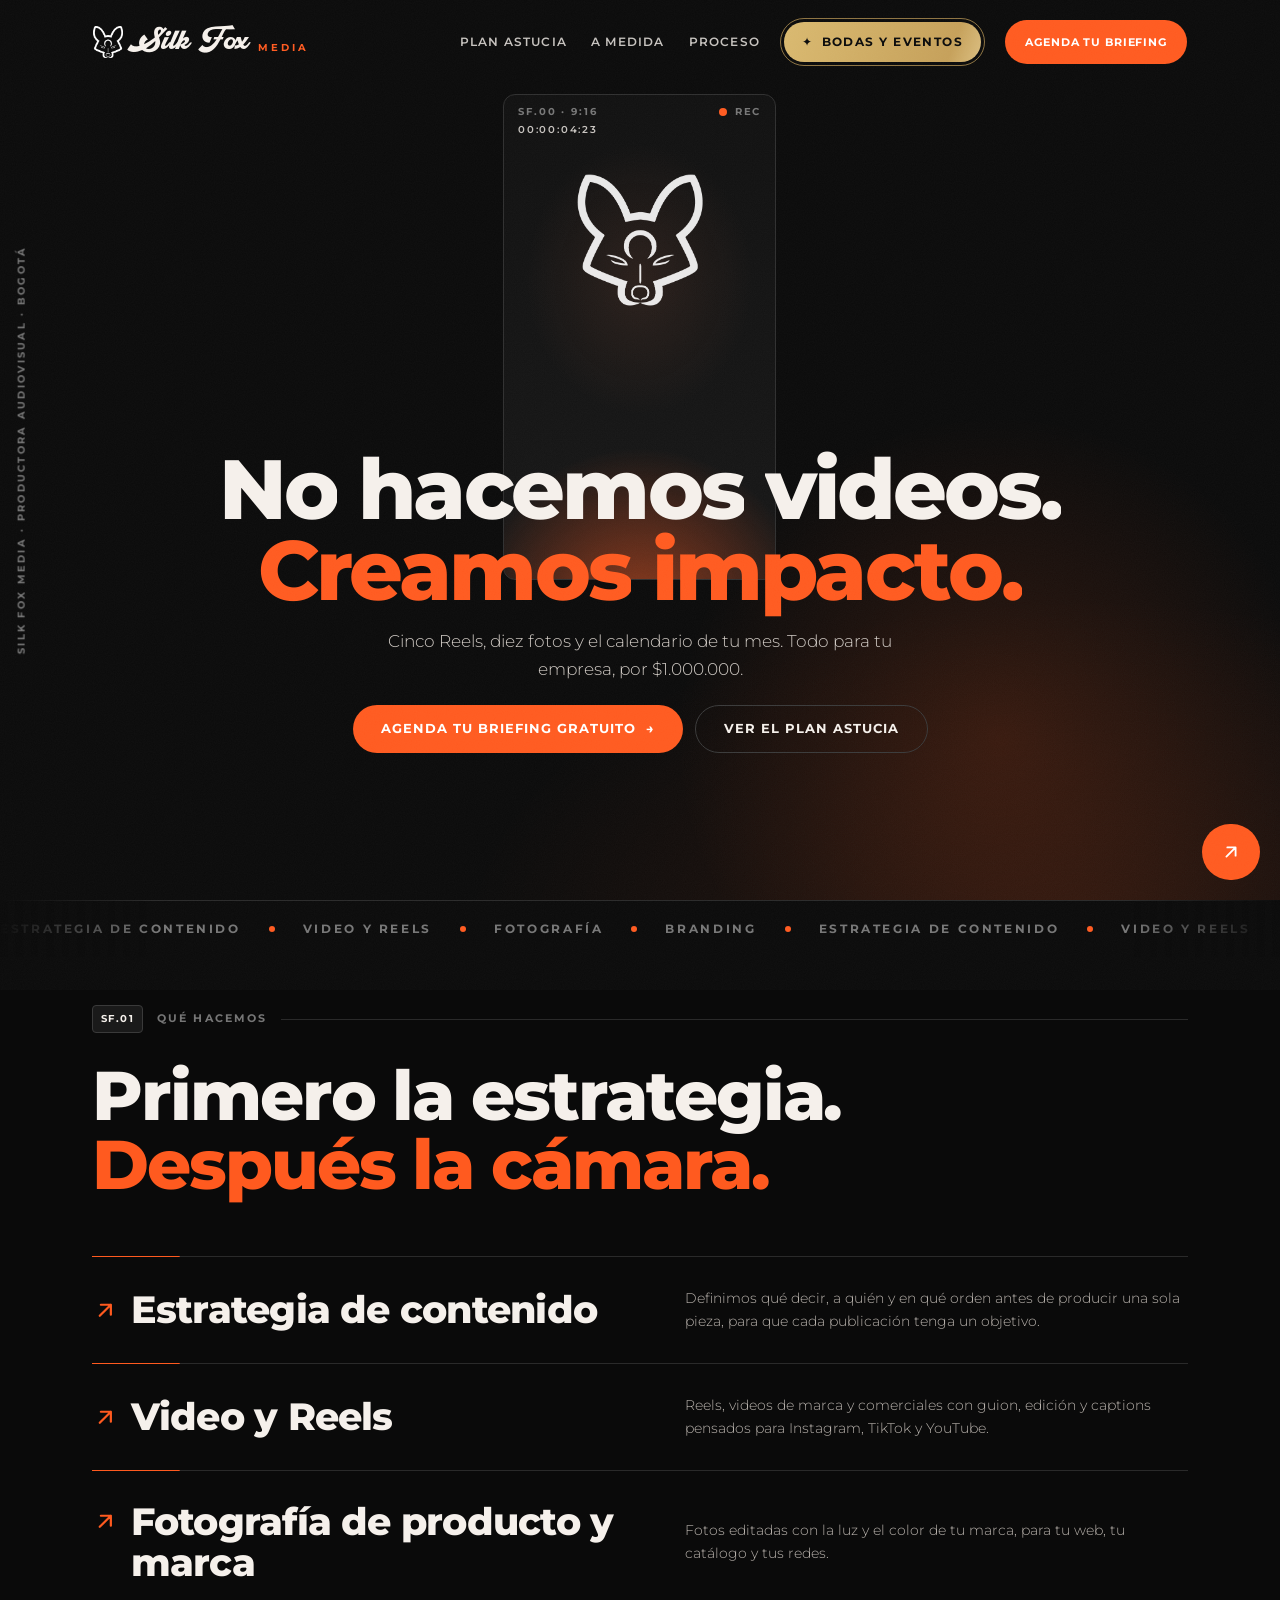
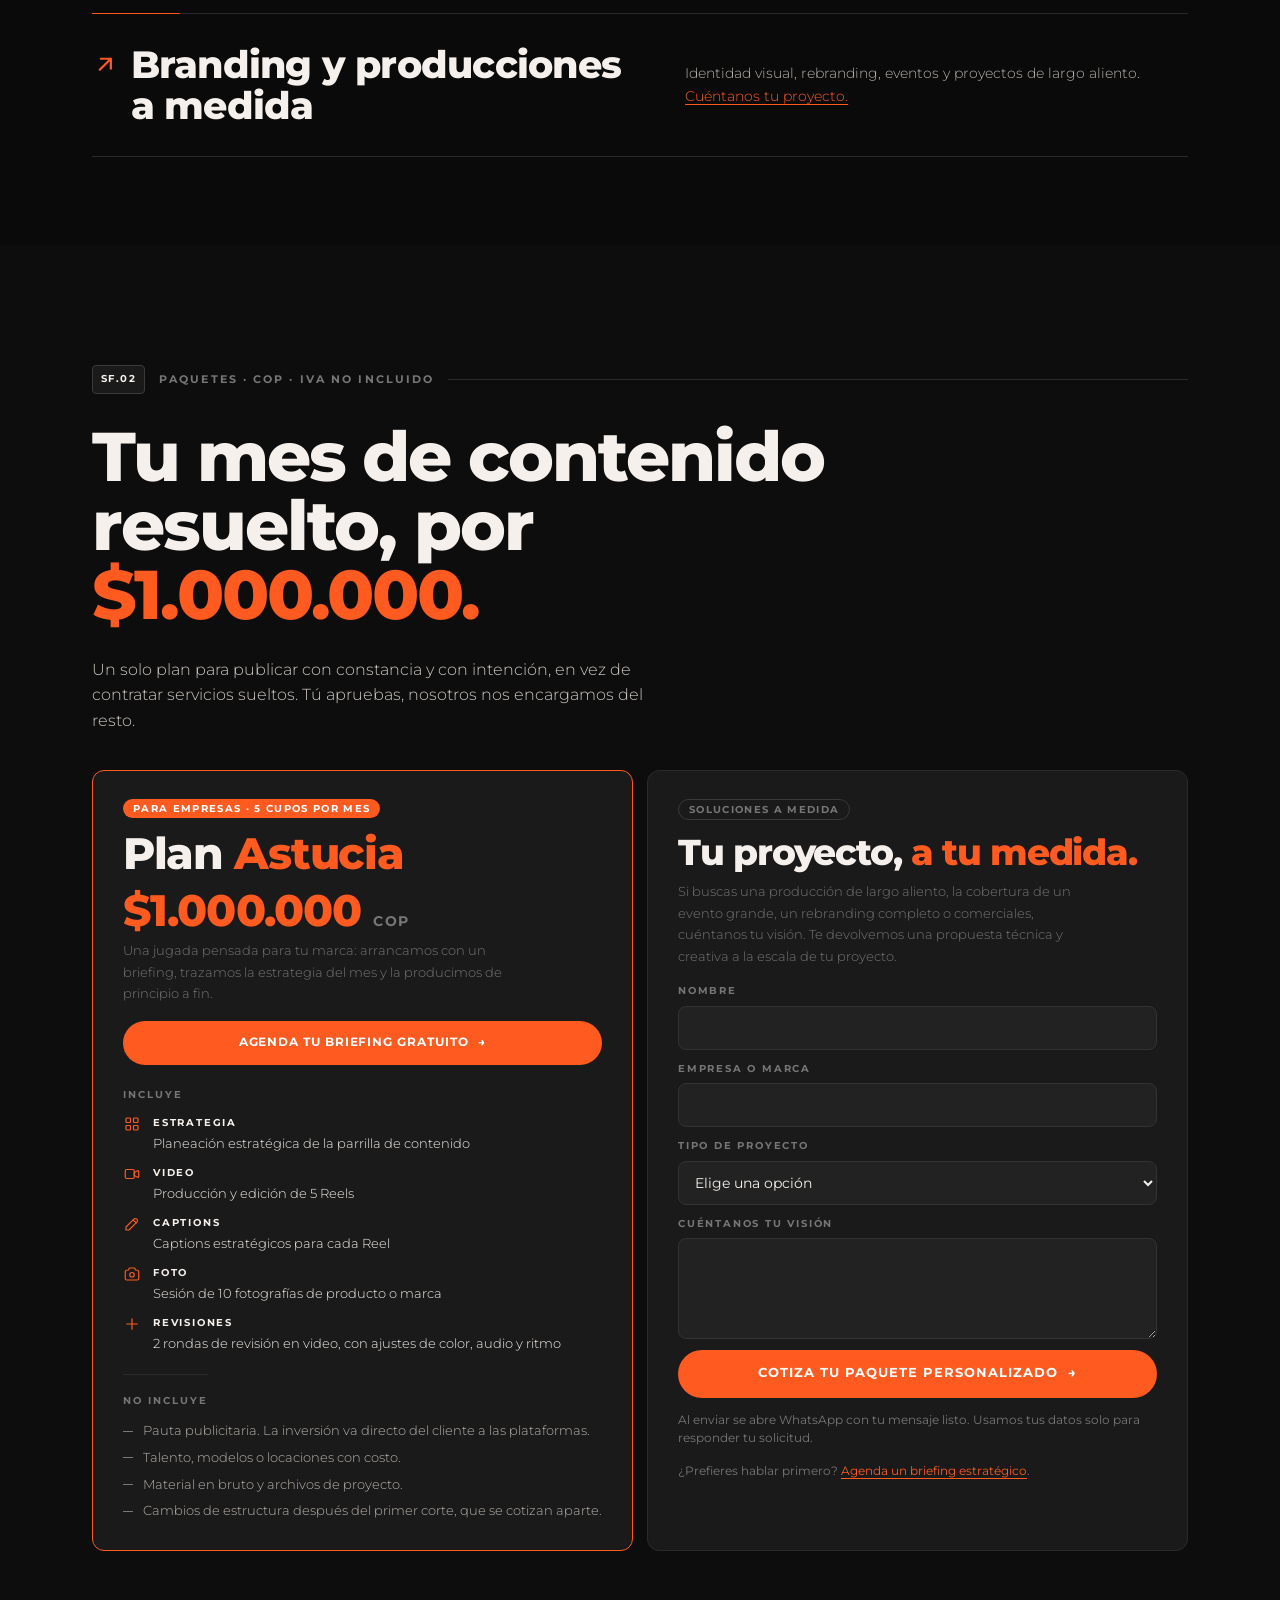
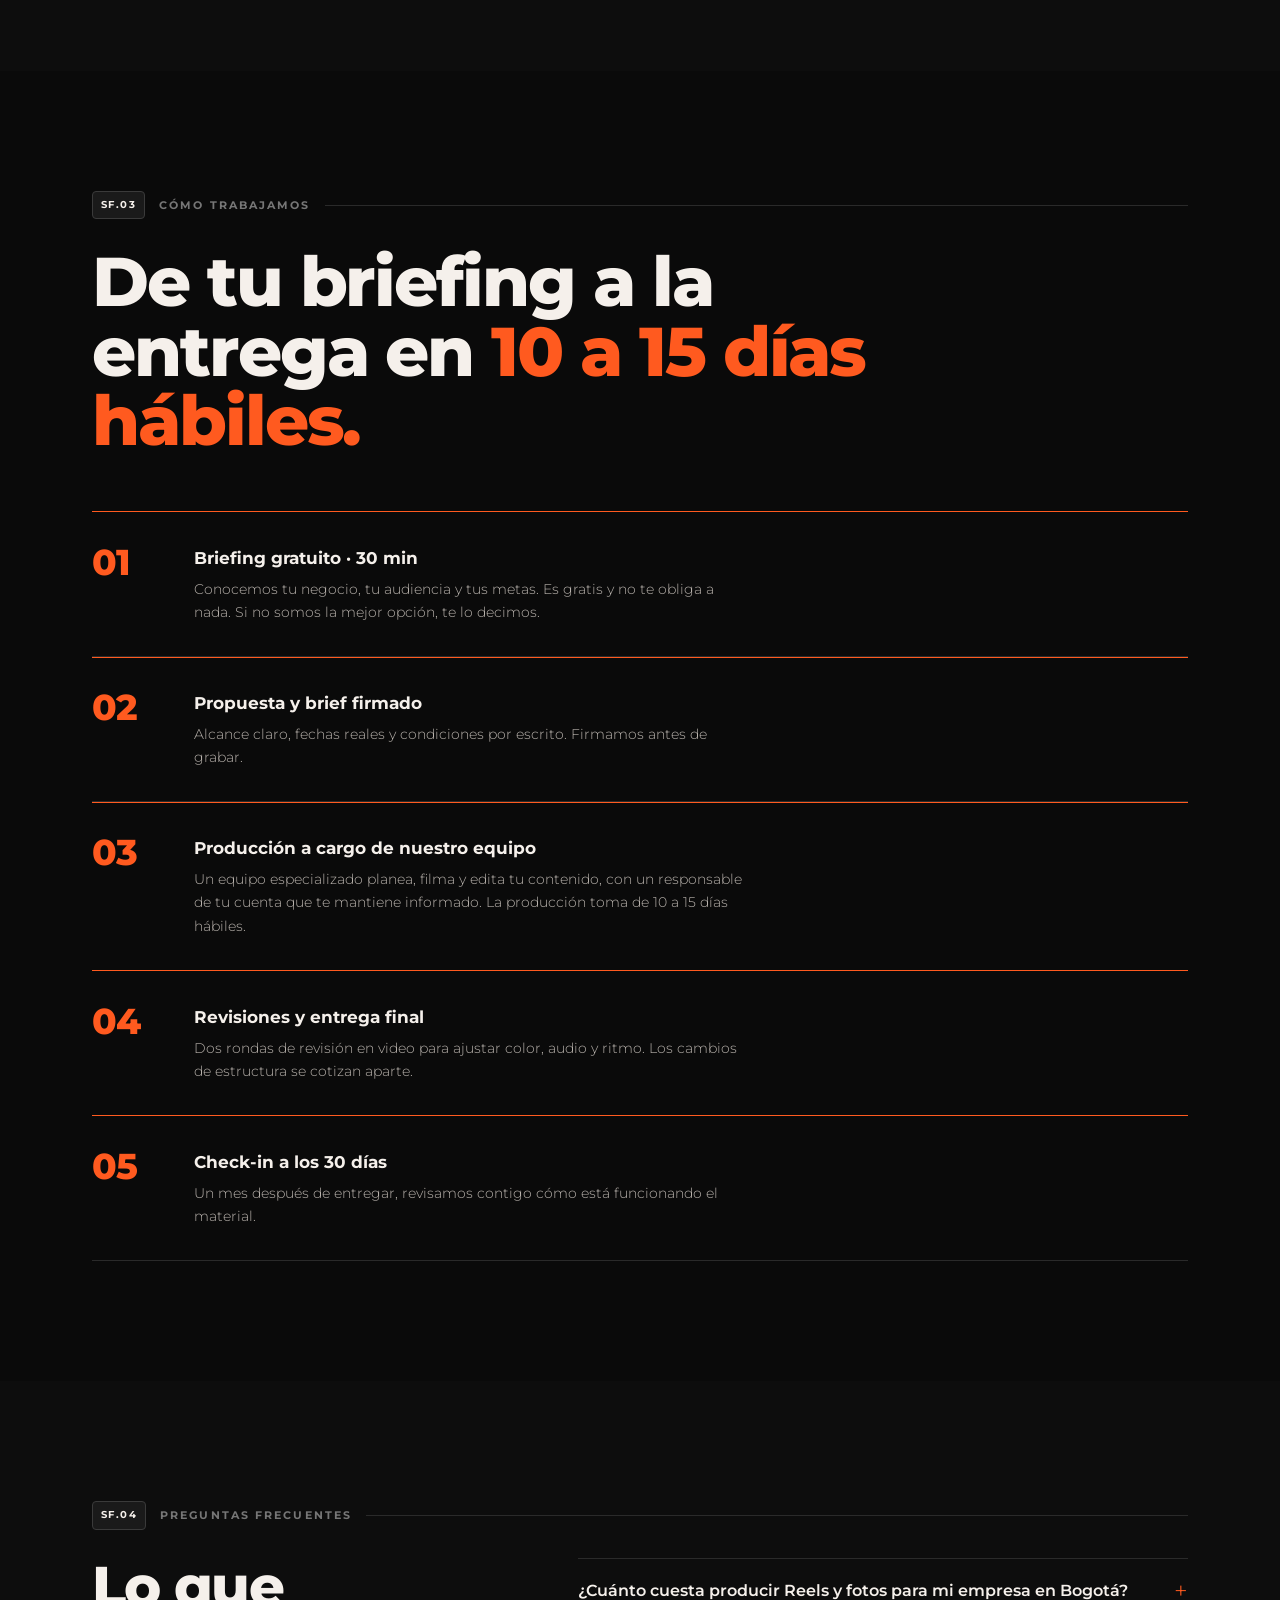
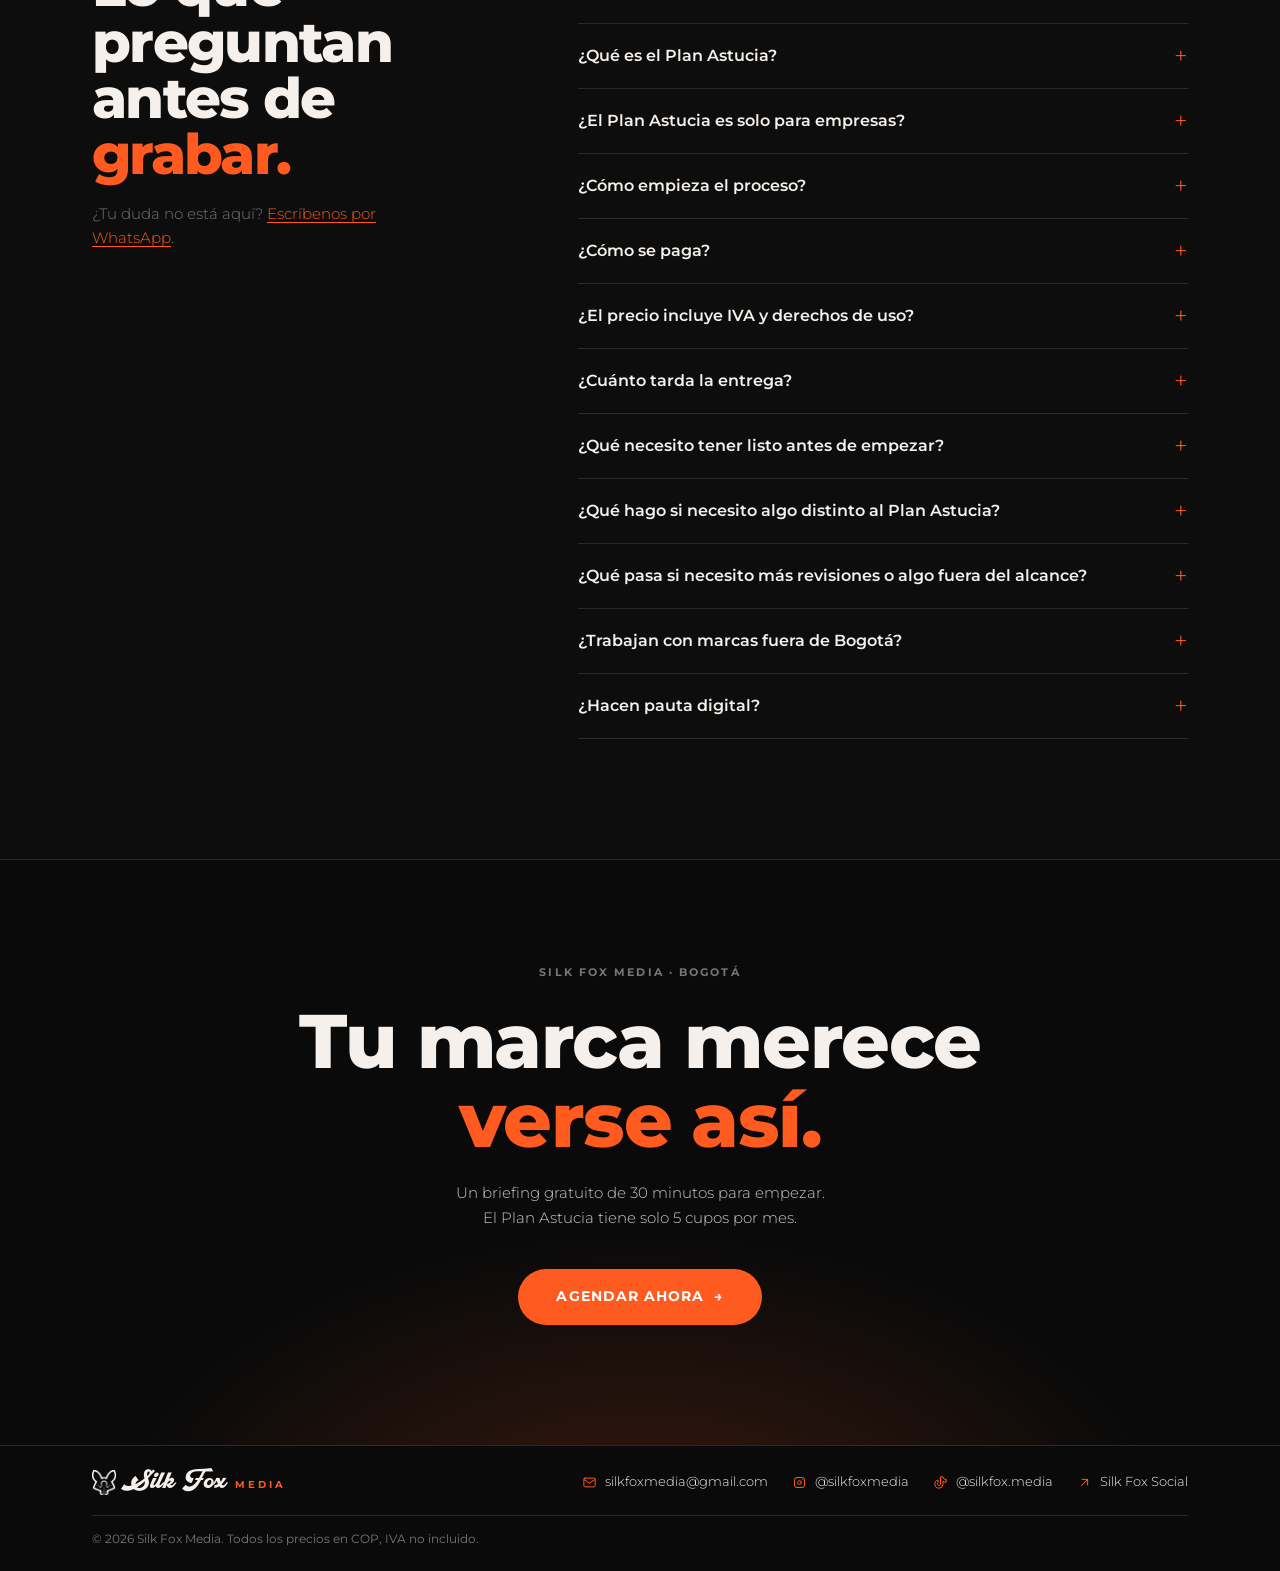
==== index.html @ bcdc84f7 "Primera versión de la web de Silk Fox Landing de Silk Fox Media (Plan Astucia y cotización a medida)" ====
<!doctype html>
<html lang="es-CO">
<head>
<meta charset="utf-8">
<script>try{var t=sessionStorage.getItem('sf-pt');if(t)document.documentElement.setAttribute('data-pt',t)}catch(e){}</script>
<meta name="viewport" content="width=device-width, initial-scale=1">
<title>Productora Audiovisual en Bogotá | Silk Fox Media</title>
<meta name="description" content="Productora audiovisual en Bogotá. Plan Astucia: estrategia de contenido, 5 Reels y 10 fotografías para tu empresa por $1.000.000 COP. Briefing gratis.">
<link rel="canonical" href="https://silkfox.co/">
<meta name="theme-color" content="#0A0A0A">
<meta property="og:type" content="website">
<meta property="og:title" content="Silk Fox Media | No hacemos videos. Creamos impacto.">
<meta property="og:description" content="Productora audiovisual en Bogotá. Plan Astucia: estrategia, 5 Reels y 10 fotos por $1.000.000 COP.">
<meta property="og:url" content="https://silkfox.co/">
<meta property="og:image" content="https://silkfox.co/assets/og.jpg">
<meta property="og:locale" content="es_CO">
<meta property="og:image:alt" content="Silk Fox Media: No hacemos videos. Creamos impacto.">
<meta name="twitter:card" content="summary_large_image">
<meta name="author" content="Silk Fox Media">
<meta name="geo.region" content="CO-DC">
<meta name="geo.placename" content="Bogotá">
<link rel="icon" href="assets/images/favicon-32.png" sizes="32x32" type="image/png">
<link rel="apple-touch-icon" href="assets/images/apple-touch-icon.png">
<link rel="preconnect" href="https://fonts.googleapis.com">
<link rel="preconnect" href="https://fonts.gstatic.com" crossorigin>
<link href="https://fonts.googleapis.com/css2?family=Montserrat:wght@300;400;500;600;700;800&display=swap" rel="stylesheet">
<link rel="preload" href="assets/fonts/retrofunk-script.otf" as="font" type="font/otf" crossorigin>
<link rel="prefetch" href="social.html">
<link rel="stylesheet" href="transition.css">
<link rel="stylesheet" href="styles.css">
<script type="application/ld+json">
[
 {
  "@context": "https://schema.org",
  "@type": "ProfessionalService",
  "@id": "https://silkfox.co/#org",
  "name": "Silk Fox Media",
  "alternateName": "Silk Fox",
  "description": "Productora audiovisual en Bogotá: estrategia de contenido, video, fotografía y branding para empresas colombianas.",
  "url": "https://silkfox.co/",
  "logo": "https://silkfox.co/assets/images/logo.png",
  "image": "https://silkfox.co/assets/og.jpg",
  "email": "silkfoxmedia@gmail.com",
  "telephone": "+573212841853",
  "address": {
   "@type": "PostalAddress",
   "addressLocality": "Bogotá",
   "addressCountry": "CO"
  },
  "areaServed": [
   {
    "@type": "City",
    "name": "Bogotá"
   },
   {
    "@type": "Country",
    "name": "Colombia"
   }
  ],
  "openingHoursSpecification": [
   {
    "@type": "OpeningHoursSpecification",
    "dayOfWeek": [
     "Monday",
     "Tuesday",
     "Wednesday",
     "Thursday",
     "Friday"
    ],
    "opens": "09:00",
    "closes": "18:00"
   },
   {
    "@type": "OpeningHoursSpecification",
    "dayOfWeek": "Saturday",
    "opens": "09:00",
    "closes": "13:00"
   }
  ],
  "sameAs": [
   "https://instagram.com/silkfoxmedia"
  ],
  "makesOffer": {
   "@type": "Offer",
   "name": "Plan Astucia",
   "description": "Plan de lanzamiento para empresas: planeación estratégica de la parrilla de contenido, producción y edición de 5 Reels con captions estratégicos y sesión de 10 fotografías de producto o marca. 5 cupos por mes.",
   "price": "1000000",
   "priceCurrency": "COP",
   "eligibleRegion": {
    "@type": "City",
    "name": "Bogotá"
   }
  }
 },
 {
  "@context": "https://schema.org",
  "@type": "FAQPage",
  "mainEntity": [
   {
    "@type": "Question",
    "name": "¿Cuánto cuesta producir Reels y fotos para mi empresa en Bogotá?",
    "acceptedAnswer": {
     "@type": "Answer",
     "text": "El Plan Astucia cuesta $1.000.000 COP más IVA. Incluye la planeación de tu parrilla de contenido, 5 Reels con sus captions y una sesión de 10 fotografías de producto o marca."
    }
   },
   {
    "@type": "Question",
    "name": "¿Qué es el Plan Astucia?",
    "acceptedAnswer": {
     "@type": "Answer",
     "text": "Es el plan de lanzamiento de Silk Fox Media para empresas: un mes de contenido planeado y producido. Hay 5 cupos por mes."
    }
   },
   {
    "@type": "Question",
    "name": "¿El Plan Astucia es solo para empresas?",
    "acceptedAnswer": {
     "@type": "Answer",
     "text": "Sí, está pensada para marcas y empresas que necesitan publicar con constancia. Si tu proyecto es distinto, cotizamos un paquete a medida."
    }
   },
   {
    "@type": "Question",
    "name": "¿Cómo empieza el proceso?",
    "acceptedAnswer": {
     "@type": "Answer",
     "text": "Con un briefing gratuito de 30 minutos en el que conocemos tu negocio antes de producir. Aplica al Plan Astucia y a toda cotización personalizada."
    }
   },
   {
    "@type": "Question",
    "name": "¿Cómo se paga?",
    "acceptedAnswer": {
     "@type": "Answer",
     "text": "Por transferencia bancaria (Bancolombia, Davivienda, Nequi o Daviplata). Pagas el 50% de anticipo para iniciar la producción y el 50% restante contra la entrega final aprobada. El anticipo no es reembolsable una vez iniciada la producción."
    }
   },
   {
    "@type": "Question",
    "name": "¿El precio incluye IVA y derechos de uso?",
    "acceptedAnswer": {
     "@type": "Answer",
     "text": "El IVA se suma según el régimen tributario del cliente. Los derechos de uso del material son exclusivos del cliente una vez realizado el pago total."
    }
   },
   {
    "@type": "Question",
    "name": "¿Cuánto tarda la entrega?",
    "acceptedAnswer": {
     "@type": "Answer",
     "text": "La producción toma de 10 a 15 días hábiles desde que se aprueba la propuesta y se recibe el anticipo."
    }
   },
   {
    "@type": "Question",
    "name": "¿Qué necesito tener listo antes de empezar?",
    "acceptedAnswer": {
     "@type": "Answer",
     "text": "Claridad sobre tu producto o servicio, referencias visuales de lo que te gusta y acceso al espacio o locación. Lo demás lo resolvemos contigo en el briefing."
    }
   },
   {
    "@type": "Question",
    "name": "¿Qué hago si necesito algo distinto al Plan Astucia?",
    "acceptedAnswer": {
     "@type": "Answer",
     "text": "Usa el formulario \"Tu proyecto, a tu medida\". Cubrimos producciones de largo aliento, eventos, rebranding y comerciales con una propuesta a la escala de tu proyecto."
    }
   },
   {
    "@type": "Question",
    "name": "¿Qué pasa si necesito más revisiones o algo fuera del alcance?",
    "acceptedAnswer": {
     "@type": "Answer",
     "text": "Las rondas adicionales y los extras se cotizan antes de ejecutarse. El valor depende del tipo de ajuste."
    }
   },
   {
    "@type": "Question",
    "name": "¿Trabajan con marcas fuera de Bogotá?",
    "acceptedAnswer": {
     "@type": "Answer",
     "text": "La producción presencial es en Bogotá. En el resto del país el servicio está sujeto a viáticos."
    }
   },
   {
    "@type": "Question",
    "name": "¿Hacen pauta digital?",
    "acceptedAnswer": {
     "@type": "Answer",
     "text": "Diseñamos las piezas y la estrategia. La inversión publicitaria la maneja directamente el cliente con las plataformas (Meta, Google, TikTok)."
    }
   }
  ]
 }
]
</script>
</head>
<body>

<!-- Sprite de íconos (estilo Tabler, outline) -->
<svg width="0" height="0" style="position:absolute" aria-hidden="true">
  <defs>
    <symbol id="i-video" viewBox="0 0 24 24"><path d="M15 10l4.553-2.276A1 1 0 0 1 21 8.618v6.764a1 1 0 0 1-1.447.894L15 14z"/><rect x="3" y="6" width="12" height="12" rx="2"/></symbol>
    <symbol id="i-camera" viewBox="0 0 24 24"><path d="M5 7h1a2 2 0 0 0 2-2a1 1 0 0 1 1-1h6a1 1 0 0 1 1 1a2 2 0 0 0 2 2h1a2 2 0 0 1 2 2v9a2 2 0 0 1-2 2H5a2 2 0 0 1-2-2V9a2 2 0 0 1 2-2"/><circle cx="12" cy="13" r="3"/></symbol>
    <symbol id="i-grid" viewBox="0 0 24 24"><rect x="4" y="4" width="6" height="6" rx="1"/><rect x="14" y="4" width="6" height="6" rx="1"/><rect x="4" y="14" width="6" height="6" rx="1"/><rect x="14" y="14" width="6" height="6" rx="1"/></symbol>
    <symbol id="i-insta" viewBox="0 0 24 24"><rect x="4" y="4" width="16" height="16" rx="4"/><circle cx="12" cy="12" r="3"/><path d="M16.5 7.5v.01"/></symbol>
    <symbol id="i-info" viewBox="0 0 24 24"><circle cx="12" cy="12" r="9"/><path d="M12 9h.01M11 12h1v4h1"/></symbol>
    <symbol id="i-pencil" viewBox="0 0 24 24"><path d="M4 20h4L18.5 9.5a2.828 2.828 0 1 0-4-4L4 16z"/><path d="M13.5 6.5l4 4"/></symbol>
    <symbol id="i-palette" viewBox="0 0 24 24"><path d="M12 21a9 9 0 0 1 0-18c4.97 0 9 3.582 9 8c0 1.06-.474 2.078-1.318 2.828S17.693 15 16.5 15H14a2 2 0 0 0-1 3.75A1.3 1.3 0 0 1 12 21"/><path d="M8.5 10.5v.01M12.5 7.5v.01M16.5 10.5v.01"/></symbol>
    <symbol id="i-package" viewBox="0 0 24 24"><path d="M12 3l8 4.5v9L12 21l-8-4.5v-9z"/><path d="M12 12l8-4.5M12 12v9M12 12L4 7.5M16 5.25l-8 4.5"/></symbol>
    <symbol id="i-card" viewBox="0 0 24 24"><rect x="3" y="5" width="18" height="14" rx="3"/><path d="M3 10h18M7 15h.01M11 15h2"/></symbol>
    <symbol id="i-calendar" viewBox="0 0 24 24"><rect x="4" y="5" width="16" height="16" rx="2"/><path d="M16 3v4M8 3v4M4 11h16"/></symbol>
    <symbol id="i-invoice" viewBox="0 0 24 24"><path d="M14 3v4a1 1 0 0 0 1 1h4"/><path d="M17 21H7a2 2 0 0 1-2-2V5a2 2 0 0 1 2-2h7l5 5v11a2 2 0 0 1-2 2M9 7h1M9 13h6M13 17h2"/></symbol>
    <symbol id="i-shield" viewBox="0 0 24 24"><path d="M11.46 20.846A12 12 0 0 1 4 7a12 12 0 0 0 8-3a12 12 0 0 0 8 3a12 12 0 0 1-.09 1.92"/><path d="M15 19l2 2l4-4"/></symbol>
    <symbol id="i-lock" viewBox="0 0 24 24"><rect x="5" y="11" width="14" height="10" rx="2"/><circle cx="12" cy="16" r="1"/><path d="M8 11V7a4 4 0 0 1 8 0v4"/></symbol>
    <symbol id="i-plus" viewBox="0 0 24 24"><path d="M12 5v14M5 12h14"/></symbol>
    <symbol id="i-arrow" viewBox="0 0 24 24"><path d="M7 17L17 7M8 7h9v9"/></symbol>
    <symbol id="i-tiktok" viewBox="0 0 24 24"><path d="M21 7.917v4.034a9.948 9.948 0 0 1-5-1.951v4.5a6.5 6.5 0 1 1-8-6.326v4.326a2.5 2.5 0 1 0 4 2v-11.5h4.083a6.005 6.005 0 0 0 4.917 4.917z"/></symbol>
    <symbol id="i-check" viewBox="0 0 24 24"><path d="M5 12l5 5L20 7"/></symbol>
    <symbol id="i-mail" viewBox="0 0 24 24"><rect x="3" y="5" width="18" height="14" rx="2"/><path d="M3 7l9 6l9-6"/></symbol>
    <symbol id="i-clock" viewBox="0 0 24 24"><circle cx="12" cy="12" r="9"/><path d="M12 7v5l3 3"/></symbol>
    <symbol id="i-globe" viewBox="0 0 24 24"><circle cx="12" cy="12" r="9"/><path d="M3.6 9h16.8M3.6 15h16.8M11.5 3a17 17 0 0 0 0 18M12.5 3a17 17 0 0 1 0 18"/></symbol>
  </defs>
</svg>

<a class="skip" href="#main">Saltar al contenido</a>

<!-- 1. NAV -->
<header class="nav" id="nav">
  <div class="wrap nav__in">
    <a class="logo" href="#top" aria-label="Silk Fox Media, inicio"><img src="assets/images/logo.png" alt="" width="34" height="36"><span class="logo__t">Silk Fox</span><span class="logo__m">Media</span></a>
    <nav class="nav__links" id="menu" aria-label="Principal">
      <a href="#oferta">Plan Astucia</a>
      <a href="#medida">A medida</a>
      <a href="#proceso">Proceso</a>
      <a class="nav__social" data-transition="social" href="social.html"><i aria-hidden="true">✦</i>Bodas y eventos</a>
            <a class="btn btn--primary btn--sm nav__cta" data-wa href="#contacto">Agenda tu briefing</a>
    </nav>
    <button class="burger" id="burger" aria-label="Abrir menú" aria-expanded="false" aria-controls="menu"><span></span><span></span></button>
  </div>
</header>

<main id="main">

<!-- 2. HERO -->
<section class="hero" id="top">
  <div class="hero__stage">
    <div class="reel" aria-hidden="true">
      <span class="reel__tag">SF.00 · 9:16</span>
      <img class="reel__fox" src="assets/images/logo.png" alt="" width="399" height="418">
      <span class="rec"><b></b>REC</span>
      <span class="tc" id="tc">00:00:00:00</span>
    </div>
    <div class="wrap hero__in">
      <h1 class="hero__title">No hacemos videos.<br><span class="accent">Creamos impacto.</span></h1>
      <p class="hero__sub reveal">Cinco Reels, diez fotos y el calendario de tu mes. Todo para tu empresa, por $1.000.000.</p>
      <div class="hero__cta reveal">
        <a class="btn btn--primary" data-wa href="#contacto">Agenda tu briefing gratuito <span aria-hidden="true">→</span></a>
        <a class="btn btn--ghost" href="#oferta">Ver el Plan Astucia</a>
      </div>
    </div>
  </div>
</section>

<div class="marquee" aria-hidden="true"><div class="marquee__track"><span>Estrategia de contenido</span><i></i><span>Video y Reels</span><i></i><span>Fotografía</span><i></i><span>Branding</span><i></i><span>Estrategia de contenido</span><i></i><span>Video y Reels</span><i></i><span>Fotografía</span><i></i><span>Branding</span><i></i><span>Estrategia de contenido</span><i></i><span>Video y Reels</span><i></i><span>Fotografía</span><i></i><span>Branding</span><i></i></div></div>

<!-- SERVICIOS -->
<section class="sec sec--tight" id="servicios">
  <div class="wrap">
    <div class="divider reveal" data-code="SF.01"><span>Qué hacemos</span></div>
    <h2 class="h2 reveal">Primero la estrategia. <span class="accent">Después la cámara.</span></h2>
    <ul class="svc">
      <li class="reveal"><h3><svg class="ico ico--sm" aria-hidden="true"><use href="#i-arrow"/></svg>Estrategia de contenido</h3><p>Definimos qué decir, a quién y en qué orden antes de producir una sola pieza, para que cada publicación tenga un objetivo.</p></li>
      <li class="reveal"><h3><svg class="ico ico--sm" aria-hidden="true"><use href="#i-arrow"/></svg>Video y Reels</h3><p>Reels, videos de marca y comerciales con guion, edición y captions pensados para Instagram, TikTok y YouTube.</p></li>
      <li class="reveal"><h3><svg class="ico ico--sm" aria-hidden="true"><use href="#i-arrow"/></svg>Fotografía de producto y marca</h3><p>Fotos editadas con la luz y el color de tu marca, para tu web, tu catálogo y tus redes.</p></li>
      <li class="reveal"><h3><svg class="ico ico--sm" aria-hidden="true"><use href="#i-arrow"/></svg>Branding y producciones a medida</h3><p>Identidad visual, rebranding, eventos y proyectos de largo aliento. <a class="lnk" href="#medida">Cuéntanos tu proyecto.</a></p></li>
    </ul>
  </div>
</section>

<!-- 3. PAQUETES: PLAN FUNDADORES + A MEDIDA -->
<section class="sec" id="oferta">
  <div class="wrap">
    <div class="divider reveal" data-code="SF.02"><span>Paquetes · COP · IVA no incluido</span></div>
    <h2 class="h2 reveal">Tu mes de contenido resuelto, por <span class="accent">$1.000.000.</span></h2>
    <p class="lead reveal">Un solo plan para publicar con constancia y con intención, en vez de contratar servicios sueltos. Tú apruebas, nosotros nos encargamos del resto.</p>
    <div class="pkgs">

      <article class="card pkg founders reveal">
        <span class="badge">Para empresas · 5 cupos por mes</span>
        <h3 class="pkg__name">Plan <span class="accent">Astucia</span></h3>
        <p class="founders__amount">$1.000.000 <small>COP</small></p>
        <p class="muted founders__trade">Una jugada pensada para tu marca: arrancamos con un briefing, trazamos la estrategia del mes y la producimos de principio a fin.</p>
        <a class="btn btn--primary pkg__btn" data-wa data-msg="Hola, quiero activar el Plan Astucia de Silk Fox Media para mi empresa." href="#contacto">Agenda tu briefing gratuito <span aria-hidden="true">→</span></a>
        <h3 class="founders__h">Incluye</h3>
        <ul class="inc">
          <li><svg class="ico"><use href="#i-grid"/></svg><div><b>Estrategia</b>Planeación estratégica de la parrilla de contenido</div></li>
          <li><svg class="ico"><use href="#i-video"/></svg><div><b>Video</b>Producción y edición de 5 Reels</div></li>
          <li><svg class="ico"><use href="#i-pencil"/></svg><div><b>Captions</b>Captions estratégicos para cada Reel</div></li>
          <li><svg class="ico"><use href="#i-camera"/></svg><div><b>Foto</b>Sesión de 10 fotografías de producto o marca</div></li>
          <li><svg class="ico"><use href="#i-plus"/></svg><div><b>Revisiones</b>2 rondas de revisión en video, con ajustes de color, audio y ritmo</div></li>
        </ul>
        <h3 class="founders__h founders__h--ex">No incluye</h3>
        <ul class="excl">
          <li>Pauta publicitaria. La inversión va directo del cliente a las plataformas.</li>
          <li>Talento, modelos o locaciones con costo.</li>
          <li>Material en bruto y archivos de proyecto.</li>
          <li>Cambios de estructura después del primer corte, que se cotizan aparte.</li>
        </ul>
      </article>

      <article class="card pkg pkg--custom reveal" id="medida">
        <span class="badge badge--soft">Soluciones a medida</span>
        <h3 class="pkg__title">Tu proyecto, <span class="accent">a tu medida.</span></h3>
        <p class="muted pkg__txt">Si buscas una producción de largo aliento, la cobertura de un evento grande, un rebranding completo o comerciales, cuéntanos tu visión. Te devolvemos una propuesta técnica y creativa a la escala de tu proyecto.</p>
        <form class="form" id="quote" novalidate>
          <label>Nombre<input name="nombre" type="text" autocomplete="name" required></label>
          <label>Empresa o marca<input name="empresa" type="text" autocomplete="organization" required></label>
          <label>Tipo de proyecto
            <select name="tipo" required>
              <option value="">Elige una opción</option>
              <option>Producción de largo aliento</option>
              <option>Cobertura de un evento</option>
              <option>Rebranding completo</option>
              <option>Comerciales</option>
              <option>Otro</option>
            </select>
          </label>
          <label>Cuéntanos tu visión<textarea name="mensaje" rows="4" required></textarea></label>
          <button class="btn btn--primary" type="submit">Cotiza tu paquete personalizado <span aria-hidden="true">→</span></button>
          <p class="note form__note" id="formnote" role="status">Al enviar se abre WhatsApp con tu mensaje listo. Usamos tus datos solo para responder tu solicitud.</p>
        </form>
        <p class="note">¿Prefieres hablar primero? <a class="lnk" data-wa href="#contacto">Agenda un briefing estratégico</a>.</p>
      </article>

    </div>
  </div>
</section>

<!-- 5. PROCESO -->
<section class="sec" id="proceso">
  <div class="wrap">
    <div class="divider reveal" data-code="SF.03"><span>Cómo trabajamos</span></div>
    <h2 class="h2 reveal">De tu briefing a la entrega en <span class="accent">10 a 15 días hábiles.</span></h2>
    <ol class="steps">
      <li class="reveal"><span class="steps__n">01</span><div><h3>Briefing gratuito · 30 min</h3><p>Conocemos tu negocio, tu audiencia y tus metas. Es gratis y no te obliga a nada. Si no somos la mejor opción, te lo decimos.</p></div></li>
      <li class="reveal"><span class="steps__n">02</span><div><h3>Propuesta y brief firmado</h3><p>Alcance claro, fechas reales y condiciones por escrito. Firmamos antes de grabar.</p></div></li>
      <li class="reveal"><span class="steps__n">03</span><div><h3>Producción a cargo de nuestro equipo</h3><p>Un equipo especializado planea, filma y edita tu contenido, con un responsable de tu cuenta que te mantiene informado. La producción toma de 10 a 15 días hábiles.</p></div></li>
      <li class="reveal"><span class="steps__n">04</span><div><h3>Revisiones y entrega final</h3><p>Dos rondas de revisión en video para ajustar color, audio y ritmo. Los cambios de estructura se cotizan aparte.</p></div></li>
      <li class="reveal"><span class="steps__n">05</span><div><h3>Check-in a los 30 días</h3><p>Un mes después de entregar, revisamos contigo cómo está funcionando el material.</p></div></li>
    </ol>
  </div>
</section>

<!-- 7. FAQ -->
<section class="sec" id="faq">
  <div class="wrap">
    <div class="divider reveal" data-code="SF.04"><span>Preguntas frecuentes</span></div>
    <div class="faqgrid">
      <div class="faqgrid__head reveal">
        <h2 class="h2">Lo que preguntan antes de <span class="accent">grabar.</span></h2>
        <p class="muted">¿Tu duda no está aquí? <a class="lnk" data-wa data-msg="Hola, tengo una pregunta sobre los servicios de Silk Fox Media." href="#contacto">Escríbenos por WhatsApp</a>.</p>
      </div>
      <div class="faq reveal">
        <details><summary>¿Cuánto cuesta producir Reels y fotos para mi empresa en Bogotá?</summary><p>El Plan Astucia cuesta $1.000.000 COP más IVA. Incluye la planeación de tu parrilla de contenido, 5 Reels con sus captions y una sesión de 10 fotografías de producto o marca.</p></details>
        <details><summary>¿Qué es el Plan Astucia?</summary><p>Es el plan de lanzamiento de Silk Fox Media para empresas: un mes de contenido planeado y producido. Hay 5 cupos por mes.</p></details>
        <details><summary>¿El Plan Astucia es solo para empresas?</summary><p>Sí, está pensada para marcas y empresas que necesitan publicar con constancia. Si tu proyecto es distinto, cotizamos un paquete a medida.</p></details>
        <details><summary>¿Cómo empieza el proceso?</summary><p>Con un briefing gratuito de 30 minutos en el que conocemos tu negocio antes de producir. Aplica al Plan Astucia y a toda cotización personalizada.</p></details>
        <details><summary>¿Cómo se paga?</summary><p>Por transferencia bancaria (Bancolombia, Davivienda, Nequi o Daviplata). Pagas el 50% de anticipo para iniciar la producción y el 50% restante contra la entrega final aprobada. El anticipo no es reembolsable una vez iniciada la producción.</p></details>
        <details><summary>¿El precio incluye IVA y derechos de uso?</summary><p>El IVA se suma según el régimen tributario del cliente. Los derechos de uso del material son exclusivos del cliente una vez realizado el pago total.</p></details>
        <details><summary>¿Cuánto tarda la entrega?</summary><p>La producción toma de 10 a 15 días hábiles desde que se aprueba la propuesta y se recibe el anticipo.</p></details>
        <details><summary>¿Qué necesito tener listo antes de empezar?</summary><p>Claridad sobre tu producto o servicio, referencias visuales de lo que te gusta y acceso al espacio o locación. Lo demás lo resolvemos contigo en el briefing.</p></details>
        <details><summary>¿Qué hago si necesito algo distinto al Plan Astucia?</summary><p>Usa el formulario "Tu proyecto, a tu medida". Cubrimos producciones de largo aliento, eventos, rebranding y comerciales con una propuesta a la escala de tu proyecto.</p></details>
        <details><summary>¿Qué pasa si necesito más revisiones o algo fuera del alcance?</summary><p>Las rondas adicionales y los extras se cotizan antes de ejecutarse. El valor depende del tipo de ajuste.</p></details>
        <details><summary>¿Trabajan con marcas fuera de Bogotá?</summary><p>La producción presencial es en Bogotá. En el resto del país el servicio está sujeto a viáticos.</p></details>
        <details><summary>¿Hacen pauta digital?</summary><p>Diseñamos las piezas y la estrategia. La inversión publicitaria la maneja directamente el cliente con las plataformas (Meta, Google, TikTok).</p></details>
      </div>
    </div>
  </div>
</section>

<!-- 8. CTA FINAL -->
<section class="final" id="contacto">
  <div class="wrap final__in">
    <p class="eyebrow reveal">Silk Fox Media · Bogotá</p>
    <h2 class="final__title reveal">Tu marca merece <span class="accent">verse así.</span></h2>
    <p class="final__sub reveal">Un briefing gratuito de 30 minutos para empezar.<br>El Plan Astucia tiene solo 5 cupos por mes.</p>
    <a class="btn btn--primary btn--lg reveal" data-wa href="#contacto">Agendar ahora <span aria-hidden="true">→</span></a>
  </div>
</section>

</main>

<footer class="foot">
  <div class="wrap foot__in">
    <a class="logo" href="#top"><img src="assets/images/logo.png" alt="" width="34" height="36"><span class="logo__t">Silk Fox</span><span class="logo__m">Media</span></a>
    <ul class="foot__list">
      <li><svg class="ico"><use href="#i-mail"/></svg><a href="mailto:silkfoxmedia@gmail.com">silkfoxmedia@gmail.com</a></li>
      <li><svg class="ico"><use href="#i-insta"/></svg><a href="https://instagram.com/silkfoxmedia" target="_blank" rel="noopener">@silkfoxmedia</a></li>
      <li><svg class="ico"><use href="#i-tiktok"/></svg><a href="https://www.tiktok.com/@silkfox.media" target="_blank" rel="noopener">@silkfox.media</a></li>
      <li><svg class="ico"><use href="#i-arrow"/></svg><a data-transition="social" href="social.html">Silk Fox Social</a></li>
    </ul>
    <p class="note">© <span id="yr">2026</span> Silk Fox Media. Todos los precios en COP, IVA no incluido.</p>
  </div>
</footer>

<a class="fab" data-wa href="#contacto" aria-label="Agenda tu briefing gratuito por WhatsApp"><svg class="ico" aria-hidden="true"><use href="#i-arrow"/></svg><span>Agenda tu briefing</span></a>
<p class="side" aria-hidden="true">Silk Fox Media · Productora audiovisual · Bogotá</p>
<script src="main.js"></script>
<script src="motion.js"></script>
<script src="transition.js"></script>
</body>
</html>
---- transition.css ----
/* Transición entre Silk Fox Media (oscuro/naranja) y Silk Fox Social (perla/dorado) */
html[data-pt="social"]{--ptbg:#FAFAFA}
html[data-pt="main"]{--ptbg:#0A0A0A}
/* cubre la página nueva hasta que el script toma el relevo (evita el parpadeo) */
html[data-pt]::after{content:"";position:fixed;inset:0;z-index:9999;background:var(--ptbg)}

.pt{position:fixed;inset:0;z-index:10000;background:var(--pt-bg);color:var(--pt-fg);display:grid;place-items:center;pointer-events:all;
  transform:translateY(100%);transition:transform .9s cubic-bezier(.76,0,.24,1)}
.pt::before,.pt::after{content:"";position:absolute;left:-10%;right:-10%;height:16vh;background:var(--pt-bg)}
.pt::before{bottom:calc(100% - 1px);border-radius:50% 50% 0 0/100% 100% 0 0}
.pt::after{top:calc(100% - 1px);border-radius:0 0 50% 50%/0 0 100% 100%}
.pt.is-in{transform:translateY(0)}
.pt.is-out{transform:translateY(-100%)}
.pt.is-now{transition:none;transform:translateY(0)}
.pt__box{display:grid;justify-items:center;gap:18px;text-align:center;opacity:0;transform:translateY(14px);transition:opacity .5s ease .45s,transform .7s cubic-bezier(.2,0,0,1) .45s}
.pt.is-in .pt__box,.pt.is-now .pt__box{opacity:1;transform:none}
.pt.is-out .pt__box{opacity:0;transform:translateY(-14px);transition-delay:0s;transition-duration:.35s}
.pt__label{line-height:1;white-space:nowrap}
.pt__label{display:grid;justify-items:center;gap:12px}
.pt__label .sf{font-family:'Retrofunk Script',cursive;font-weight:400;font-size:clamp(70px,13vw,170px);line-height:.95}
.pt__label .pt__s{font-family:'Montserrat',sans-serif;font-weight:300;text-transform:uppercase;letter-spacing:.7em;padding-left:.7em;font-size:clamp(16px,2.6vw,32px)}
.pt--main .pt__s{font-weight:600;color:var(--pt-accent);letter-spacing:.5em;padding-left:.5em}
.pt__line{display:block;height:1.5px;width:0;background:var(--pt-accent);transition:width .8s cubic-bezier(.2,0,0,1) .6s}
.pt.is-in .pt__line,.pt.is-now .pt__line{width:min(220px,40vw)}
.pt.is-out .pt__line{transition-delay:0s}
@media (prefers-reduced-motion:reduce){.pt,.pt__box,.pt__line{transition:none!important}}
---- styles.css ----
@font-face{font-family:"Retrofunk Script";src:url("assets/fonts/retrofunk-script.otf") format("opentype");font-display:swap}
:root{
  --orange:#FF5A1F; --orange-light:#FF8A5C;
  --bg:#0A0A0A; --bg2:#1A1A1A; --bg3:#222222;
  --border:#2A2A2A; --text:#F5F0EB; --muted:#767676;
  --radius:12px;
  --gutter:20px;
  color-scheme:dark;
}
*,*::before,*::after{box-sizing:border-box}
html{scroll-behavior:smooth;scroll-padding-top:72px;-webkit-text-size-adjust:100%}
body{margin:0;background:var(--bg);color:var(--text);font:300 15px/1.65 'Montserrat',system-ui,sans-serif;overflow-x:hidden}
img,svg{display:block;max-width:100%}
a{color:inherit}
h1,h2,h3,p,ul,ol{margin:0}
ul,ol{padding:0;list-style:none}
:focus-visible{outline:2px solid var(--orange);outline-offset:3px;border-radius:4px}
.skip{position:absolute;left:-999px;top:8px;background:var(--orange);color:#0A0A0A;padding:8px 14px;border-radius:100px;font-weight:700;z-index:100}
.skip:focus{left:8px}

/* grano cinematográfico */
body::after{content:"";position:fixed;inset:-10%;pointer-events:none;z-index:90;opacity:.035;mix-blend-mode:screen;
  background-image:url("data:image/svg+xml,%3Csvg xmlns='http://www.w3.org/2000/svg' width='180' height='180'%3E%3Cfilter id='n'%3E%3CfeTurbulence type='fractalNoise' baseFrequency='.9' numOctaves='2' stitchTiles='stitch'/%3E%3CfeColorMatrix values='0 0 0 0 1 0 0 0 0 1 0 0 0 0 1 0 0 0 .9 0'/%3E%3C/filter%3E%3Crect width='100%25' height='100%25' filter='url(%23n)'/%3E%3C/svg%3E");
  animation:grain 1.2s steps(6) infinite}
@keyframes grain{0%{transform:translate(0,0)}20%{transform:translate(-3%,2%)}40%{transform:translate(2%,-3%)}60%{transform:translate(-2%,-1%)}80%{transform:translate(3%,3%)}100%{transform:translate(0,0)}}

.wrap{width:100%;max-width:1160px;margin-inline:auto;padding-inline:var(--gutter)}
.wrap--narrow{max-width:820px}
.accent{color:var(--orange)}
.muted{color:var(--muted)}
.ico{width:22px;height:22px;flex:none;fill:none;stroke:var(--orange);stroke-width:1.6;stroke-linecap:round;stroke-linejoin:round}

/* tipografía */
.eyebrow{font-weight:700;font-size:10.5px;letter-spacing:.2em;text-transform:uppercase;color:var(--muted)}
.h2{font-weight:700;font-size:clamp(26px,4.2vw,36px);line-height:1.15;letter-spacing:-.01em}
.note{font-size:12px;color:var(--muted);font-weight:400}

/* botones */
.btn{display:inline-flex;align-items:center;justify-content:center;gap:10px;min-height:48px;padding:0 28px;border-radius:100px;
  font:700 12.5px/1 'Montserrat',sans-serif;letter-spacing:.08em;text-transform:uppercase;text-decoration:none;white-space:nowrap;cursor:pointer;
  transition:background .25s,transform .25s,border-color .25s}
.btn--primary{background:var(--orange);color:#fff;border:0}
.btn--primary:hover{background:var(--orange-light)}
.btn--ghost{border:.5px solid #3A3A3A;color:var(--text);background:transparent}
.btn--ghost:hover{background:var(--bg2);border-color:#555}
.btn--sm{min-height:44px;padding:0 20px;font-size:11px}
.btn--lg{min-height:56px;padding:0 38px;font-size:13.5px}
.btn:active{transform:scale(.98)}

/* nav */
.nav{position:fixed;inset:0 0 auto 0;z-index:50;transition:background .3s,border-color .3s;border-bottom:.5px solid transparent}
.nav.is-solid{background:rgba(10,10,10,.96);border-color:var(--border);backdrop-filter:blur(8px)}
.nav__in{display:flex;align-items:center;justify-content:space-between;height:64px}
.logo{display:inline-flex;align-items:center;gap:10px;text-decoration:none;line-height:1}
.logo img{width:30px;height:auto}
.logo__t{font-family:'Retrofunk Script',cursive;font-size:26px;letter-spacing:.01em;padding-top:2px}
.logo__m{font-weight:700;font-size:9.5px;letter-spacing:.32em;text-transform:uppercase;color:var(--orange);align-self:flex-end;padding-bottom:5px}
.nav__links{display:none;align-items:center;gap:32px}
.nav__links a:not(.btn){font-size:12px;font-weight:600;letter-spacing:.1em;text-transform:uppercase;text-decoration:none;color:var(--text);opacity:.8;transition:opacity .2s,color .2s}
.nav__links a:not(.btn):hover{opacity:1;color:var(--orange)}
.burger{width:44px;height:44px;background:none;border:0;display:grid;place-content:center;gap:6px;cursor:pointer}
.burger span{display:block;width:24px;height:2px;background:var(--text);transition:transform .3s}
.burger[aria-expanded=true] span:first-child{transform:translateY(4px) rotate(45deg)}
.burger[aria-expanded=true] span:last-child{transform:translateY(-4px) rotate(-45deg)}
.nav.is-open{background:var(--bg)}
.nav.is-open .nav__links{display:flex;flex-direction:column;align-items:stretch;gap:0;position:absolute;top:64px;left:0;right:0;background:var(--bg);padding:8px var(--gutter) 24px;border-bottom:.5px solid var(--border)}
.nav.is-open .nav__links a:not(.btn){padding:16px 0;border-bottom:.5px solid var(--border);font-size:14px}
.nav.is-open .nav__cta{margin-top:20px}

/* hero */
.hero{position:relative;min-height:100svh;display:flex;align-items:center;padding:104px 0 72px;overflow:hidden;
  background:
    radial-gradient(70% 55% at 85% 105%,rgba(255,90,31,.16),transparent 70%),
    var(--bg)}
.hero__in{position:relative;z-index:2}
.hero__fox{position:absolute;right:-8%;bottom:6%;width:min(52vw,460px);height:auto;opacity:.03;z-index:0;pointer-events:none}
.hero__title{font-weight:800;font-size:clamp(40px,10.5vw,92px);line-height:1.02;letter-spacing:-.02em;margin:22px 0 24px}
.hero__sub{max-width:520px;font-size:clamp(15px,2vw,18px);color:#cfc9c3}
.hero__cta{display:flex;flex-wrap:wrap;gap:12px;margin-top:36px}
.hero__frame{position:absolute;inset:84px var(--gutter) 28px;pointer-events:none;z-index:1;color:var(--muted);font:600 10px/1 'Montserrat',sans-serif;letter-spacing:.18em}
.c{position:absolute;width:22px;height:22px;border:1.5px solid #3a3a3a}
.c--tl{top:0;left:0;border-right:0;border-bottom:0}.c--tr{top:0;right:0;border-left:0;border-bottom:0}
.c--bl{bottom:0;left:0;border-right:0;border-top:0}.c--br{bottom:0;right:0;border-left:0;border-top:0}
.rec{position:absolute;top:14px;right:36px;display:flex;align-items:center;gap:8px}
.rec b{width:8px;height:8px;border-radius:50%;background:var(--orange);animation:blink 1.6s steps(2) infinite}
.tc{position:absolute;bottom:14px;right:36px;font-variant-numeric:tabular-nums}
@keyframes blink{50%{opacity:.15}}

/* secciones */
.sec{padding:88px 0}
.sec--tight{padding:40px 0 64px}
.divider{display:flex;align-items:center;gap:16px;margin-bottom:28px;color:var(--muted);font-weight:700;font-size:10.5px;letter-spacing:.2em;text-transform:uppercase}
.divider::before,.divider::after{content:"";flex:1;border-top:.5px solid var(--border)}
.sec .h2{margin-bottom:44px;max-width:640px}

.card{background:var(--bg2);border:.5px solid var(--border);border-radius:var(--radius);padding:1.5rem}

/* cliente */

/* servicios */
.svc{display:grid;margin-top:8px}
.svc li{display:grid;gap:6px;padding:24px 0;border-top:.5px solid var(--border)}
.svc li:last-child{border-bottom:.5px solid var(--border)}
.svc h3{font-weight:700;font-size:18px;letter-spacing:-.01em}
.svc p{color:#b9b3ad;max-width:560px;font-size:14px}
@media (min-width:768px){.svc li{grid-template-columns:minmax(240px,1fr) 1.4fr;gap:40px;align-items:baseline;padding:28px 0}}

/* planes */
.plans{display:grid;gap:16px}
.plan{position:relative;display:flex;flex-direction:column;padding:28px 24px;transition:background .3s}
.plan:hover{background:var(--bg3)}
.plan--hot{border:1.5px solid var(--orange)}
.badge{align-self:flex-start;background:var(--orange);color:#fff;font:700 10px/1 'Montserrat',sans-serif;letter-spacing:.14em;text-transform:uppercase;padding:6px 12px;border-radius:100px;margin-bottom:18px}
.badge--soft{background:transparent;color:var(--muted);border:.5px solid #3A3A3A}
.plan__name{font-weight:800;font-size:clamp(22px,3vw,26px);letter-spacing:-.01em}
.plan__tag{color:var(--muted);margin:6px 0 20px;min-height:3.3em}
.price{font-weight:800;font-size:clamp(26px,4vw,30px);letter-spacing:-.01em;padding-bottom:22px;border-bottom:.5px solid var(--border);margin-bottom:22px}
.price small{display:block;font-weight:400;font-size:12px;color:var(--muted);letter-spacing:0;margin-top:2px}
.price--hot{color:var(--orange)}
.inc{display:grid;gap:16px;font-size:13.5px}
.inc li{display:flex;gap:14px;align-items:flex-start}
.inc b{display:block;font-weight:700;font-size:10.5px;letter-spacing:.18em;text-transform:uppercase;margin-bottom:2px}
.inc__note{color:var(--muted);font-size:12.5px}
.save{margin-top:auto;padding-top:24px;font-size:12.5px;color:var(--muted);font-weight:400}
.save s{opacity:.7}

/* fundadores */
.founders{display:grid;gap:28px;padding:32px 24px}
.founders__amount{font-weight:800;font-size:clamp(40px,9vw,64px);line-height:1;letter-spacing:-.02em;color:var(--orange)}
.founders__amount small{font-size:.32em;letter-spacing:.1em;color:var(--muted);font-weight:700}
.founders__cupos{margin-top:10px;font-weight:700;font-size:10.5px;letter-spacing:.2em;text-transform:uppercase;color:var(--muted)}
.founders .h2{margin-bottom:12px}
.checks{display:grid;gap:10px;margin:22px 0 28px;font-size:14px}
.checks li{display:flex;gap:12px;align-items:flex-start}
.checks .ico{width:20px;height:20px;margin-top:2px}

/* proceso */
.steps li{display:grid;grid-template-columns:56px 1fr;gap:12px;padding:26px 0;border-top:.5px solid var(--border)}
.steps li:last-child{border-bottom:.5px solid var(--border)}
.steps__n{font-weight:800;font-size:28px;line-height:1;color:var(--orange);letter-spacing:-.02em}
.steps h3{font-weight:700;font-size:17px;margin-bottom:6px}
.steps p{color:#b9b3ad;max-width:560px;font-size:14px}

/* condiciones */

/* faq */
.faq details{border-top:.5px solid var(--border)}
.faq details:last-child{border-bottom:.5px solid var(--border)}
.faq summary{list-style:none;cursor:pointer;display:flex;justify-content:space-between;align-items:center;gap:16px;min-height:64px;padding:12px 0;font-weight:600;font-size:15.5px}
.faq summary::-webkit-details-marker{display:none}
.faq summary::after{content:"+";flex:none;font-size:24px;font-weight:300;color:var(--orange);transition:transform .3s}
.faq details[open] summary::after{transform:rotate(45deg)}
.faq details p{color:#b9b3ad;padding:0 40px 24px 0;max-width:640px}

/* CTA final */
.final{padding:104px 0 120px;text-align:center;border-top:.5px solid var(--border);
  background:radial-gradient(60% 80% at 50% 120%,rgba(255,90,31,.2),transparent 70%),var(--bg)}
.final__title{font-weight:800;font-size:clamp(36px,8vw,76px);line-height:1.04;letter-spacing:-.02em;margin:20px auto 22px;max-width:14ch}
.final__sub{color:#cfc9c3;margin-bottom:38px}

/* footer */
.foot{padding:48px 0 40px;border-top:.5px solid var(--border)}
.foot__in{display:grid;gap:28px}
.foot__list{display:grid;gap:12px;font-size:13.5px}
.foot__list li{display:flex;gap:12px;align-items:center}
.foot__list .ico{width:18px;height:18px}
.foot__list a{text-decoration:none}.foot__list a:hover{color:var(--orange)}

/* reveal */
.js .reveal{opacity:0;transform:translateY(20px);transition:opacity .4s ease-out,transform .4s ease-out;transition-delay:var(--d,0ms)}
.js .reveal.in{opacity:1;transform:none}

@media (min-width:768px){
  :root{--gutter:32px}
  body{font-size:15px}
  .plans{grid-template-columns:1fr 1fr}
  .plan--hot{grid-column:1/-1}
  .founders{grid-template-columns:auto 1fr;gap:56px;padding:44px 44px;align-items:center}
  .steps li{grid-template-columns:90px 1fr;padding:32px 0}
  .steps__n{font-size:36px}
  .hero__frame{inset:92px var(--gutter) 36px}
}
@media (min-width:1025px){
  .burger{display:none}
  .nav__links{display:flex}
  .plans{grid-template-columns:repeat(3,1fr);align-items:stretch}
  .plan--hot{grid-column:auto;margin-block:-16px;padding-block:44px}
  .sec{padding:120px 0}
  .sec--tight{padding:48px 0 88px}
}
@media (min-width:1025px) and (max-width:1100px){.nav__links{gap:20px}}

@media (prefers-reduced-motion:reduce){
  html{scroll-behavior:auto}
  body::after,.rec b{animation:none}
  .js .reveal{opacity:1;transform:none;transition:none}
  *{transition-duration:.01ms!important}
}

/* =========================================================
   MOVIMIENTO v2 · easing Material, entradas con desenfoque,
   nav píldora, foco de luz en tarjetas, marquee
   ========================================================= */
:root{--ease:cubic-bezier(.2,0,0,1);--ease-out:cubic-bezier(.05,.7,.1,1)}

/* progreso de lectura */
.progress{position:fixed;top:0;left:0;right:0;height:2px;background:var(--orange);transform:scaleX(0);transform-origin:left;z-index:80;pointer-events:none}

/* reveal: fade + subida + desenfoque */
.js .reveal{opacity:0;transform:translateY(28px);filter:blur(8px);
  transition:opacity .9s var(--ease-out),transform .9s var(--ease-out),filter .9s var(--ease-out);transition-delay:var(--d,0ms)}
.js .reveal.in{opacity:1;transform:none;filter:none}

/* titular del hero: palabra por palabra */
.split .w{display:inline-block;overflow:hidden;vertical-align:top;padding-bottom:.12em;margin-bottom:-.12em}
.split .w>span{display:inline-block;transform:translateY(105%);animation:wordIn 1s var(--ease-out) forwards;animation-delay:calc(var(--i)*80ms + 200ms)}
@keyframes wordIn{to{transform:none}}

/* hero: luz que sigue al cursor */
.hero{background:
  radial-gradient(520px circle at var(--gx,78%) var(--gy,82%),rgba(255,90,31,.15),transparent 62%),
  radial-gradient(70% 55% at 85% 105%,rgba(255,90,31,.12),transparent 70%),
  var(--bg)}
.hero__fox{will-change:transform}

/* nav píldora flotante (escritorio) */
@media (min-width:1025px){
  .nav{padding-top:10px}
  .nav__in{transition:max-width .6s var(--ease),padding .6s var(--ease),background .4s,border-color .4s,height .6s var(--ease);
    border:.5px solid transparent;border-radius:100px;margin-inline:auto;max-width:1096px;padding-inline:0}
  .nav.is-solid{background:transparent;border-color:transparent;backdrop-filter:none}
  .nav.is-solid .nav__in{max-width:880px;height:56px;padding-inline:14px 8px;background:rgba(18,18,18,.9);
    backdrop-filter:blur(16px) saturate(140%);-webkit-backdrop-filter:blur(16px) saturate(140%);border-color:var(--border)}
}

/* botones: flecha que avanza */
.btn span[aria-hidden]{display:inline-block;transition:transform .4s var(--ease)}
.btn:hover span[aria-hidden]{transform:translateX(5px)}
.btn{transition:background .3s var(--ease),transform .4s var(--ease),border-color .3s}

/* marquee */
.marquee{overflow:hidden;border-top:.5px solid var(--border);padding:18px 0;background:var(--bg);
  -webkit-mask-image:linear-gradient(90deg,transparent,#000 12%,#000 88%,transparent);mask-image:linear-gradient(90deg,transparent,#000 12%,#000 88%,transparent)}
.marquee__track{display:flex;align-items:center;gap:28px;width:max-content;animation:marquee 46s linear infinite}
.marquee__track span{font-weight:700;font-size:12px;letter-spacing:.22em;text-transform:uppercase;color:var(--muted);white-space:nowrap}
.marquee__track i{width:6px;height:6px;border-radius:50%;background:var(--orange);flex:none}
@keyframes marquee{to{transform:translateX(-50%)}}

/* tarjetas: foco de luz + elevación */
.card{background:radial-gradient(360px circle at var(--mx,50%) var(--my,-60%),rgba(255,90,31,.11),transparent 62%),var(--bg2);
  transition:transform .6s var(--ease),border-color .4s var(--ease)}
.plan:hover{background:radial-gradient(360px circle at var(--mx,50%) var(--my,-60%),rgba(255,90,31,.14),transparent 62%),var(--bg3)}
@media (hover:hover){
  .plan:hover,.founders:hover{transform:translateY(-6px)}
  .plan:not(.plan--hot):hover{border-color:rgba(255,90,31,.45)}
}

/* servicios: la línea se ilumina al pasar */
.svc li{position:relative;transition:padding-left .5s var(--ease)}
.svc li::before,.steps li::before{content:"";position:absolute;top:-.5px;left:0;height:1px;width:100%;background:var(--orange);transform:scaleX(0);transform-origin:left;transition:transform 1.2s var(--ease-out)}
.svc li.in::before{transform:scaleX(.08)}
@media (hover:hover){.svc li:hover::before{transform:scaleX(1)}.svc li:hover h3{color:var(--orange)}.svc li:hover{padding-left:10px}}
.svc h3{transition:color .3s}

/* proceso: la línea se dibuja y el número se enciende */
.steps li{position:relative}
.steps li.in::before{transform:scaleX(1)}
.steps__n{color:#3a3a3a;transition:color .8s var(--ease) .3s}
.steps li.in .steps__n{color:var(--orange)}

/* FAQ suave */
.faq details{interpolate-size:allow-keywords}
.faq details::details-content{height:0;overflow:hidden;opacity:0;transition:height .5s var(--ease),opacity .4s,content-visibility .5s allow-discrete}
.faq details[open]::details-content{height:auto;opacity:1}
.faq summary{transition:color .3s}
.faq summary:hover{color:var(--orange)}

/* CTA final: resplandor que respira */
.final{background:radial-gradient(60% 80% at 50% 120%,rgba(255,90,31,.2),transparent 70%),var(--bg);animation:breathe 7s var(--ease) infinite alternate}
@keyframes breathe{from{background-size:100% 100%}to{background-size:130% 130%}}

@media (prefers-reduced-motion:reduce){
  .progress{display:none}
  .js .reveal{opacity:1;transform:none;filter:none;transition:none}
  .split .w>span{animation:none;transform:none}
  .marquee__track,.final{animation:none}
  .card,.plan:hover,.founders:hover{transform:none}
  .steps li::before,.svc li::before{transition:none}
  .steps li::before{transform:scaleX(1)}
  .steps__n{color:var(--orange);transition:none}
  .faq details::details-content{transition:none}
}

/* oferta única */
.founders{grid-template-columns:1fr;gap:36px;padding:28px 24px}
.founders__price{display:grid;gap:10px;align-content:start;justify-items:start}
.founders__trade{max-width:34ch;font-size:13.5px;margin:6px 0 14px}
.founders__h{font-weight:700;font-size:10.5px;letter-spacing:.2em;text-transform:uppercase;color:var(--muted);margin-bottom:18px}
.founders__h--ex{margin-top:32px;padding-top:28px;border-top:.5px solid var(--border)}
.excl{display:grid;gap:10px;font-size:13px;color:#b9b3ad}
.excl li{position:relative;padding-left:20px}
.excl li::before{content:"";position:absolute;left:0;top:.75em;width:10px;height:1px;background:var(--muted)}
@media (min-width:768px){.founders{grid-template-columns:minmax(260px,.8fr) 1.4fr;gap:56px;padding:44px;align-items:start}}
@media (min-width:1025px){.founders{padding:56px}}
.founders__amount{font-size:clamp(40px,8.5vw,52px);white-space:nowrap}
@media (min-width:768px){.founders{grid-template-columns:minmax(300px,.9fr) 1.3fr}}

/* a medida + formulario */
.lead{max-width:560px;color:#cfc9c3;margin:-24px 0 36px;font-size:15.5px}
.lnk{color:var(--orange);text-decoration:underline;text-underline-offset:3px}
.lnk:hover{color:var(--orange-light)}
.custom{display:grid;gap:36px}
.custom__txt{max-width:46ch;margin:14px 0 18px}
.form{display:grid;gap:16px;padding:24px}
.form label{display:grid;gap:8px;font-weight:700;font-size:10.5px;letter-spacing:.18em;text-transform:uppercase;color:var(--muted)}
.form input,.form select,.form textarea{width:100%;min-height:48px;padding:12px 14px;background:var(--bg3);color:var(--text);border:.5px solid #333;border-radius:8px;font:400 15px/1.4 'Montserrat',sans-serif;letter-spacing:0;text-transform:none;transition:border-color .3s}
.form textarea{resize:vertical;min-height:110px}
.form input:focus,.form select:focus,.form textarea:focus{outline:none;border-color:var(--orange)}
.form .btn{white-space:normal;text-align:center;justify-self:stretch}
.form .is-bad{border-color:#e5484d}
.form__note{margin:0}
@media (min-width:768px){.form{padding:32px}}
@media (min-width:1025px){.custom{grid-template-columns:1fr 1fr;gap:72px;align-items:start}}

/* =========================================================
   DISEÑO v3 · inspirado en el lenguaje editorial de L'Étude
   (wordmark gigante cruzando un panel vertical, códigos de
   sección, marcos asimétricos, controles fijos circulares)
   respetando: fondo oscuro, un solo naranja, Montserrat
   ========================================================= */

/* hero compuesto */
.hero{display:block;min-height:100svh;padding:72px 0 28px;
  --ph:min(50vh,520px)}
.hero__stage{display:flex;flex-direction:column;align-items:center;position:relative}
.reel{position:relative;height:var(--ph);aspect-ratio:9/16;border:.5px solid #2f2f2f;border-radius:var(--radius);overflow:hidden;margin-top:22px;will-change:transform;
  background:
    radial-gradient(90% 50% at 50% 108%,rgba(255,90,31,.55),transparent 70%),
    radial-gradient(60% 40% at 50% 38%,rgba(255,138,92,.10),transparent 70%),
    linear-gradient(180deg,#101010,#161616)}
.reel__fox{position:absolute;left:50%;top:30%;width:46%;height:auto;transform:translate(-50%,-50%);opacity:.9}
.reel__tag{position:absolute;top:12px;left:14px;font:700 9.5px/1 'Montserrat',sans-serif;letter-spacing:.2em;color:var(--muted)}
.reel .rec{top:12px;right:14px;font:700 9.5px/1 'Montserrat',sans-serif;letter-spacing:.2em;color:var(--muted)}
.reel .tc{position:absolute;left:14px;top:30px;text-align:left;font:600 10px/1 'Montserrat',sans-serif;letter-spacing:.18em;color:var(--text);opacity:.8}
.hero__in{margin-top:calc(var(--ph) * -0.30);text-align:center;display:grid;justify-items:center}
.hero__title{font-size:clamp(40px,min(6.6vw,12.4vh),104px);line-height:.96;letter-spacing:-.035em;margin:14px 0 18px}
.hero__sub{max-width:520px;font-size:clamp(14px,1.6vw,16.5px)}
.hero__cta{justify-content:center;margin-top:22px}
@media (min-width:768px){.hero{--ph:min(54vh,560px)}}
@media (max-width:767px){.hero__title{font-size:clamp(38px,11.4vw,64px)}.hero{--ph:min(40vh,360px)}.hero__sub{max-width:34ch}}

/* códigos de sección tipo "LET.27" */
.divider{justify-content:flex-start;gap:14px}
.divider::before{content:attr(data-code);flex:none;border:.5px solid #3a3a3a;border-radius:4px;padding:5px 8px;font-size:10px;letter-spacing:.14em;color:var(--text);background:var(--bg2)}
.divider::after{content:"";flex:1;border-top:.5px solid var(--border)}
.divider span{color:var(--muted)}

/* titulares de gran escala */
.sec .h2,.h2{font-weight:800;font-size:clamp(32px,5.4vw,76px);line-height:1;letter-spacing:-.03em;max-width:17ch;margin-bottom:56px}
.founders .h2{font-size:inherit}
.custom .h2{font-size:clamp(32px,4.6vw,60px);margin-bottom:0}
.lead{margin-top:-28px}

/* servicios: filas grandes con flecha */
.svc h3{font-size:clamp(22px,3vw,38px);font-weight:800;letter-spacing:-.02em;display:flex;gap:12px;align-items:baseline}
.svc li{padding:30px 0}
.ico--sm{width:.7em;height:.7em;stroke-width:2;flex:none;transition:transform .5s var(--ease)}
@media (hover:hover){.svc li:hover .ico--sm{transform:translate(4px,-4px)}}
@media (min-width:768px){.svc li{grid-template-columns:1.1fr 1fr}}


/* controles fijos */
.fab{position:fixed;right:20px;bottom:20px;z-index:70;display:inline-flex;align-items:center;gap:0;height:56px;min-width:56px;padding:0 18px;border-radius:100px;background:var(--orange);color:#fff;text-decoration:none;overflow:hidden;
  transition:background .3s var(--ease),padding .5s var(--ease),gap .5s var(--ease)}
.fab .ico{stroke:#fff;width:22px;height:22px;stroke-width:2}
.fab span{max-width:0;overflow:hidden;white-space:nowrap;font:700 11.5px/1 'Montserrat',sans-serif;letter-spacing:.1em;text-transform:uppercase;transition:max-width .5s var(--ease)}
.fab:hover,.fab:focus-visible{background:var(--orange-light);gap:10px;padding:0 22px 0 18px}
.fab:hover span,.fab:focus-visible span{max-width:200px}
.side{display:none;position:fixed;left:14px;top:50%;z-index:40;margin:0;transform:rotate(180deg) translateY(50%);writing-mode:vertical-rl;font-weight:700;font-size:9.5px;letter-spacing:.24em;text-transform:uppercase;color:var(--muted);pointer-events:none}
@media (min-width:1280px){.side{display:block}}


/* ritmo de fondo: secciones alternadas */
#oferta,#faq{background:#0d0d0d}

@media (prefers-reduced-motion:reduce){.fab,.fab span{transition:none}}
.svc h3{line-height:1.08}.svc li{align-items:center}

/* paquetes: dos tarjetas lado a lado */
.pkgs{display:grid;gap:16px;align-items:stretch}
.pkgs .pkg{display:flex;flex-direction:column;align-items:flex-start;gap:0;padding:28px 24px;grid-template-columns:none}
.pkgs .founders{border:1.5px solid var(--orange)}
.pkgs .founders__amount{margin-top:20px}
.pkgs .founders__trade{margin:12px 0 22px}
.pkgs .pkg__btn{align-self:stretch;white-space:normal;text-align:center}
.pkgs .inc,.pkgs .excl{width:100%}
.pkg__title{font-weight:800;font-size:clamp(28px,3.4vw,44px);line-height:1.04;letter-spacing:-.03em;margin:20px 0 14px}
.pkg__txt{margin-bottom:24px;max-width:46ch}
.pkg--custom .form{width:100%;padding:0}
.pkg--custom .note{margin-top:20px}
.pkg--custom .badge{margin-bottom:0}
@media (min-width:900px){.pkgs{grid-template-columns:1fr 1fr;gap:20px}.pkgs .pkg{padding:36px 32px}}
@media (min-width:1025px){.pkgs .pkg{padding:44px 40px}}
@media (hover:hover){.pkgs .pkg--custom:hover{transform:none}}

/* FAQ en dos columnas */
.faqgrid{display:grid;gap:32px}
.faqgrid__head .h2{margin-bottom:20px;font-size:clamp(30px,4.4vw,56px)}
.faqgrid__head p{max-width:30ch}
@media (min-width:1025px){.faqgrid{grid-template-columns:minmax(300px,.8fr) 1.2fr;gap:80px;align-items:start}.faqgrid__head{position:sticky;top:110px}}
@media (min-width:900px){.pkg--custom .form{flex:1;grid-template-rows:auto auto auto 1fr auto auto}.pkg--custom .form label:has(textarea) textarea{height:100%;min-height:110px}}

/* tarjetas de paquetes compactas */
.pkgs{gap:14px}
.pkgs .pkg{padding:22px 20px}
@media (min-width:900px){.pkgs .pkg{padding:26px 26px}}
@media (min-width:1025px){.pkgs .pkg{padding:28px 30px}}
.pkgs .badge{margin-bottom:0;padding:5px 10px;font-size:9.5px}
.pkgs .founders__amount{margin-top:14px;font-size:clamp(34px,6.5vw,44px)}
.pkgs .founders__cupos{margin-top:6px;font-size:10px}
.pkgs .founders__trade{margin:8px 0 16px;font-size:13px;max-width:44ch}
.pkgs .pkg__btn{min-height:44px;font-size:11.5px;margin-bottom:22px}
.pkgs .founders__h{margin-bottom:12px;font-size:10px}
.pkgs .founders__h--ex{margin-top:20px;padding-top:18px}
.pkgs .inc{gap:11px;font-size:13px}
.pkgs .inc li{gap:12px}
.pkgs .inc .ico{width:18px;height:18px}
.pkgs .inc b{font-size:10px;margin-bottom:1px}
.pkgs .excl{gap:6px;font-size:12.5px}
.pkg__title{font-size:clamp(26px,2.8vw,36px);margin:14px 0 10px}
.pkg__txt{font-size:13px;margin-bottom:16px}
.pkg--custom .form{gap:11px}
.pkg--custom .form label{gap:6px;font-size:10px}
.pkg--custom .form input,.pkg--custom .form select,.pkg--custom .form textarea{min-height:44px;padding:10px 12px;font-size:14px}
.pkg--custom .form textarea{min-height:84px}
.pkg--custom .note{margin-top:14px;font-size:11.5px}
.pkg--custom .form__note{margin-top:2px}
@media (min-width:900px){.pkg--custom .form{flex:0 1 auto;grid-template-rows:none}.pkg--custom .form label:has(textarea) textarea{height:auto;min-height:84px}}

/* puntero personalizado */
.cur-on,.cur-on *{cursor:none!important}
.cur-on input,.cur-on textarea,.cur-on select{cursor:text!important}
.cur{position:fixed;left:0;top:0;z-index:200;pointer-events:none;opacity:0;transition:opacity .3s}
.cur-on .cur{opacity:1}
.cur--dot{width:7px;height:7px;margin:-3.5px 0 0 -3.5px;border-radius:50%;background:var(--orange)}
.cur--ring{width:38px;height:38px;margin:-19px 0 0 -19px;border-radius:50%;border:1px solid rgba(255,90,31,.7);
  transition:opacity .3s,width .35s var(--ease),height .35s var(--ease),margin .35s var(--ease),background .3s,border-color .3s}
.cur--ring.is-link{width:64px;height:64px;margin:-32px 0 0 -32px;background:rgba(255,90,31,.14);border-color:var(--orange)}
.cur--ring.is-down{width:28px;height:28px;margin:-14px 0 0 -14px}
.cur--ring.is-text,.cur--dot.is-text{opacity:0!important}
@media (hover:none),(pointer:coarse){.cur{display:none}}
.cur--dot.on-orange{background:#fff}.cur--ring.on-orange{border-color:#fff;background:rgba(255,255,255,.12)}

/* pie compacto */
.foot{padding:24px 0 22px}
.foot__in{display:flex;flex-wrap:wrap;align-items:center;justify-content:space-between;gap:14px 32px}
.foot .logo img{width:24px}.foot .logo__t{font-size:22px}
.foot__list{display:flex;flex-wrap:wrap;gap:8px 24px;font-size:12.5px}
.foot__list li{gap:8px}
.foot__list .ico{width:15px;height:15px}
.foot .note{flex-basis:100%;margin:6px 0 0;padding-top:14px;border-top:.5px solid var(--border);font-size:11.5px}
@media (max-width:767px){.foot__in{flex-direction:column;align-items:flex-start}}
@media (max-width:767px){.foot{padding-bottom:84px}}

.nav__links{white-space:nowrap}
@media (min-width:1025px){.nav.is-solid .nav__in{max-width:980px}.nav__links{gap:24px}}

/* botón de entrada a Silk Fox Social: dorado/perla, distinto al naranja de Media */
.nav__links a.nav__social{position:relative;display:inline-flex;align-items:center;gap:8px;padding:10px 18px;border-radius:100px;opacity:1;
  color:#0A0A0A;font-weight:700;letter-spacing:.12em;isolation:isolate;overflow:visible;
  background:linear-gradient(110deg,#D9B96F 0%,#C5A059 35%,#F5E3B0 50%,#C5A059 65%,#C5A059 100%);background-size:250% 100%;
  animation:goldSweep 3.6s var(--ease) infinite;transition:transform .4s var(--ease),filter .3s}
.nav__links a.nav__social:hover{color:#0A0A0A;transform:translateY(-1px) scale(1.04);filter:brightness(1.06)}
.nav__social i{font-style:normal;font-size:12px;line-height:1;display:inline-block;animation:twinkle 2.4s ease-in-out infinite}
.nav__social::after{content:"";position:absolute;inset:-4px;border-radius:100px;border:1px solid rgba(197,160,89,.7);z-index:-1;animation:ringPulse 2.8s var(--ease) infinite;pointer-events:none}
@keyframes goldSweep{0%,25%{background-position:100% 0}75%,100%{background-position:0 0}}
@keyframes twinkle{0%,100%{transform:scale(1) rotate(0);opacity:1}50%{transform:scale(.7) rotate(90deg);opacity:.6}}
@keyframes ringPulse{0%{transform:scale(.96);opacity:.9}70%,100%{transform:scale(1.18,1.5);opacity:0}}
.nav.is-open .nav__links a.nav__social{justify-content:center;margin-top:14px;padding:16px 18px;border-bottom:0;font-size:13px}
@media (min-width:1025px){.nav.is-solid .nav__in{max-width:1040px}}
@media (prefers-reduced-motion:reduce){.nav__links a.nav__social,.nav__social i,.nav__social::after{animation:none}.nav__social::after{display:none}}

.pkg__name{font-weight:800;font-size:clamp(30px,3.4vw,44px);line-height:1.02;letter-spacing:-.03em;margin:14px 0 0}
.pkgs .founders__amount{margin-top:12px}
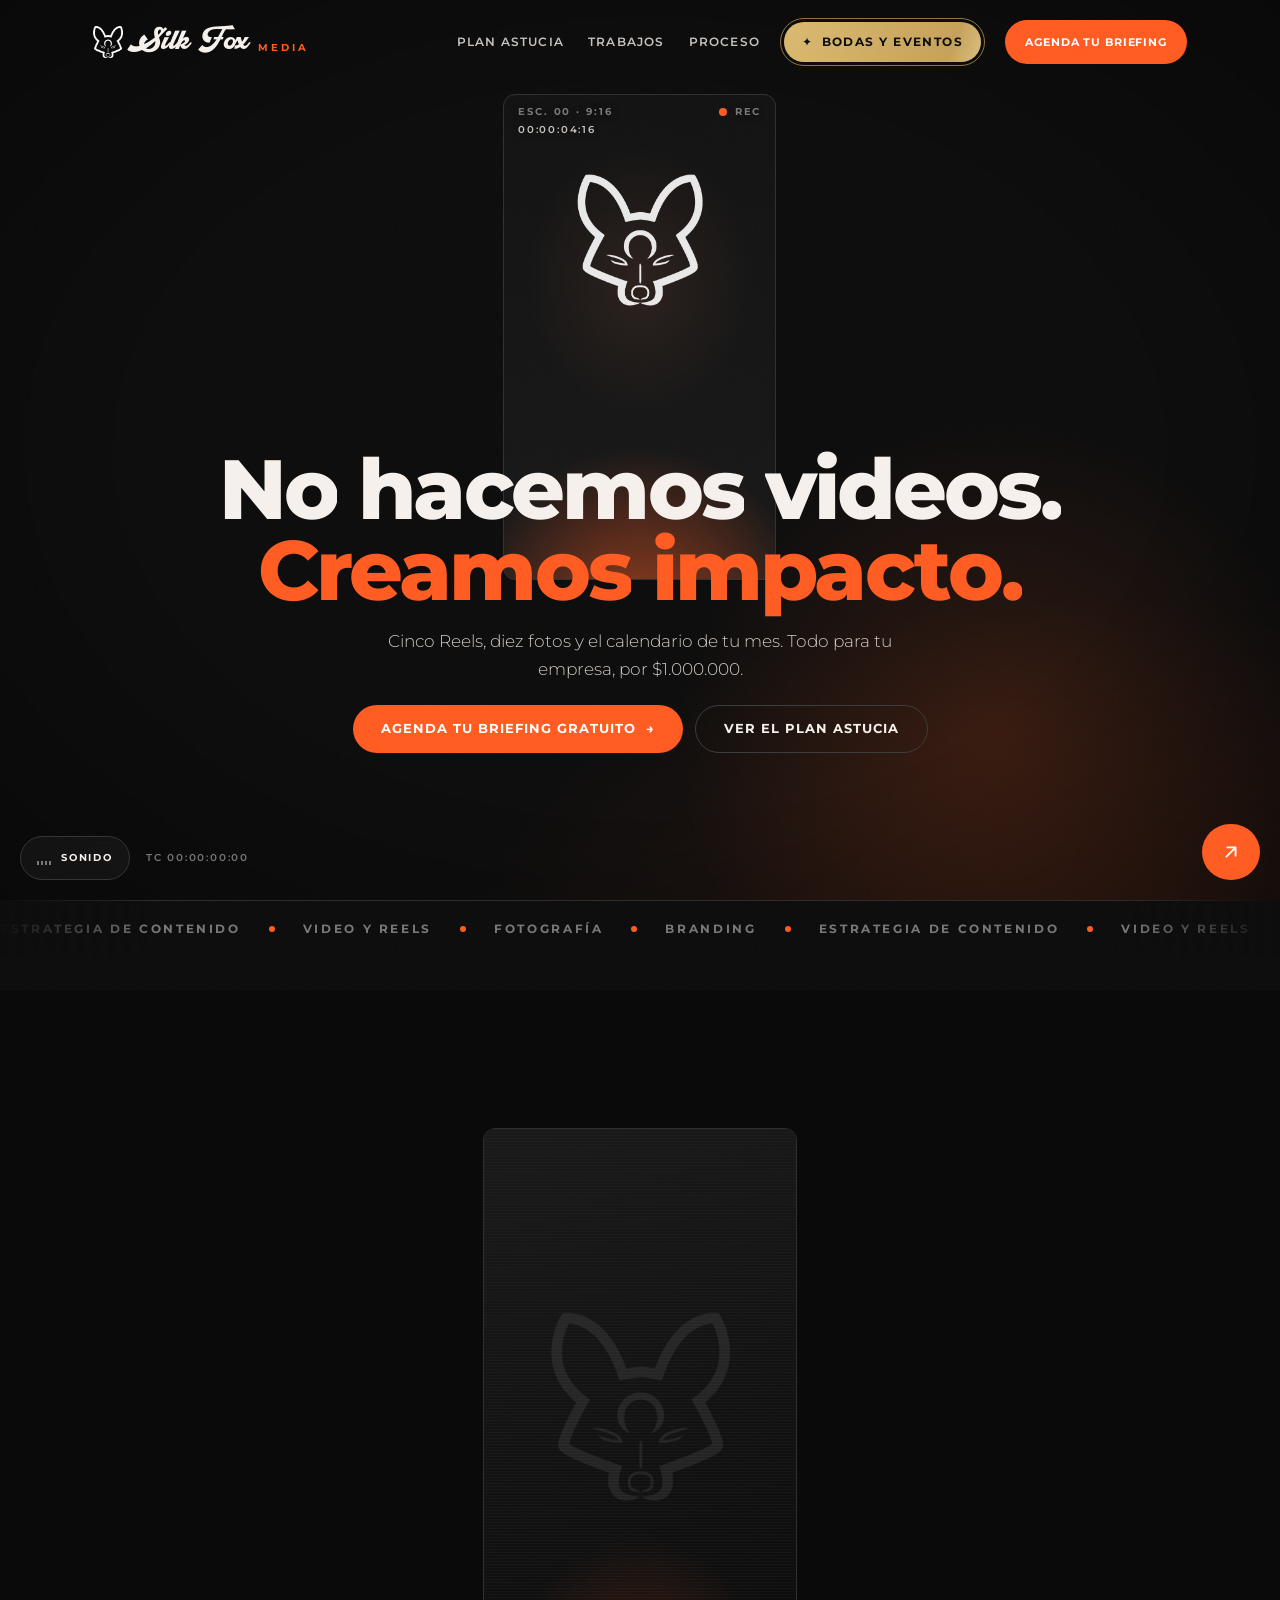
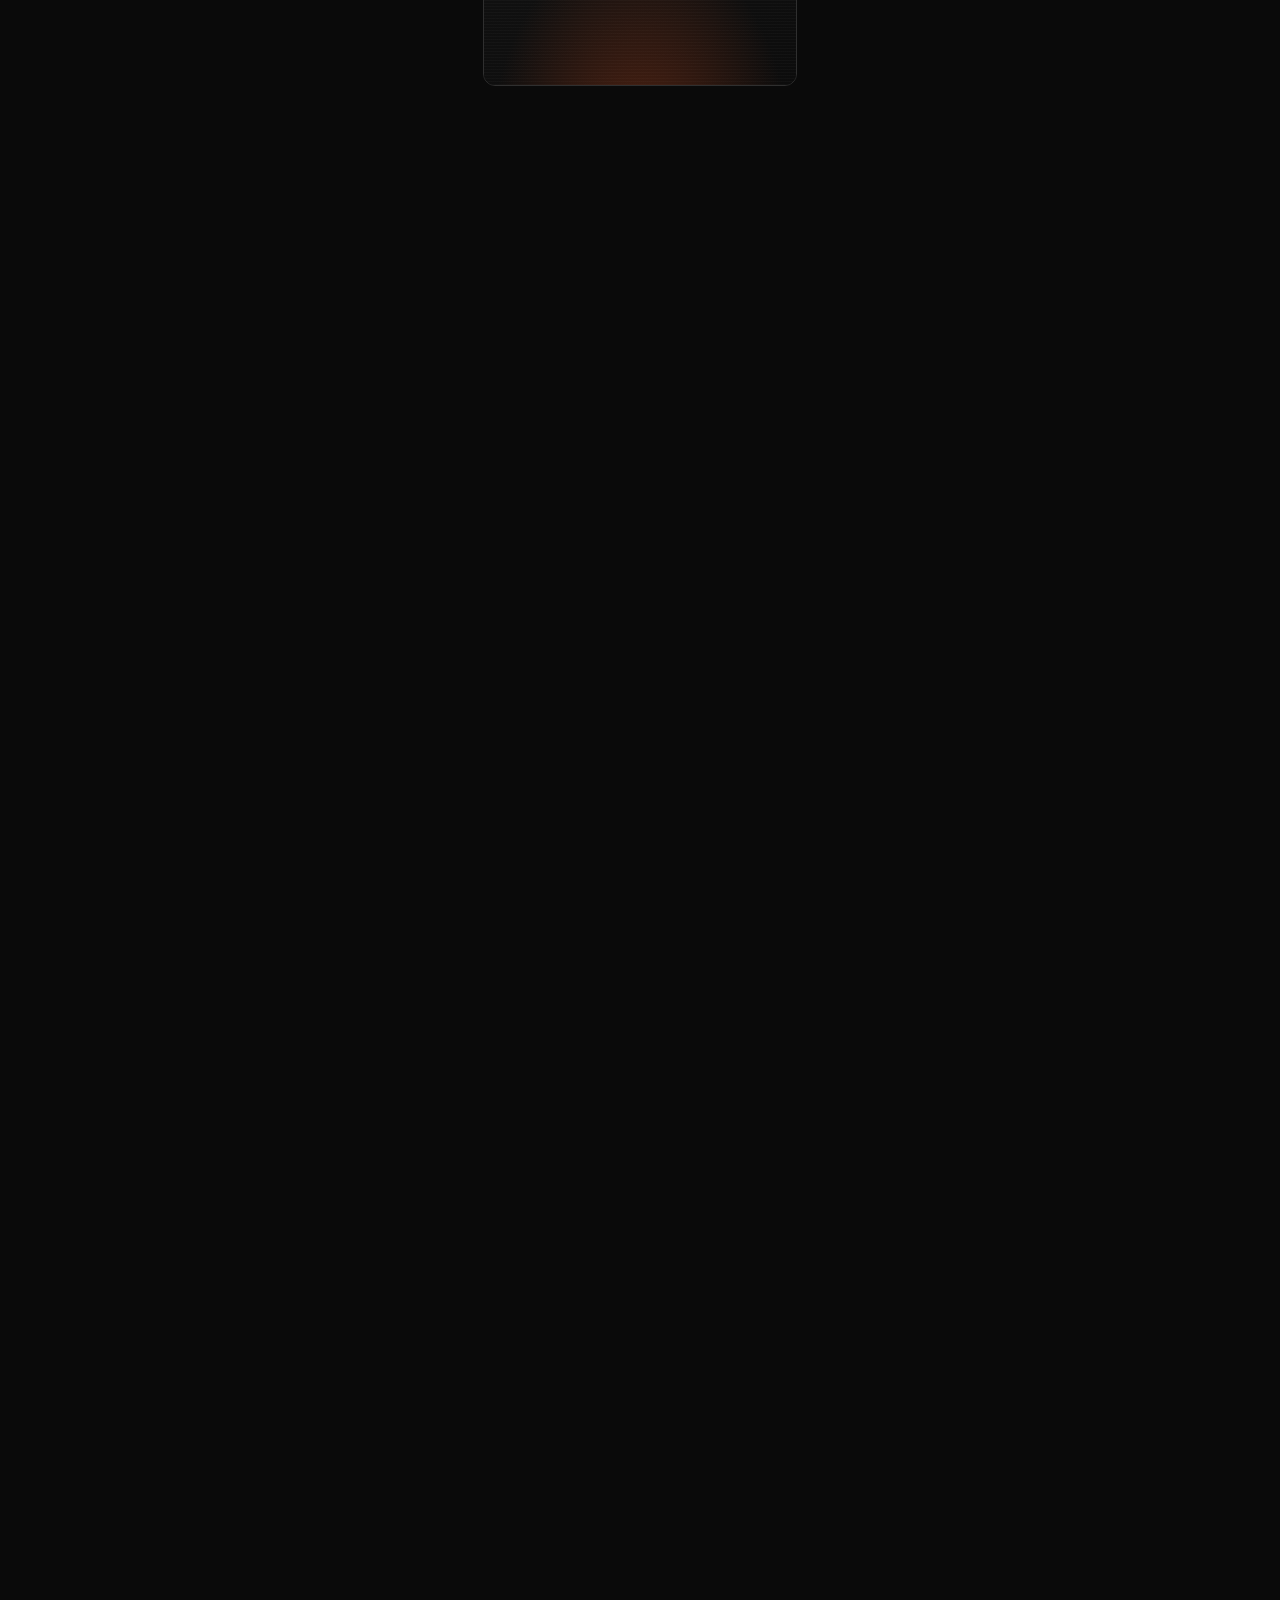
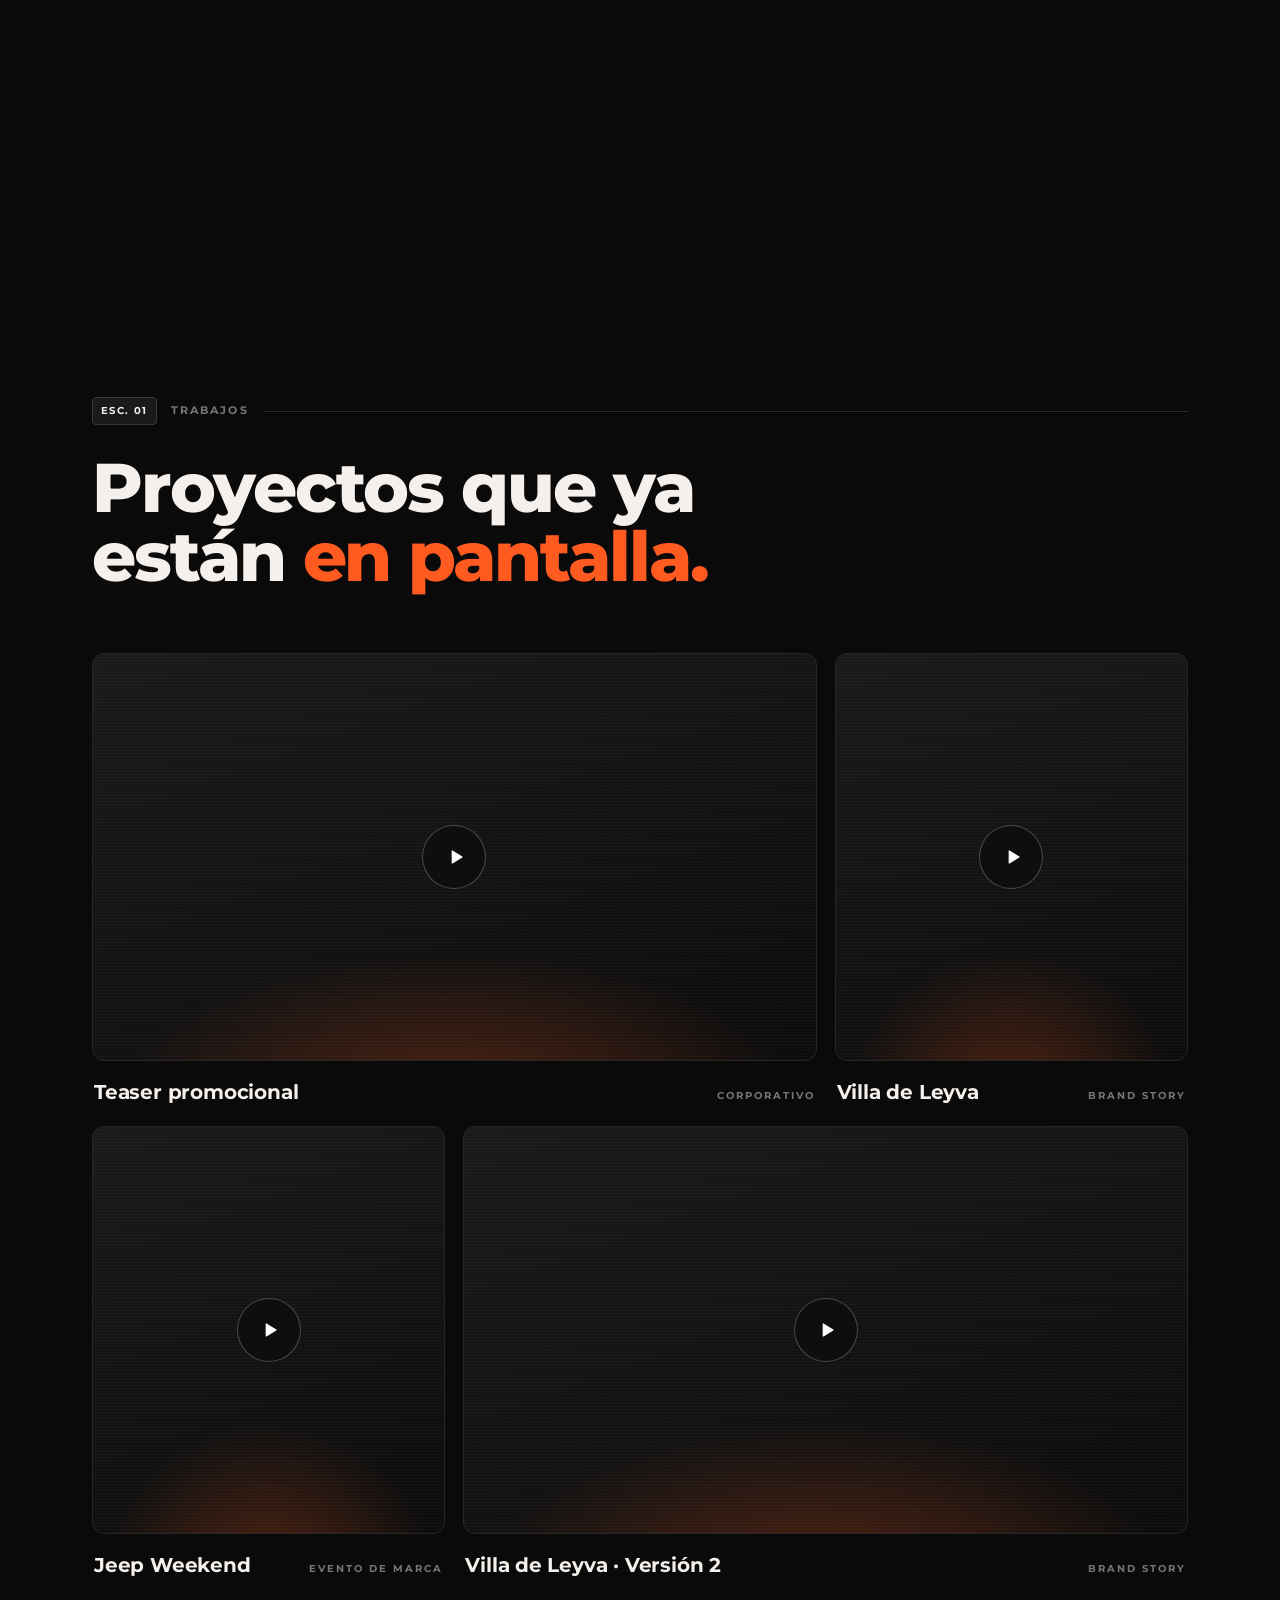
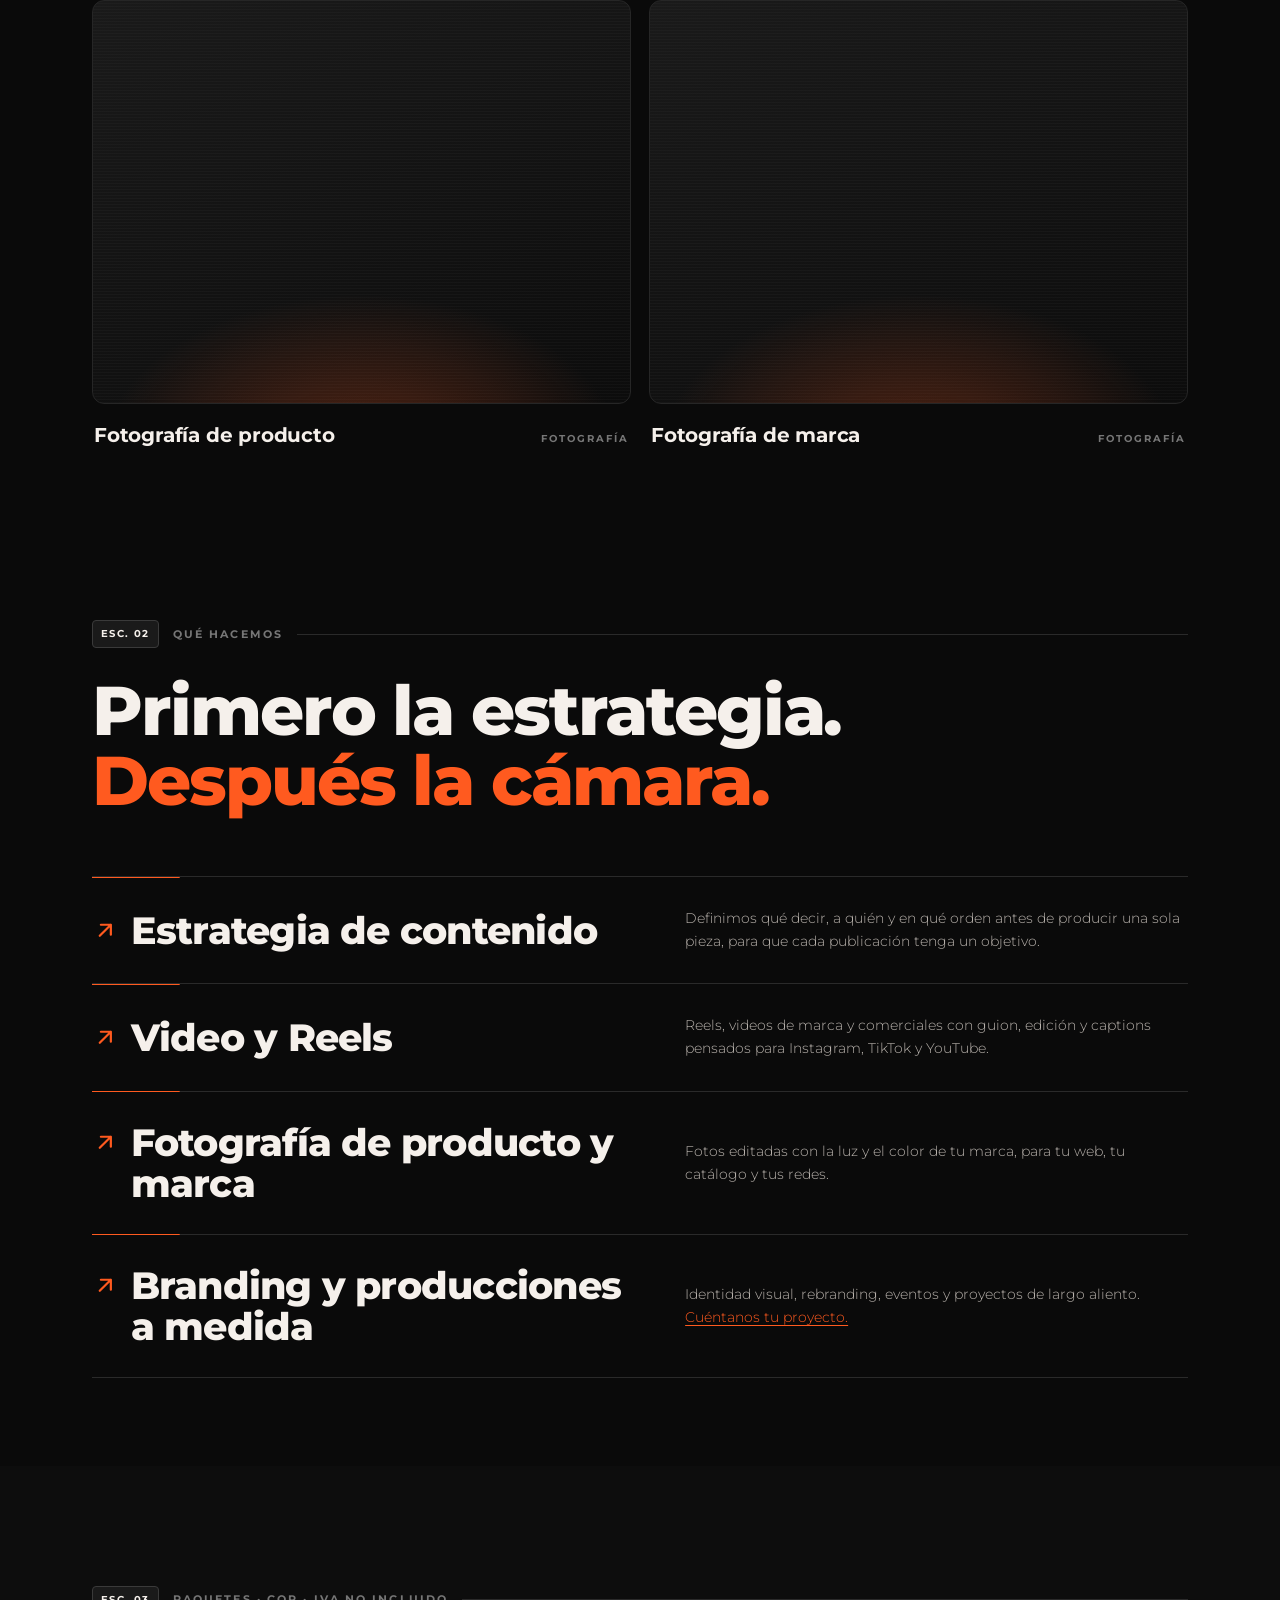
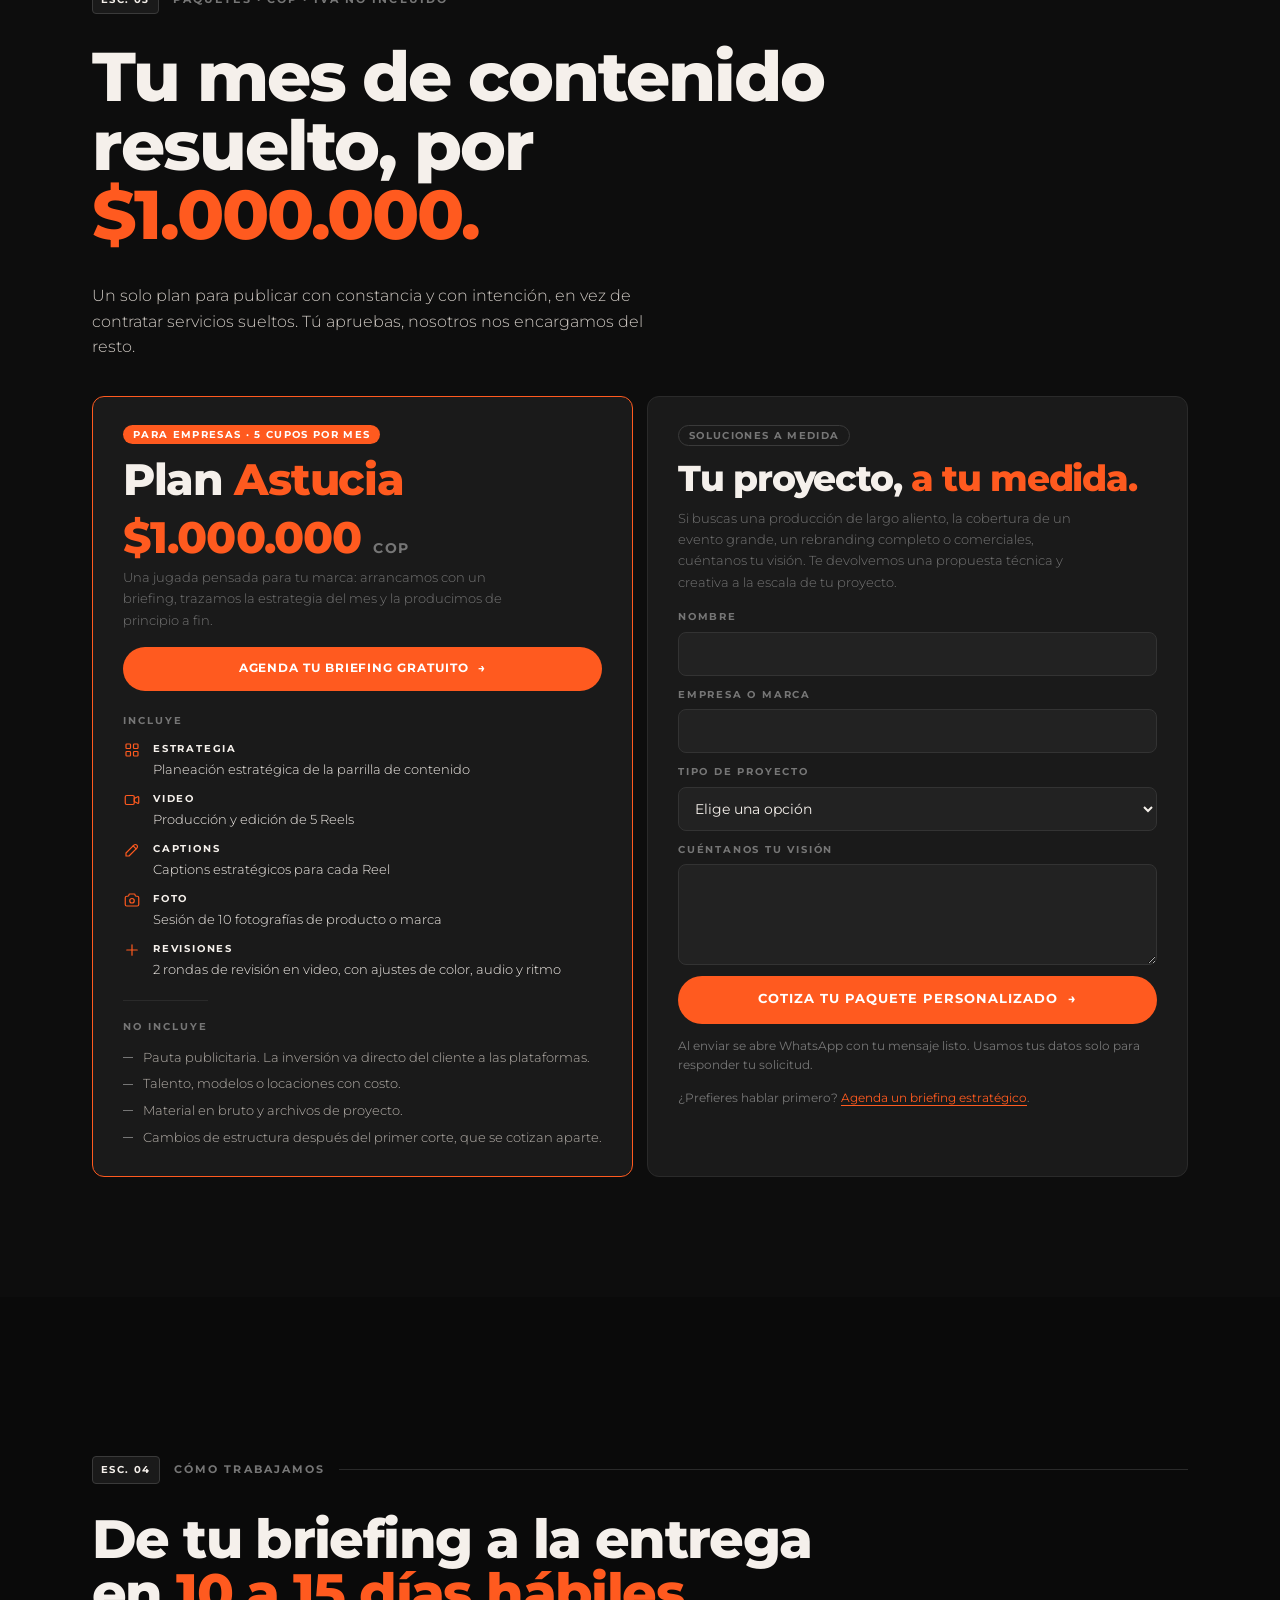
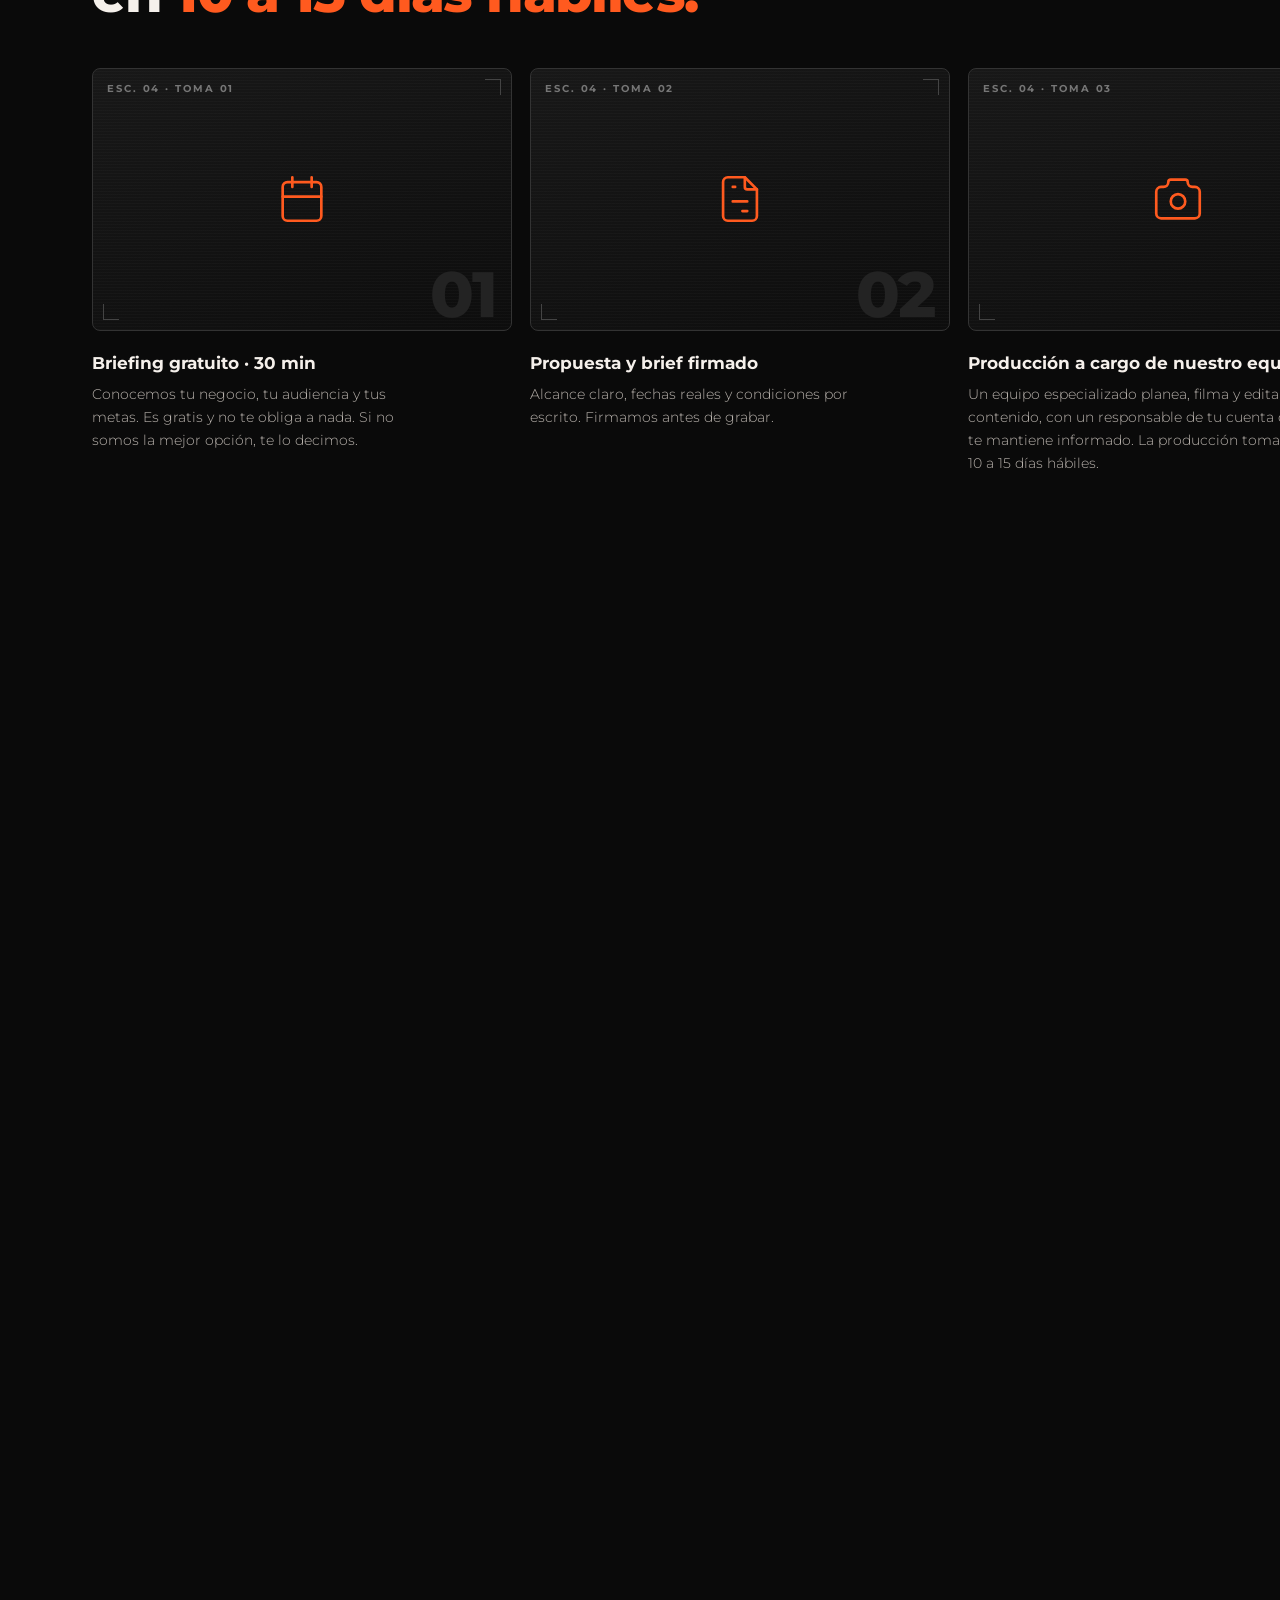
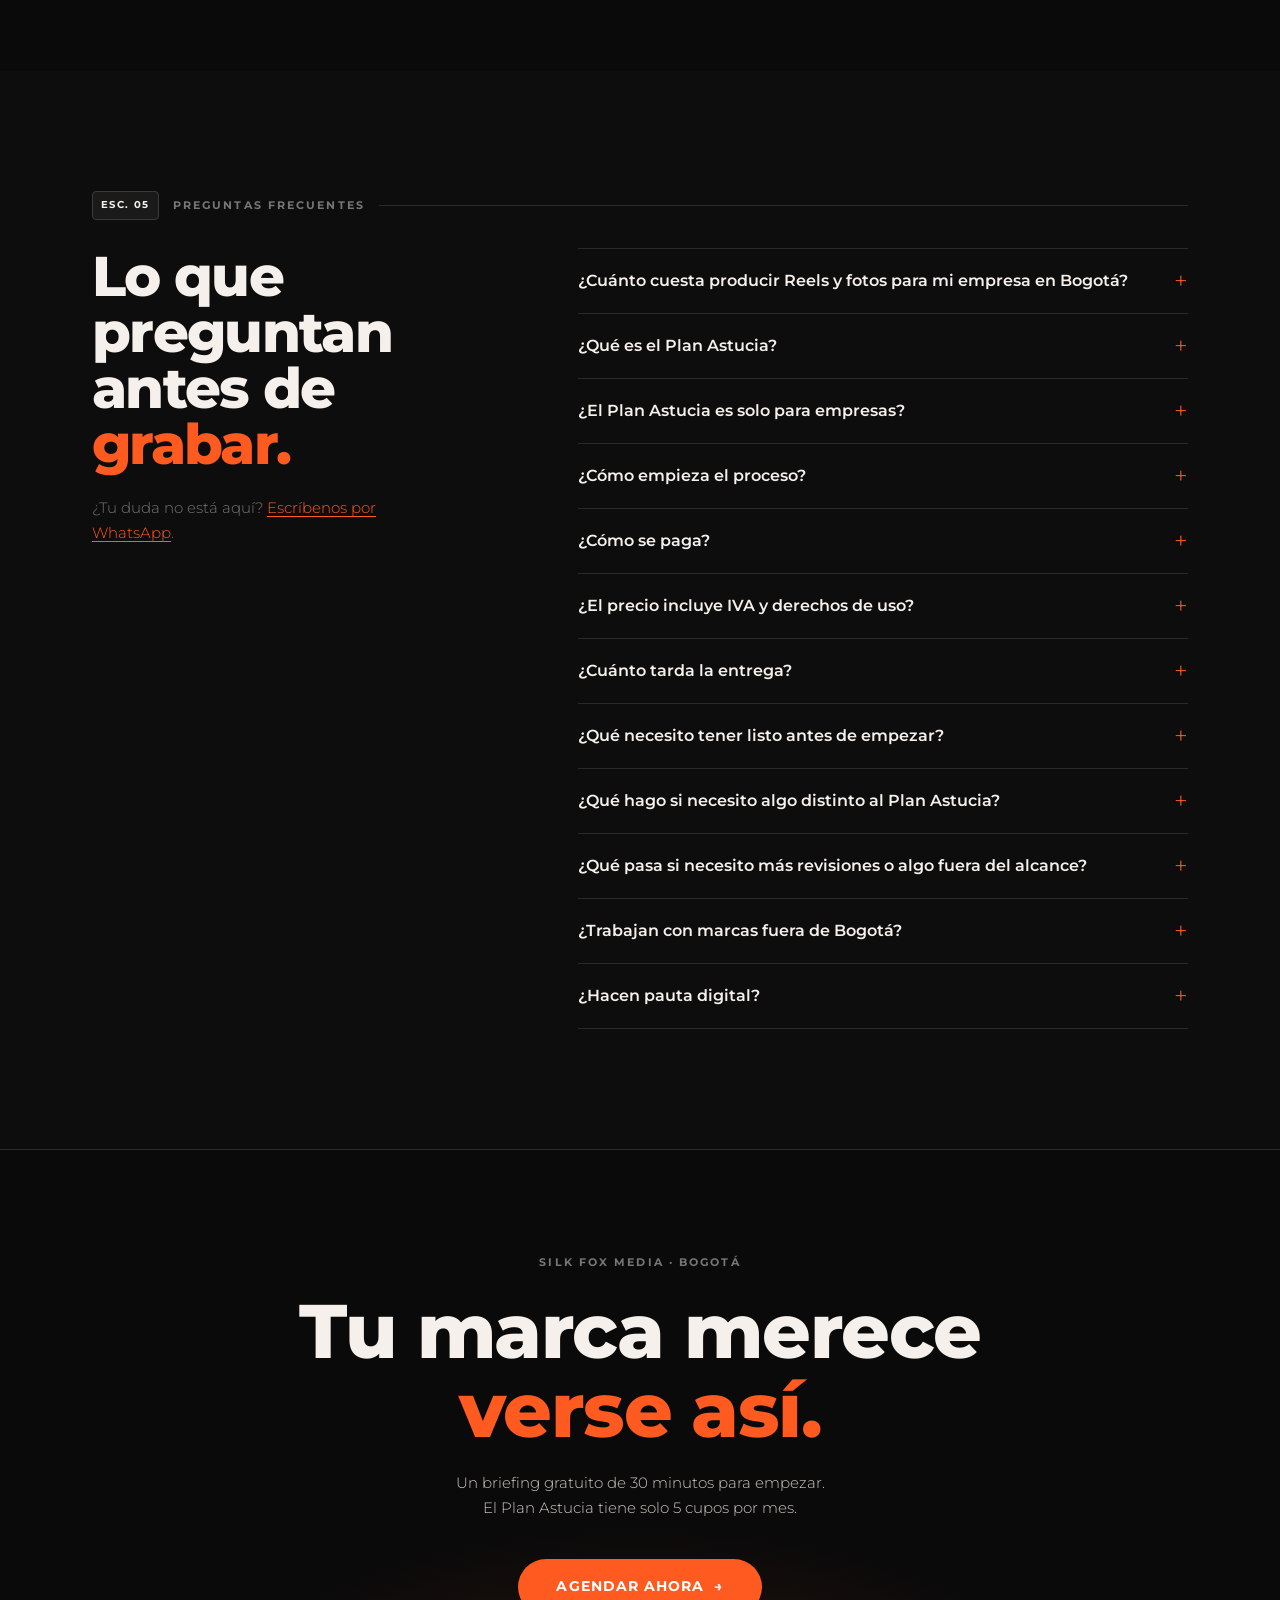
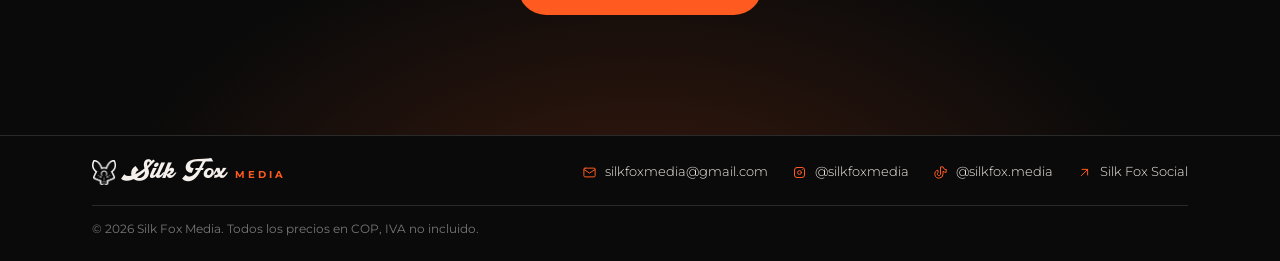
==== commit bf4938f2: "Capa cinematográfica en Media y Social, lista para los assets Media: video en el hero, showreel que " ====
--- a/index.html
+++ b/index.html
@@ -28,6 +28,7 @@
 <link rel="prefetch" href="social.html">
 <link rel="stylesheet" href="transition.css">
 <link rel="stylesheet" href="styles.css">
+<link rel="stylesheet" href="cine.css">
 <script type="application/ld+json">
 [
  {
@@ -218,6 +219,7 @@
     <symbol id="i-plus" viewBox="0 0 24 24"><path d="M12 5v14M5 12h14"/></symbol>
     <symbol id="i-arrow" viewBox="0 0 24 24"><path d="M7 17L17 7M8 7h9v9"/></symbol>
     <symbol id="i-tiktok" viewBox="0 0 24 24"><path d="M21 7.917v4.034a9.948 9.948 0 0 1-5-1.951v4.5a6.5 6.5 0 1 1-8-6.326v4.326a2.5 2.5 0 1 0 4 2v-11.5h4.083a6.005 6.005 0 0 0 4.917 4.917z"/></symbol>
+    <symbol id="i-play" viewBox="0 0 24 24"><path d="M7 4v16l13-8z"/></symbol>
     <symbol id="i-check" viewBox="0 0 24 24"><path d="M5 12l5 5L20 7"/></symbol>
     <symbol id="i-mail" viewBox="0 0 24 24"><rect x="3" y="5" width="18" height="14" rx="2"/><path d="M3 7l9 6l9-6"/></symbol>
     <symbol id="i-clock" viewBox="0 0 24 24"><circle cx="12" cy="12" r="9"/><path d="M12 7v5l3 3"/></symbol>
@@ -233,7 +235,7 @@
     <a class="logo" href="#top" aria-label="Silk Fox Media, inicio"><img src="assets/images/logo.png" alt="" width="34" height="36"><span class="logo__t">Silk Fox</span><span class="logo__m">Media</span></a>
     <nav class="nav__links" id="menu" aria-label="Principal">
       <a href="#oferta">Plan Astucia</a>
-      <a href="#medida">A medida</a>
+      <a href="#trabajos">Trabajos</a>
       <a href="#proceso">Proceso</a>
       <a class="nav__social" data-transition="social" href="social.html"><i aria-hidden="true">✦</i>Bodas y eventos</a>
             <a class="btn btn--primary btn--sm nav__cta" data-wa href="#contacto">Agenda tu briefing</a>
@@ -247,11 +249,13 @@
 <!-- 2. HERO -->
 <section class="hero" id="top">
   <div class="hero__stage">
-    <div class="reel" aria-hidden="true">
-      <span class="reel__tag">SF.00 · 9:16</span>
+    <div class="reel" aria-hidden="true" data-media>
+      <video class="reel__video" data-lazy muted loop playsinline preload="none" poster="assets/media/hero-poster.jpg"><source data-src="assets/media/hero-loop.mp4" type="video/mp4"></video>
+      <span class="reel__tag">ESC. 00 · 9:16</span>
       <img class="reel__fox" src="assets/images/logo.png" alt="" width="399" height="418">
       <span class="rec"><b></b>REC</span>
       <span class="tc" id="tc">00:00:00:00</span>
+      <span class="media__todo">media/hero-loop.mp4</span>
     </div>
     <div class="wrap hero__in">
       <h1 class="hero__title">No hacemos videos.<br><span class="accent">Creamos impacto.</span></h1>
@@ -266,11 +270,90 @@
 
 <div class="marquee" aria-hidden="true"><div class="marquee__track"><span>Estrategia de contenido</span><i></i><span>Video y Reels</span><i></i><span>Fotografía</span><i></i><span>Branding</span><i></i><span>Estrategia de contenido</span><i></i><span>Video y Reels</span><i></i><span>Fotografía</span><i></i><span>Branding</span><i></i><span>Estrategia de contenido</span><i></i><span>Video y Reels</span><i></i><span>Fotografía</span><i></i><span>Branding</span><i></i></div></div>
 
+<!-- SHOWREEL: el panel 9:16 del hero crece hasta pantalla completa -->
+<section class="reelx" id="showreel" aria-label="Showreel">
+  <div class="reelx__pin">
+    <a class="reelx__frame" href="assets/media/showreel.mp4" data-play data-video="assets/media/showreel.mp4" data-title="Showreel Silk Fox Media 2026" data-media>
+      <span class="reelx__ph ph-media" aria-hidden="true"></span>
+      <video class="reelx__video" data-lazy muted loop playsinline preload="none" poster="assets/media/showreel-poster.jpg"><source data-src="assets/media/showreel-loop.mp4" type="video/mp4"></video>
+      <span class="reelx__ui">
+        <span class="reelx__k">Showreel 2026</span>
+        <span class="reelx__t">Esto es lo que hacemos.</span>
+        <span class="reelx__btn"><svg class="ico" aria-hidden="true"><use href="#i-play"/></svg>Ver showreel completo</span>
+      </span>
+      <span class="media__todo">media/showreel-loop.mp4 · showreel.mp4</span>
+    </a>
+    <i class="lb lb--t" aria-hidden="true"></i><i class="lb lb--b" aria-hidden="true"></i>
+  </div>
+</section>
+
+<!-- TRABAJOS -->
+<section class="sec" id="trabajos">
+  <div class="wrap">
+    <div class="divider reveal" data-code="ESC. 01"><span>Trabajos</span></div>
+    <h2 class="h2 reveal"><span class="h2__in">Proyectos que ya están <span class="accent">en pantalla.</span></span></h2>
+    <div class="works">
+      <a class="work w-8 reveal" href="assets/media/projects/teaser.mp4" data-play data-video="assets/media/projects/teaser.mp4" data-title="Teaser promocional">
+        <div class="work__media ph-media" data-media>
+          <img data-asset src="assets/media/projects/teaser-cover.jpg" alt="Teaser promocional" loading="lazy">
+          <video class="work__prev" data-preview muted loop playsinline preload="none"><source data-src="assets/media/projects/teaser-preview.mp4" type="video/mp4"></video>
+          <span class="work__play" aria-hidden="true"><svg class="ico"><use href="#i-play"/></svg></span>
+          <span class="media__todo">projects/teaser-cover.jpg · -preview.mp4 · .mp4</span>
+        </div>
+        <div class="work__info"><span class="work__cat">Corporativo</span><h3>Teaser promocional</h3></div>
+      </a>
+      <a class="work w-4 reveal" href="assets/media/projects/villa-de-leyva.mp4" data-play data-video="assets/media/projects/villa-de-leyva.mp4" data-title="Villa de Leyva">
+        <div class="work__media ph-media" data-media>
+          <img data-asset src="assets/media/projects/villa-de-leyva-cover.jpg" alt="Villa de Leyva" loading="lazy">
+          <video class="work__prev" data-preview muted loop playsinline preload="none"><source data-src="assets/media/projects/villa-de-leyva-preview.mp4" type="video/mp4"></video>
+          <span class="work__play" aria-hidden="true"><svg class="ico"><use href="#i-play"/></svg></span>
+          <span class="media__todo">projects/villa-de-leyva-cover.jpg · -preview.mp4 · .mp4</span>
+        </div>
+        <div class="work__info"><span class="work__cat">Brand story</span><h3>Villa de Leyva</h3></div>
+      </a>
+      <a class="work w-4 reveal" href="assets/media/projects/jeep-weekend.mp4" data-play data-video="assets/media/projects/jeep-weekend.mp4" data-title="Jeep Weekend">
+        <div class="work__media ph-media" data-media>
+          <img data-asset src="assets/media/projects/jeep-weekend-cover.jpg" alt="Jeep Weekend" loading="lazy">
+          <video class="work__prev" data-preview muted loop playsinline preload="none"><source data-src="assets/media/projects/jeep-weekend-preview.mp4" type="video/mp4"></video>
+          <span class="work__play" aria-hidden="true"><svg class="ico"><use href="#i-play"/></svg></span>
+          <span class="media__todo">projects/jeep-weekend-cover.jpg · -preview.mp4 · .mp4</span>
+        </div>
+        <div class="work__info"><span class="work__cat">Evento de marca</span><h3>Jeep Weekend</h3></div>
+      </a>
+      <a class="work w-8 reveal" href="assets/media/projects/villa-de-leyva-v2.mp4" data-play data-video="assets/media/projects/villa-de-leyva-v2.mp4" data-title="Villa de Leyva · Versión 2">
+        <div class="work__media ph-media" data-media>
+          <img data-asset src="assets/media/projects/villa-de-leyva-v2-cover.jpg" alt="Villa de Leyva · Versión 2" loading="lazy">
+          <video class="work__prev" data-preview muted loop playsinline preload="none"><source data-src="assets/media/projects/villa-de-leyva-v2-preview.mp4" type="video/mp4"></video>
+          <span class="work__play" aria-hidden="true"><svg class="ico"><use href="#i-play"/></svg></span>
+          <span class="media__todo">projects/villa-de-leyva-v2-cover.jpg · -preview.mp4 · .mp4</span>
+        </div>
+        <div class="work__info"><span class="work__cat">Brand story</span><h3>Villa de Leyva · Versión 2</h3></div>
+      </a>
+      <a class="work w-6 reveal" href="assets/media/projects/foto-producto.jpg" data-img data-title="Fotografía de producto">
+        <div class="work__media ph-media" data-media>
+          <img data-asset src="assets/media/projects/foto-producto.jpg" alt="Fotografía de producto" loading="lazy">
+          
+          <span class="media__todo">projects/foto-producto.jpg</span>
+        </div>
+        <div class="work__info"><span class="work__cat">Fotografía</span><h3>Fotografía de producto</h3></div>
+      </a>
+      <a class="work w-6 reveal" href="assets/media/projects/foto-marca.jpg" data-img data-title="Fotografía de marca">
+        <div class="work__media ph-media" data-media>
+          <img data-asset src="assets/media/projects/foto-marca.jpg" alt="Fotografía de marca" loading="lazy">
+          
+          <span class="media__todo">projects/foto-marca.jpg</span>
+        </div>
+        <div class="work__info"><span class="work__cat">Fotografía</span><h3>Fotografía de marca</h3></div>
+      </a>
+    </div>
+  </div>
+</section>
+
 <!-- SERVICIOS -->
 <section class="sec sec--tight" id="servicios">
   <div class="wrap">
-    <div class="divider reveal" data-code="SF.01"><span>Qué hacemos</span></div>
-    <h2 class="h2 reveal">Primero la estrategia. <span class="accent">Después la cámara.</span></h2>
+    <div class="divider reveal" data-code="ESC. 02"><span>Qué hacemos</span></div>
+    <h2 class="h2 reveal"><span class="h2__in">Primero la estrategia. <span class="accent">Después la cámara.</span></span></h2>
     <ul class="svc">
       <li class="reveal"><h3><svg class="ico ico--sm" aria-hidden="true"><use href="#i-arrow"/></svg>Estrategia de contenido</h3><p>Definimos qué decir, a quién y en qué orden antes de producir una sola pieza, para que cada publicación tenga un objetivo.</p></li>
       <li class="reveal"><h3><svg class="ico ico--sm" aria-hidden="true"><use href="#i-arrow"/></svg>Video y Reels</h3><p>Reels, videos de marca y comerciales con guion, edición y captions pensados para Instagram, TikTok y YouTube.</p></li>
@@ -283,8 +366,8 @@
 <!-- 3. PAQUETES: PLAN FUNDADORES + A MEDIDA -->
 <section class="sec" id="oferta">
   <div class="wrap">
-    <div class="divider reveal" data-code="SF.02"><span>Paquetes · COP · IVA no incluido</span></div>
-    <h2 class="h2 reveal">Tu mes de contenido resuelto, por <span class="accent">$1.000.000.</span></h2>
+    <div class="divider reveal" data-code="ESC. 03"><span>Paquetes · COP · IVA no incluido</span></div>
+    <h2 class="h2 reveal"><span class="h2__in">Tu mes de contenido resuelto, por <span class="accent">$1.000.000.</span></span></h2>
     <p class="lead reveal">Un solo plan para publicar con constancia y con intención, en vez de contratar servicios sueltos. Tú apruebas, nosotros nos encargamos del resto.</p>
     <div class="pkgs">
 
@@ -339,17 +422,34 @@
   </div>
 </section>
 
-<!-- 5. PROCESO -->
-<section class="sec" id="proceso">
-  <div class="wrap">
-    <div class="divider reveal" data-code="SF.03"><span>Cómo trabajamos</span></div>
-    <h2 class="h2 reveal">De tu briefing a la entrega en <span class="accent">10 a 15 días hábiles.</span></h2>
-    <ol class="steps">
-      <li class="reveal"><span class="steps__n">01</span><div><h3>Briefing gratuito · 30 min</h3><p>Conocemos tu negocio, tu audiencia y tus metas. Es gratis y no te obliga a nada. Si no somos la mejor opción, te lo decimos.</p></div></li>
-      <li class="reveal"><span class="steps__n">02</span><div><h3>Propuesta y brief firmado</h3><p>Alcance claro, fechas reales y condiciones por escrito. Firmamos antes de grabar.</p></div></li>
-      <li class="reveal"><span class="steps__n">03</span><div><h3>Producción a cargo de nuestro equipo</h3><p>Un equipo especializado planea, filma y edita tu contenido, con un responsable de tu cuenta que te mantiene informado. La producción toma de 10 a 15 días hábiles.</p></div></li>
-      <li class="reveal"><span class="steps__n">04</span><div><h3>Revisiones y entrega final</h3><p>Dos rondas de revisión en video para ajustar color, audio y ritmo. Los cambios de estructura se cotizan aparte.</p></div></li>
-      <li class="reveal"><span class="steps__n">05</span><div><h3>Check-in a los 30 días</h3><p>Un mes después de entregar, revisamos contigo cómo está funcionando el material.</p></div></li>
+<!-- 5. PROCESO: storyboard horizontal -->
+<section class="story" id="proceso">
+  <div class="story__pin">
+    <div class="wrap story__head">
+      <div class="divider reveal" data-code="ESC. 04"><span>Cómo trabajamos</span></div>
+      <h2 class="h2 reveal"><span class="h2__in">De tu briefing a la entrega en <span class="accent">10 a 15 días hábiles.</span></span></h2>
+    </div>
+    <ol class="story__track">
+      <li class="frame reveal">
+        <div class="frame__shot"><span class="frame__esc">ESC. 04 · TOMA 01</span><svg class="ico" aria-hidden="true"><use href="#i-calendar"/></svg><span class="frame__n" aria-hidden="true">01</span></div>
+        <h3>Briefing gratuito · 30 min</h3><p>Conocemos tu negocio, tu audiencia y tus metas. Es gratis y no te obliga a nada. Si no somos la mejor opción, te lo decimos.</p>
+      </li>
+      <li class="frame reveal">
+        <div class="frame__shot"><span class="frame__esc">ESC. 04 · TOMA 02</span><svg class="ico" aria-hidden="true"><use href="#i-invoice"/></svg><span class="frame__n" aria-hidden="true">02</span></div>
+        <h3>Propuesta y brief firmado</h3><p>Alcance claro, fechas reales y condiciones por escrito. Firmamos antes de grabar.</p>
+      </li>
+      <li class="frame reveal">
+        <div class="frame__shot"><span class="frame__esc">ESC. 04 · TOMA 03</span><svg class="ico" aria-hidden="true"><use href="#i-camera"/></svg><span class="frame__n" aria-hidden="true">03</span></div>
+        <h3>Producción a cargo de nuestro equipo</h3><p>Un equipo especializado planea, filma y edita tu contenido, con un responsable de tu cuenta que te mantiene informado. La producción toma de 10 a 15 días hábiles.</p>
+      </li>
+      <li class="frame reveal">
+        <div class="frame__shot"><span class="frame__esc">ESC. 04 · TOMA 04</span><svg class="ico" aria-hidden="true"><use href="#i-check"/></svg><span class="frame__n" aria-hidden="true">04</span></div>
+        <h3>Revisiones y entrega final</h3><p>Dos rondas de revisión en video para ajustar color, audio y ritmo. Los cambios de estructura se cotizan aparte.</p>
+      </li>
+      <li class="frame reveal">
+        <div class="frame__shot"><span class="frame__esc">ESC. 04 · TOMA 05</span><svg class="ico" aria-hidden="true"><use href="#i-clock"/></svg><span class="frame__n" aria-hidden="true">05</span></div>
+        <h3>Check-in a los 30 días</h3><p>Un mes después de entregar, revisamos contigo cómo está funcionando el material.</p>
+      </li>
     </ol>
   </div>
 </section>
@@ -357,10 +457,10 @@
 <!-- 7. FAQ -->
 <section class="sec" id="faq">
   <div class="wrap">
-    <div class="divider reveal" data-code="SF.04"><span>Preguntas frecuentes</span></div>
+    <div class="divider reveal" data-code="ESC. 05"><span>Preguntas frecuentes</span></div>
     <div class="faqgrid">
       <div class="faqgrid__head reveal">
-        <h2 class="h2">Lo que preguntan antes de <span class="accent">grabar.</span></h2>
+        <h2 class="h2"><span class="h2__in">Lo que preguntan antes de <span class="accent">grabar.</span></span></h2>
         <p class="muted">¿Tu duda no está aquí? <a class="lnk" data-wa data-msg="Hola, tengo una pregunta sobre los servicios de Silk Fox Media." href="#contacto">Escríbenos por WhatsApp</a>.</p>
       </div>
       <div class="faq reveal">
@@ -406,10 +506,18 @@
   </div>
 </footer>
 
+<div class="vig" aria-hidden="true"></div>
+<div class="leak" aria-hidden="true"></div>
+<div class="hud">
+  <button class="snd" type="button" aria-pressed="false" aria-label="Activar sonido ambiente"><span class="snd__bars" aria-hidden="true"><i></i><i></i><i></i><i></i></span><span class="snd__t">Sonido</span></button>
+  <span class="tcx" aria-hidden="true">TC 00:00:00:00</span>
+</div>
 <a class="fab" data-wa href="#contacto" aria-label="Agenda tu briefing gratuito por WhatsApp"><svg class="ico" aria-hidden="true"><use href="#i-arrow"/></svg><span>Agenda tu briefing</span></a>
 <p class="side" aria-hidden="true">Silk Fox Media · Productora audiovisual · Bogotá</p>
+<script src="cine.js"></script>
 <script src="main.js"></script>
 <script src="motion.js"></script>
+<script src="media-cine.js"></script>
 <script src="transition.js"></script>
 </body>
 </html>
--- a/styles.css
+++ b/styles.css
@@ -482,3 +482,133 @@
 
 .pkg__name{font-weight:800;font-size:clamp(30px,3.4vw,44px);line-height:1.02;letter-spacing:-.03em;margin:14px 0 0}
 .pkgs .founders__amount{margin-top:12px}
+
+/* =========================================================
+   CINE v4 · video, showreel que crece, trabajos, storyboard,
+   formato cine, viñeta, destellos de luz, HUD con sonido
+   ========================================================= */
+/* relleno elegante mientras falta un asset */
+.ph-media{position:relative;overflow:hidden;background:
+  radial-gradient(70% 60% at 50% 115%,rgba(255,90,31,.30),transparent 70%),
+  repeating-linear-gradient(0deg,rgba(255,255,255,.022) 0 1px,transparent 1px 3px),
+  linear-gradient(160deg,#1a1a1a,#0c0c0c)}
+.ph-media img,.ph-media video{position:absolute;inset:0;width:100%;height:100%;object-fit:cover}
+
+/* hero: video vertical dentro del panel */
+.reel__video{position:absolute;inset:0;width:100%;height:100%;object-fit:cover;z-index:0;opacity:0;transition:opacity 1s var(--ease)}
+.reel.has-video .reel__video{opacity:1}
+.reel.has-video .reel__fox{opacity:0}
+.reel__fox{transition:opacity .8s}
+.reel__tag,.reel .rec,.reel .tc{z-index:2;text-shadow:0 1px 6px rgba(0,0,0,.6)}
+
+/* showreel: del 9:16 a la pantalla completa */
+.reelx{position:relative;height:280vh;background:var(--bg)}
+.reelx__pin{position:sticky;top:0;height:100vh;height:100svh;overflow:hidden;display:grid;place-items:center}
+.reelx__frame{position:relative;display:block;width:300px;height:533px;border:.5px solid #2f2f2f;border-radius:12px;overflow:hidden;color:var(--text);text-decoration:none;will-change:width,height}
+.reelx__ph{position:absolute;inset:0}
+.reelx__ph::after{content:"";position:absolute;left:50%;top:50%;width:min(22vw,180px);aspect-ratio:399/418;transform:translate(-50%,-50%);background:url(assets/images/logo.png) center/contain no-repeat;opacity:.08}
+.reelx__video{position:absolute;inset:0;width:100%;height:100%;object-fit:cover;opacity:0;transition:opacity 1s}
+.reelx__frame.has-video .reelx__video{opacity:1}
+.reelx__ui{position:absolute;inset:auto 0 0 0;z-index:2;display:grid;justify-items:start;gap:12px;padding:clamp(22px,5vw,72px);
+  background:linear-gradient(transparent,rgba(0,0,0,.75));opacity:var(--ui,0);transform:translateY(calc((1 - var(--ui,0)) * 24px))}
+.reelx__k{font-weight:700;font-size:11px;letter-spacing:.24em;text-transform:uppercase;color:var(--orange)}
+.reelx__t{font-weight:800;font-size:clamp(34px,6.4vw,104px);line-height:.98;letter-spacing:-.035em}
+.reelx__btn{display:inline-flex;align-items:center;gap:10px;min-height:48px;padding:0 24px;border-radius:100px;background:var(--orange);color:#fff;font-weight:700;font-size:12px;letter-spacing:.1em;text-transform:uppercase;transition:background .3s}
+.reelx__btn .ico{stroke:#fff;fill:#fff;width:14px;height:14px}
+.reelx__frame:hover .reelx__btn{background:var(--orange-light)}
+.lb{position:absolute;left:0;right:0;z-index:4;height:var(--bar,0px);background:#000;pointer-events:none}
+.lb--t{top:0}.lb--b{bottom:0}
+
+/* trabajos */
+.works{display:grid;gap:14px;grid-template-columns:1fr}
+.work{display:flex;flex-direction:column;text-decoration:none;color:var(--text);position:relative}
+.work__media{border-radius:var(--radius);border:.5px solid #262626;aspect-ratio:16/9}
+.work.w-4 .work__media{aspect-ratio:4/5}
+.work__media img,.work__media video{transition:transform 1.2s var(--ease),opacity .6s}
+.work__prev{opacity:0}
+.work__media.has-video .work__prev{opacity:1}
+.work:hover .work__media img,.work:hover .work__media video{transform:scale(1.04)}
+.work__play{position:absolute;left:50%;top:50%;z-index:3;width:64px;height:64px;margin:-32px 0 0 -32px;border-radius:50%;display:grid;place-items:center;background:rgba(10,10,10,.55);border:1px solid rgba(255,255,255,.25);backdrop-filter:blur(6px);transition:transform .5s var(--ease),background .3s}
+.work__play .ico{fill:#fff;stroke:#fff;width:18px;height:18px;margin-left:3px}
+.work:hover .work__play{transform:scale(1.12);background:var(--orange);border-color:var(--orange)}
+.work__info{display:flex;align-items:baseline;justify-content:space-between;gap:16px;padding:14px 2px 0}
+.work__info h3{font-weight:700;font-size:clamp(17px,1.6vw,21px);letter-spacing:-.01em}
+.work__cat{order:2;font-weight:700;font-size:10px;letter-spacing:.2em;text-transform:uppercase;color:var(--muted);white-space:nowrap}
+@media (min-width:768px){
+  .works{grid-template-columns:repeat(12,1fr);gap:18px}
+  .w-8{grid-column:span 8}.w-6{grid-column:span 6}.w-4{grid-column:span 4}
+  .work.w-4 .work__media{aspect-ratio:auto;flex:1;min-height:100%}
+  .work.w-4{display:grid;grid-template-rows:1fr auto}
+  .work.w-6 .work__media{aspect-ratio:4/3}
+}
+
+/* proceso como storyboard */
+.story{position:relative;padding:88px 0 40px}
+.story__head .h2{margin-bottom:36px}
+.story__track{list-style:none;margin:0;display:flex;gap:18px;overflow-x:auto;scroll-snap-type:x mandatory;padding:8px var(--gutter) 24px;scrollbar-width:none}
+.story__track::-webkit-scrollbar{display:none}
+.frame{flex:0 0 min(82vw,400px);scroll-snap-align:start}
+.frame__shot{position:relative;aspect-ratio:16/10;border:.5px solid #333;border-radius:8px;display:grid;place-items:center;overflow:hidden;
+  background:repeating-linear-gradient(0deg,rgba(255,255,255,.02) 0 1px,transparent 1px 3px),linear-gradient(160deg,#181818,#0d0d0d)}
+.frame__shot::before,.frame__shot::after{content:"";position:absolute;width:16px;height:16px;border:1.5px solid #444}
+.frame__shot::before{top:10px;right:10px;border-left:0;border-bottom:0}
+.frame__shot::after{bottom:10px;left:10px;border-right:0;border-top:0}
+.frame__shot .ico{width:58px;height:58px;stroke-width:1.1;transition:transform .8s var(--ease)}
+.frame:hover .frame__shot .ico{transform:scale(1.12)}
+.frame__esc{position:absolute;top:12px;left:14px;font-weight:700;font-size:9.5px;letter-spacing:.2em;color:var(--muted)}
+.frame__n{position:absolute;right:16px;bottom:4px;font-weight:800;font-size:64px;line-height:1;letter-spacing:-.04em;color:#232323}
+.frame h3{margin:18px 0 6px;font-weight:700;font-size:17px}
+.frame p{color:#b9b3ad;font-size:14px;max-width:38ch}
+@media (min-width:1025px){
+  .story{padding:0}
+  .story__pin{position:sticky;top:0;height:100vh;display:flex;flex-direction:column;justify-content:center;overflow:hidden;padding-top:60px}
+  .story__track{overflow:visible;padding-left:max(var(--gutter),calc((100vw - 1160px) / 2 + var(--gutter)));padding-right:12vw;will-change:transform}
+  .frame{flex:0 0 420px}
+}
+
+/* títulos como créditos: el texto sube desde una máscara */
+.h2{overflow:hidden;padding-bottom:.08em}
+.js .h2__in{display:block;transition:transform 1.2s var(--ease-out) .12s}
+.js .h2.reveal:not(.in) .h2__in,.js .reveal:not(.in) .h2__in{transform:translateY(108%)}
+
+/* viñeta y destellos de luz */
+.vig{position:fixed;inset:0;z-index:45;pointer-events:none;background:radial-gradient(ellipse at center,transparent 58%,rgba(0,0,0,.42) 100%)}
+.leak{position:fixed;top:-20vh;left:0;z-index:46;width:55vw;height:140vh;pointer-events:none;opacity:0;mix-blend-mode:screen;filter:blur(40px);
+  background:radial-gradient(closest-side,rgba(255,138,92,.30),rgba(255,90,31,.10) 55%,transparent)}
+.leak.go{animation:leak 1.9s var(--ease) forwards}
+@keyframes leak{0%{transform:translateX(-70vw) skewX(-14deg);opacity:0}35%{opacity:.6}100%{transform:translateX(130vw) skewX(-14deg);opacity:0}}
+
+/* HUD: sonido y código de tiempo del scroll */
+.hud{position:fixed;left:20px;bottom:20px;z-index:70;display:flex;align-items:center;gap:16px}
+.snd{display:inline-flex;align-items:center;gap:10px;height:44px;padding:0 16px;border-radius:100px;border:.5px solid #333;background:rgba(18,18,18,.85);backdrop-filter:blur(8px);color:var(--text);
+  font:700 10px/1 'Montserrat',sans-serif;letter-spacing:.18em;text-transform:uppercase;cursor:pointer;transition:border-color .3s}
+.snd:hover{border-color:var(--orange)}
+.snd__bars{display:flex;align-items:flex-end;gap:2px;height:14px}
+.snd__bars i{width:2px;height:4px;background:var(--muted);transition:background .3s}
+.snd[aria-pressed=true] .snd__bars i{background:var(--orange);animation:eq .9s ease-in-out infinite alternate}
+.snd__bars i:nth-child(2){animation-delay:-.3s!important}.snd__bars i:nth-child(3){animation-delay:-.6s!important}.snd__bars i:nth-child(4){animation-delay:-.15s!important}
+@keyframes eq{from{height:3px}to{height:14px}}
+.snd.is-missing{opacity:.6}
+.tcx{display:none;font-weight:600;font-size:10px;letter-spacing:.18em;color:var(--muted);font-variant-numeric:tabular-nums}
+@media (min-width:1025px){.tcx{display:inline}}
+.side{display:none!important}
+@media (max-width:767px){.snd__t{display:none}.snd{padding:0 14px}}
+
+/* puntero: modo PLAY sobre videos */
+.cur--ring span{position:absolute;inset:0;display:grid;place-items:center;font:800 10px/1 'Montserrat',sans-serif;letter-spacing:.16em;color:#fff;opacity:0;transition:opacity .25s}
+.cur--ring.is-play{width:88px;height:88px;margin:-44px 0 0 -44px;background:var(--orange);border-color:var(--orange)}
+.cur--ring.is-play span{opacity:1}
+.cur--dot.is-play{opacity:0}
+
+@media (prefers-reduced-motion:reduce){
+  .reelx{height:auto;padding:40px var(--gutter)}
+  .reelx__pin{position:relative;height:auto}
+  .reelx__frame{width:100%!important;height:auto!important;aspect-ratio:16/9;border-radius:var(--radius)!important}
+  .reelx__ui{opacity:1;transform:none}
+  .leak{display:none}
+  .snd[aria-pressed=true] .snd__bars i{animation:none;height:10px}
+  .js .h2.reveal:not(.in) .h2__in,.js .reveal:not(.in) .h2__in{transform:none}
+}
+.reelx__ui{bottom:var(--bar,0px);padding-bottom:clamp(22px,4vw,48px)}
+.reelx__frame .media__todo{bottom:calc(var(--bar,0px) + 10px);left:auto;right:10px}
+.story__head .h2{font-size:clamp(30px,4.2vw,58px);max-width:20ch}
--- a/cine.css
+++ b/cine.css
@@ -0,0 +1,19 @@
+/* Visor a pantalla completa y rutas de assets pendientes (compartido) */
+.lbx{width:min(1200px,94vw);max-width:none;max-height:92vh;padding:0;border:0;background:transparent;overflow:visible;color:#F5F0EB}
+.lbx[open]{animation:lbxIn .5s cubic-bezier(.2,0,0,1)}
+.lbx::backdrop{background:rgba(5,5,5,.94);backdrop-filter:blur(6px)}
+@keyframes lbxIn{from{opacity:0;transform:scale(.96)}to{opacity:1;transform:none}}
+.lbx__stage{display:grid;place-items:center;min-height:30vh}
+.lbx__stage video,.lbx__stage img{display:block;max-width:100%;max-height:82vh;margin:auto;background:#000}
+.lbx__stage iframe{width:100%;aspect-ratio:16/9;border:0;background:#000}
+.lbx__cap{margin:14px 0 0;text-align:center;font:500 11px/1.4 'Montserrat',sans-serif;letter-spacing:.24em;text-transform:uppercase;color:#a49e94}
+.lbx__miss{font:300 18px/1.5 'Montserrat',sans-serif;text-align:center;padding:60px 20px;color:#d8d2c6}
+.lbx__x{position:fixed;top:18px;right:18px;width:48px;height:48px;border-radius:50%;border:1px solid rgba(255,255,255,.3);background:rgba(0,0,0,.5);color:#fff;font:300 26px/1 'Montserrat',sans-serif;cursor:pointer;transition:background .3s,transform .3s}
+.lbx__x:hover{background:rgba(255,255,255,.15);transform:rotate(90deg)}
+html.lbx-open{overflow:hidden}
+
+.media__todo{display:none;position:absolute;left:10px;bottom:10px;z-index:6;padding:4px 7px;border-radius:4px;background:rgba(0,0,0,.65);color:#cfc9bd;font:600 9px/1.2 ui-monospace,Menlo,monospace;letter-spacing:.02em;pointer-events:none}
+.show-todo .media__todo{display:block}
+.has-video>.media__todo,.has-img>.media__todo{display:none!important}
+video.is-missing{display:none}
+@media (prefers-reduced-motion:reduce){.lbx[open]{animation:none}}
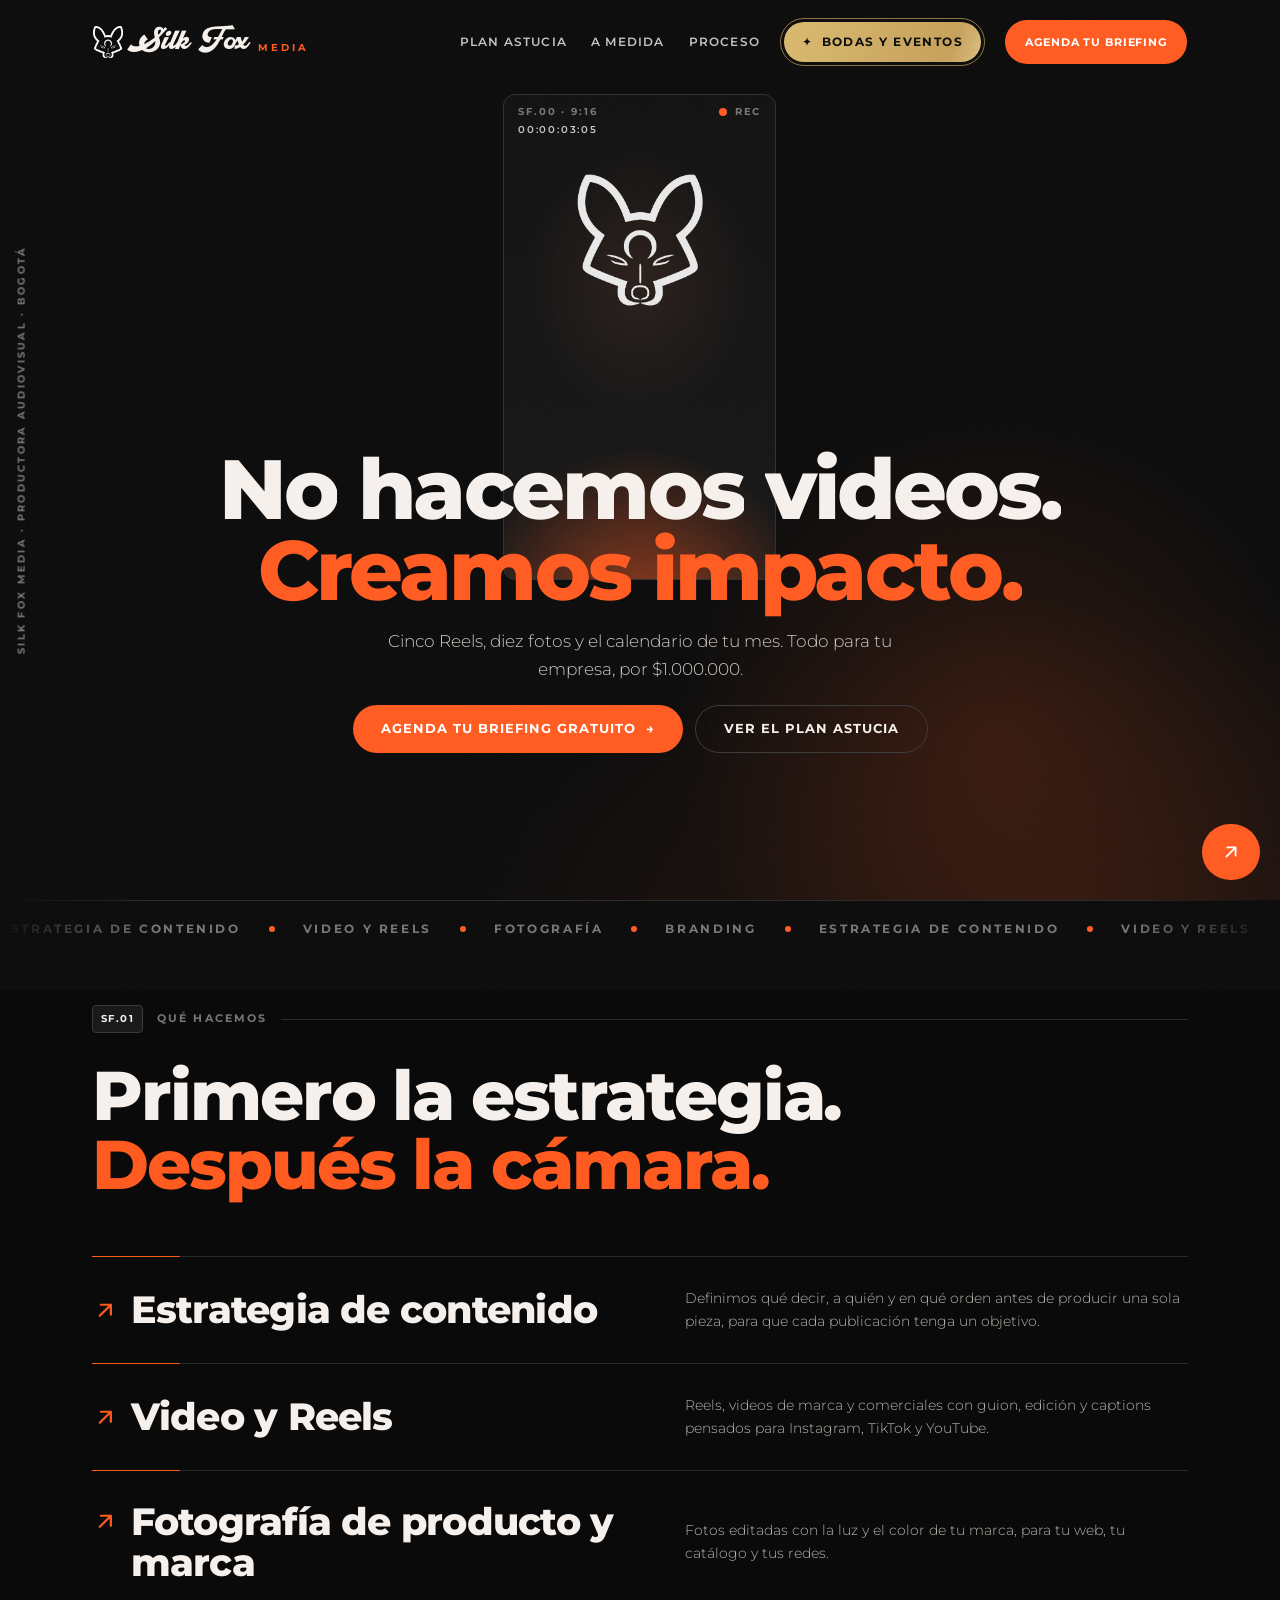
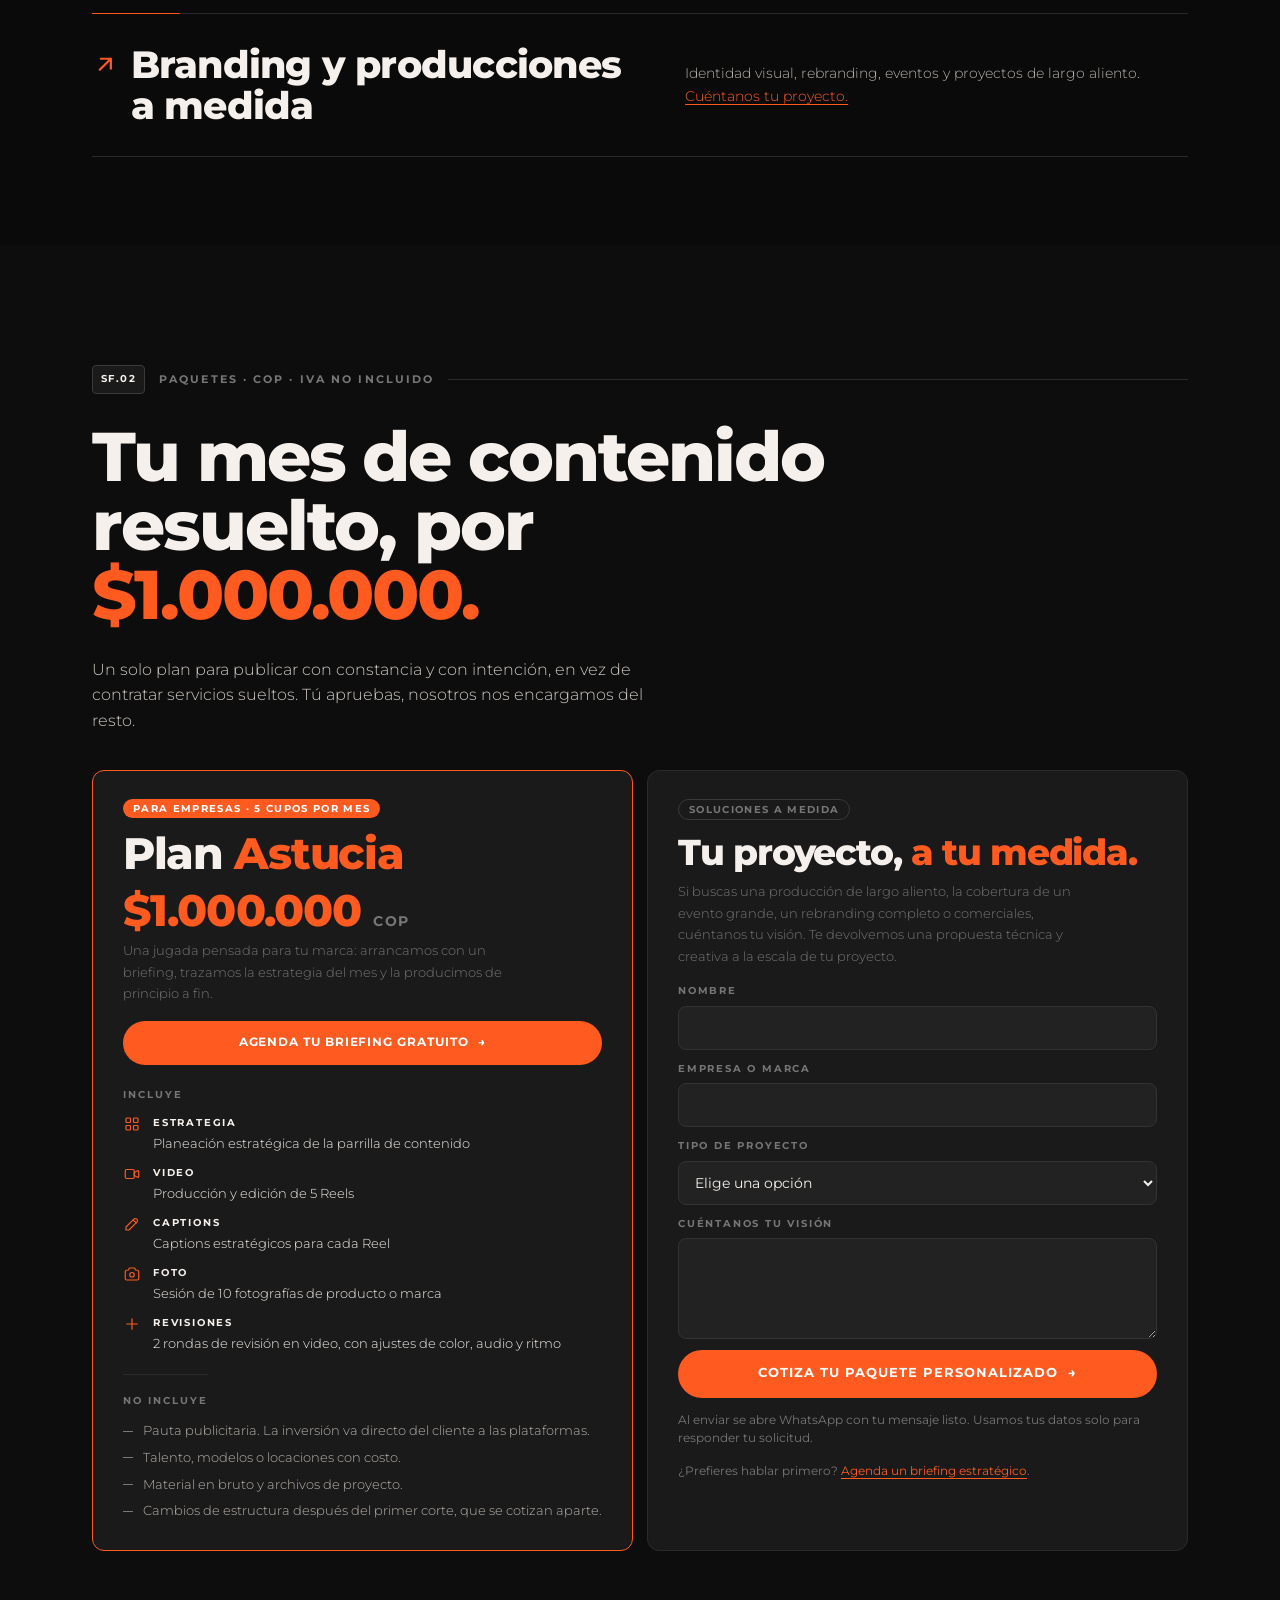
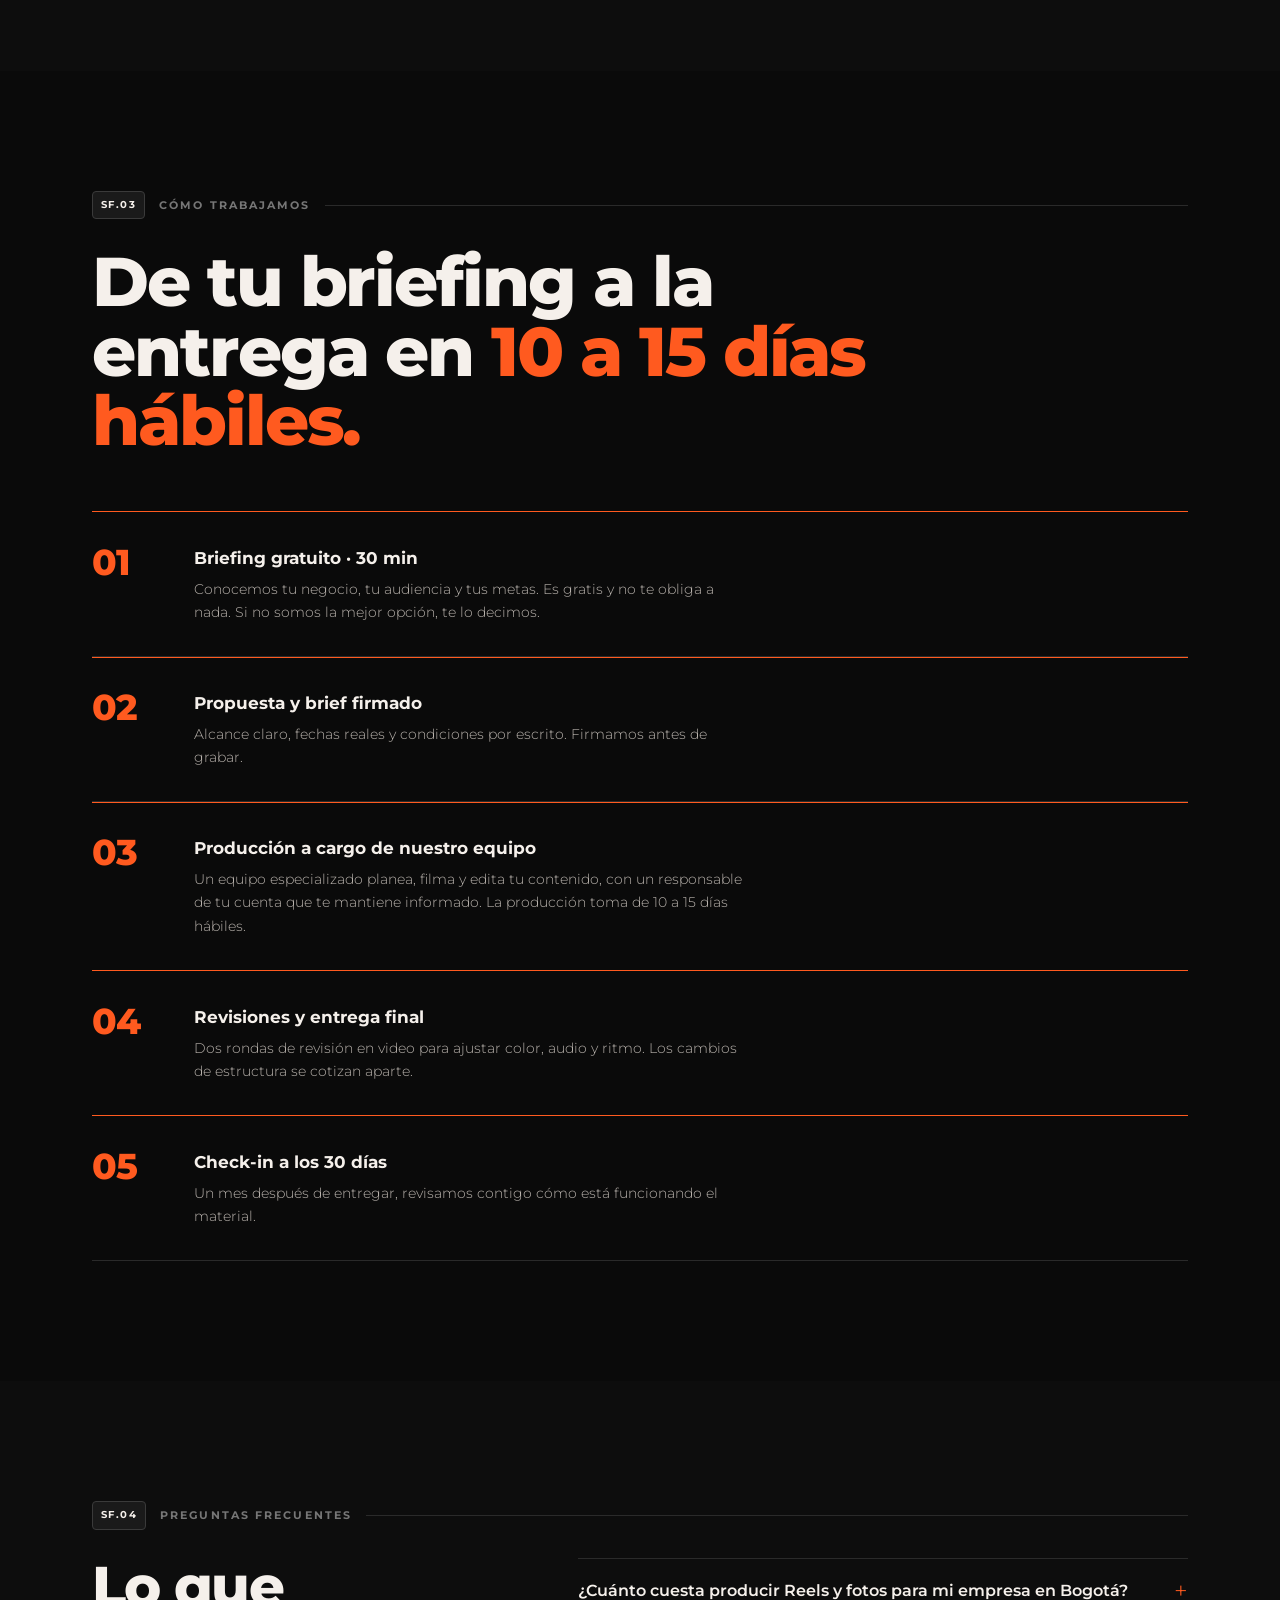
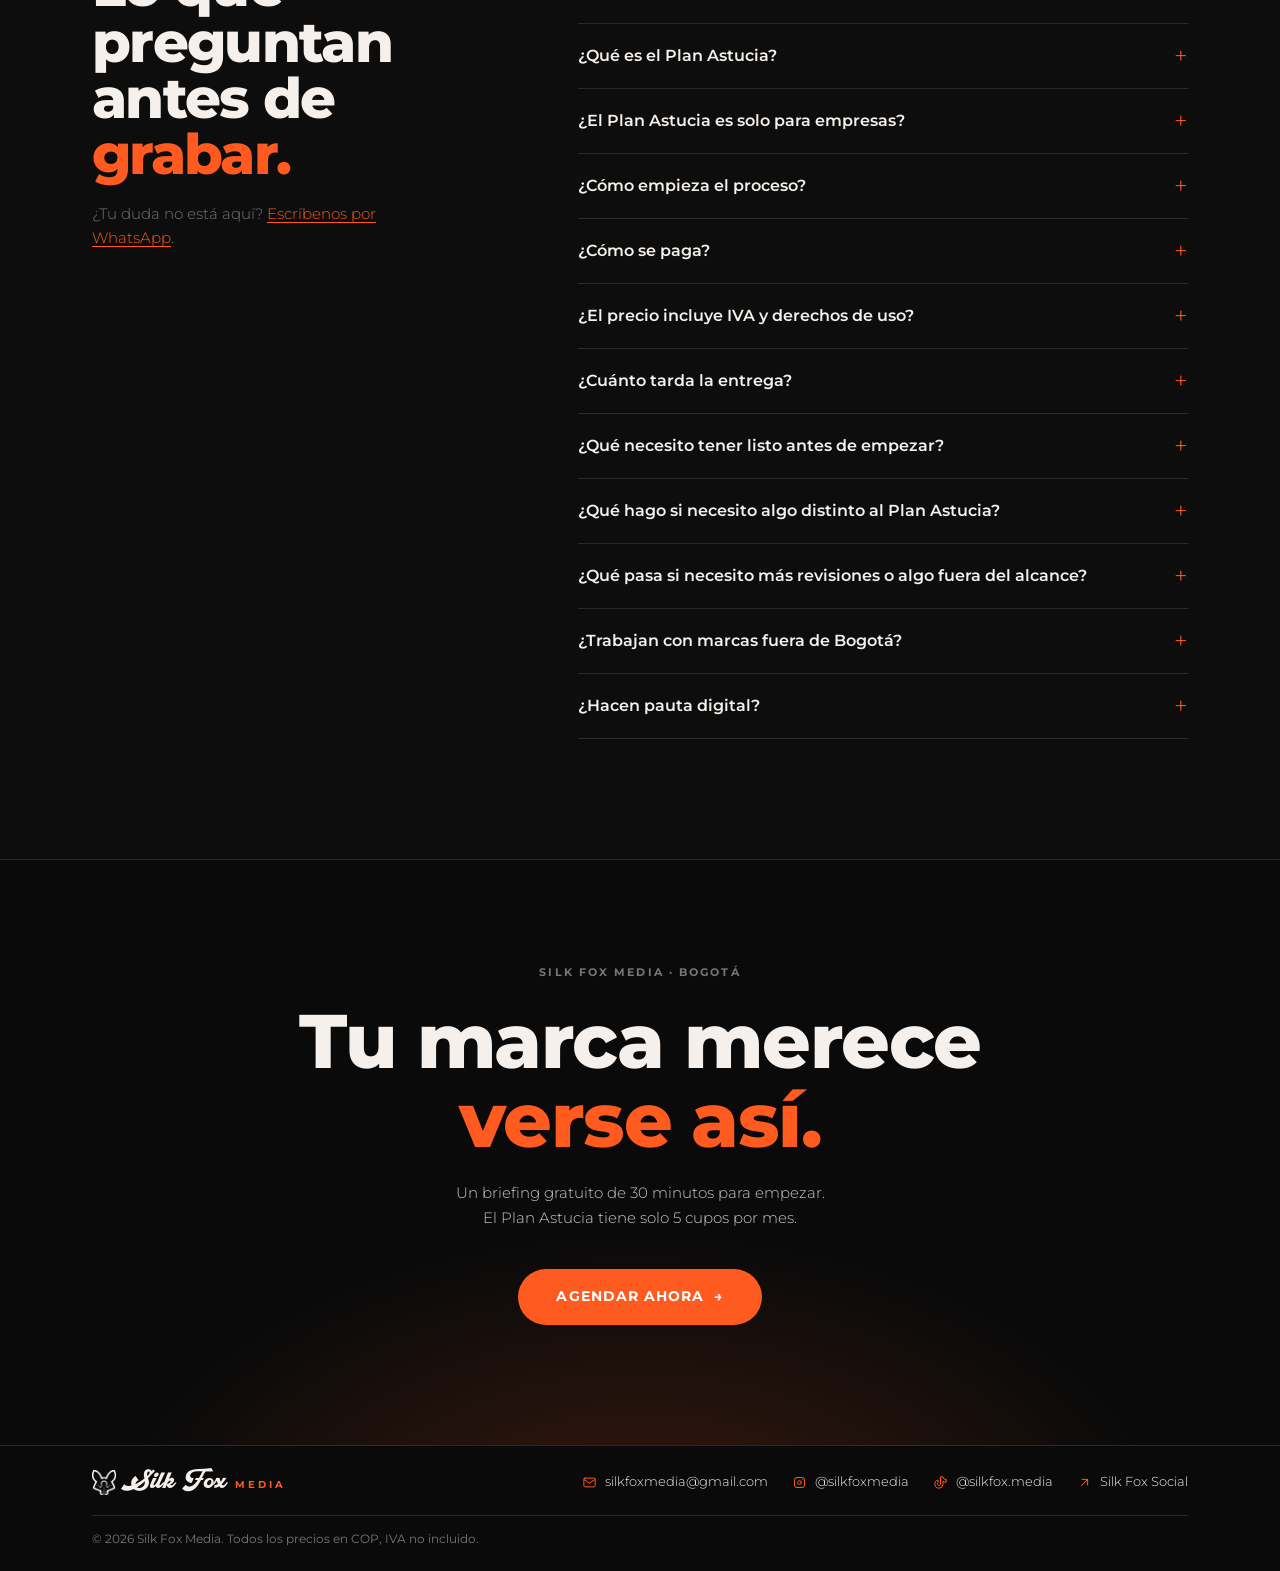
==== commit 25d03502: "Volver a la versión anterior a la capa cinematográfica Revierte bf4938f a pedido del usuario.  Co-Au" ====
--- a/index.html
+++ b/index.html
@@ -28,7 +28,6 @@
 <link rel="prefetch" href="social.html">
 <link rel="stylesheet" href="transition.css">
 <link rel="stylesheet" href="styles.css">
-<link rel="stylesheet" href="cine.css">
 <script type="application/ld+json">
 [
  {
@@ -219,7 +218,6 @@
     <symbol id="i-plus" viewBox="0 0 24 24"><path d="M12 5v14M5 12h14"/></symbol>
     <symbol id="i-arrow" viewBox="0 0 24 24"><path d="M7 17L17 7M8 7h9v9"/></symbol>
     <symbol id="i-tiktok" viewBox="0 0 24 24"><path d="M21 7.917v4.034a9.948 9.948 0 0 1-5-1.951v4.5a6.5 6.5 0 1 1-8-6.326v4.326a2.5 2.5 0 1 0 4 2v-11.5h4.083a6.005 6.005 0 0 0 4.917 4.917z"/></symbol>
-    <symbol id="i-play" viewBox="0 0 24 24"><path d="M7 4v16l13-8z"/></symbol>
     <symbol id="i-check" viewBox="0 0 24 24"><path d="M5 12l5 5L20 7"/></symbol>
     <symbol id="i-mail" viewBox="0 0 24 24"><rect x="3" y="5" width="18" height="14" rx="2"/><path d="M3 7l9 6l9-6"/></symbol>
     <symbol id="i-clock" viewBox="0 0 24 24"><circle cx="12" cy="12" r="9"/><path d="M12 7v5l3 3"/></symbol>
@@ -235,7 +233,7 @@
     <a class="logo" href="#top" aria-label="Silk Fox Media, inicio"><img src="assets/images/logo.png" alt="" width="34" height="36"><span class="logo__t">Silk Fox</span><span class="logo__m">Media</span></a>
     <nav class="nav__links" id="menu" aria-label="Principal">
       <a href="#oferta">Plan Astucia</a>
-      <a href="#trabajos">Trabajos</a>
+      <a href="#medida">A medida</a>
       <a href="#proceso">Proceso</a>
       <a class="nav__social" data-transition="social" href="social.html"><i aria-hidden="true">✦</i>Bodas y eventos</a>
             <a class="btn btn--primary btn--sm nav__cta" data-wa href="#contacto">Agenda tu briefing</a>
@@ -249,13 +247,11 @@
 <!-- 2. HERO -->
 <section class="hero" id="top">
   <div class="hero__stage">
-    <div class="reel" aria-hidden="true" data-media>
-      <video class="reel__video" data-lazy muted loop playsinline preload="none" poster="assets/media/hero-poster.jpg"><source data-src="assets/media/hero-loop.mp4" type="video/mp4"></video>
-      <span class="reel__tag">ESC. 00 · 9:16</span>
+    <div class="reel" aria-hidden="true">
+      <span class="reel__tag">SF.00 · 9:16</span>
       <img class="reel__fox" src="assets/images/logo.png" alt="" width="399" height="418">
       <span class="rec"><b></b>REC</span>
       <span class="tc" id="tc">00:00:00:00</span>
-      <span class="media__todo">media/hero-loop.mp4</span>
     </div>
     <div class="wrap hero__in">
       <h1 class="hero__title">No hacemos videos.<br><span class="accent">Creamos impacto.</span></h1>
@@ -270,90 +266,11 @@
 
 <div class="marquee" aria-hidden="true"><div class="marquee__track"><span>Estrategia de contenido</span><i></i><span>Video y Reels</span><i></i><span>Fotografía</span><i></i><span>Branding</span><i></i><span>Estrategia de contenido</span><i></i><span>Video y Reels</span><i></i><span>Fotografía</span><i></i><span>Branding</span><i></i><span>Estrategia de contenido</span><i></i><span>Video y Reels</span><i></i><span>Fotografía</span><i></i><span>Branding</span><i></i></div></div>
 
-<!-- SHOWREEL: el panel 9:16 del hero crece hasta pantalla completa -->
-<section class="reelx" id="showreel" aria-label="Showreel">
-  <div class="reelx__pin">
-    <a class="reelx__frame" href="assets/media/showreel.mp4" data-play data-video="assets/media/showreel.mp4" data-title="Showreel Silk Fox Media 2026" data-media>
-      <span class="reelx__ph ph-media" aria-hidden="true"></span>
-      <video class="reelx__video" data-lazy muted loop playsinline preload="none" poster="assets/media/showreel-poster.jpg"><source data-src="assets/media/showreel-loop.mp4" type="video/mp4"></video>
-      <span class="reelx__ui">
-        <span class="reelx__k">Showreel 2026</span>
-        <span class="reelx__t">Esto es lo que hacemos.</span>
-        <span class="reelx__btn"><svg class="ico" aria-hidden="true"><use href="#i-play"/></svg>Ver showreel completo</span>
-      </span>
-      <span class="media__todo">media/showreel-loop.mp4 · showreel.mp4</span>
-    </a>
-    <i class="lb lb--t" aria-hidden="true"></i><i class="lb lb--b" aria-hidden="true"></i>
-  </div>
-</section>
-
-<!-- TRABAJOS -->
-<section class="sec" id="trabajos">
-  <div class="wrap">
-    <div class="divider reveal" data-code="ESC. 01"><span>Trabajos</span></div>
-    <h2 class="h2 reveal"><span class="h2__in">Proyectos que ya están <span class="accent">en pantalla.</span></span></h2>
-    <div class="works">
-      <a class="work w-8 reveal" href="assets/media/projects/teaser.mp4" data-play data-video="assets/media/projects/teaser.mp4" data-title="Teaser promocional">
-        <div class="work__media ph-media" data-media>
-          <img data-asset src="assets/media/projects/teaser-cover.jpg" alt="Teaser promocional" loading="lazy">
-          <video class="work__prev" data-preview muted loop playsinline preload="none"><source data-src="assets/media/projects/teaser-preview.mp4" type="video/mp4"></video>
-          <span class="work__play" aria-hidden="true"><svg class="ico"><use href="#i-play"/></svg></span>
-          <span class="media__todo">projects/teaser-cover.jpg · -preview.mp4 · .mp4</span>
-        </div>
-        <div class="work__info"><span class="work__cat">Corporativo</span><h3>Teaser promocional</h3></div>
-      </a>
-      <a class="work w-4 reveal" href="assets/media/projects/villa-de-leyva.mp4" data-play data-video="assets/media/projects/villa-de-leyva.mp4" data-title="Villa de Leyva">
-        <div class="work__media ph-media" data-media>
-          <img data-asset src="assets/media/projects/villa-de-leyva-cover.jpg" alt="Villa de Leyva" loading="lazy">
-          <video class="work__prev" data-preview muted loop playsinline preload="none"><source data-src="assets/media/projects/villa-de-leyva-preview.mp4" type="video/mp4"></video>
-          <span class="work__play" aria-hidden="true"><svg class="ico"><use href="#i-play"/></svg></span>
-          <span class="media__todo">projects/villa-de-leyva-cover.jpg · -preview.mp4 · .mp4</span>
-        </div>
-        <div class="work__info"><span class="work__cat">Brand story</span><h3>Villa de Leyva</h3></div>
-      </a>
-      <a class="work w-4 reveal" href="assets/media/projects/jeep-weekend.mp4" data-play data-video="assets/media/projects/jeep-weekend.mp4" data-title="Jeep Weekend">
-        <div class="work__media ph-media" data-media>
-          <img data-asset src="assets/media/projects/jeep-weekend-cover.jpg" alt="Jeep Weekend" loading="lazy">
-          <video class="work__prev" data-preview muted loop playsinline preload="none"><source data-src="assets/media/projects/jeep-weekend-preview.mp4" type="video/mp4"></video>
-          <span class="work__play" aria-hidden="true"><svg class="ico"><use href="#i-play"/></svg></span>
-          <span class="media__todo">projects/jeep-weekend-cover.jpg · -preview.mp4 · .mp4</span>
-        </div>
-        <div class="work__info"><span class="work__cat">Evento de marca</span><h3>Jeep Weekend</h3></div>
-      </a>
-      <a class="work w-8 reveal" href="assets/media/projects/villa-de-leyva-v2.mp4" data-play data-video="assets/media/projects/villa-de-leyva-v2.mp4" data-title="Villa de Leyva · Versión 2">
-        <div class="work__media ph-media" data-media>
-          <img data-asset src="assets/media/projects/villa-de-leyva-v2-cover.jpg" alt="Villa de Leyva · Versión 2" loading="lazy">
-          <video class="work__prev" data-preview muted loop playsinline preload="none"><source data-src="assets/media/projects/villa-de-leyva-v2-preview.mp4" type="video/mp4"></video>
-          <span class="work__play" aria-hidden="true"><svg class="ico"><use href="#i-play"/></svg></span>
-          <span class="media__todo">projects/villa-de-leyva-v2-cover.jpg · -preview.mp4 · .mp4</span>
-        </div>
-        <div class="work__info"><span class="work__cat">Brand story</span><h3>Villa de Leyva · Versión 2</h3></div>
-      </a>
-      <a class="work w-6 reveal" href="assets/media/projects/foto-producto.jpg" data-img data-title="Fotografía de producto">
-        <div class="work__media ph-media" data-media>
-          <img data-asset src="assets/media/projects/foto-producto.jpg" alt="Fotografía de producto" loading="lazy">
-          
-          <span class="media__todo">projects/foto-producto.jpg</span>
-        </div>
-        <div class="work__info"><span class="work__cat">Fotografía</span><h3>Fotografía de producto</h3></div>
-      </a>
-      <a class="work w-6 reveal" href="assets/media/projects/foto-marca.jpg" data-img data-title="Fotografía de marca">
-        <div class="work__media ph-media" data-media>
-          <img data-asset src="assets/media/projects/foto-marca.jpg" alt="Fotografía de marca" loading="lazy">
-          
-          <span class="media__todo">projects/foto-marca.jpg</span>
-        </div>
-        <div class="work__info"><span class="work__cat">Fotografía</span><h3>Fotografía de marca</h3></div>
-      </a>
-    </div>
-  </div>
-</section>
-
 <!-- SERVICIOS -->
 <section class="sec sec--tight" id="servicios">
   <div class="wrap">
-    <div class="divider reveal" data-code="ESC. 02"><span>Qué hacemos</span></div>
-    <h2 class="h2 reveal"><span class="h2__in">Primero la estrategia. <span class="accent">Después la cámara.</span></span></h2>
+    <div class="divider reveal" data-code="SF.01"><span>Qué hacemos</span></div>
+    <h2 class="h2 reveal">Primero la estrategia. <span class="accent">Después la cámara.</span></h2>
     <ul class="svc">
       <li class="reveal"><h3><svg class="ico ico--sm" aria-hidden="true"><use href="#i-arrow"/></svg>Estrategia de contenido</h3><p>Definimos qué decir, a quién y en qué orden antes de producir una sola pieza, para que cada publicación tenga un objetivo.</p></li>
       <li class="reveal"><h3><svg class="ico ico--sm" aria-hidden="true"><use href="#i-arrow"/></svg>Video y Reels</h3><p>Reels, videos de marca y comerciales con guion, edición y captions pensados para Instagram, TikTok y YouTube.</p></li>
@@ -366,8 +283,8 @@
 <!-- 3. PAQUETES: PLAN FUNDADORES + A MEDIDA -->
 <section class="sec" id="oferta">
   <div class="wrap">
-    <div class="divider reveal" data-code="ESC. 03"><span>Paquetes · COP · IVA no incluido</span></div>
-    <h2 class="h2 reveal"><span class="h2__in">Tu mes de contenido resuelto, por <span class="accent">$1.000.000.</span></span></h2>
+    <div class="divider reveal" data-code="SF.02"><span>Paquetes · COP · IVA no incluido</span></div>
+    <h2 class="h2 reveal">Tu mes de contenido resuelto, por <span class="accent">$1.000.000.</span></h2>
     <p class="lead reveal">Un solo plan para publicar con constancia y con intención, en vez de contratar servicios sueltos. Tú apruebas, nosotros nos encargamos del resto.</p>
     <div class="pkgs">
 
@@ -422,34 +339,17 @@
   </div>
 </section>
 
-<!-- 5. PROCESO: storyboard horizontal -->
-<section class="story" id="proceso">
-  <div class="story__pin">
-    <div class="wrap story__head">
-      <div class="divider reveal" data-code="ESC. 04"><span>Cómo trabajamos</span></div>
-      <h2 class="h2 reveal"><span class="h2__in">De tu briefing a la entrega en <span class="accent">10 a 15 días hábiles.</span></span></h2>
-    </div>
-    <ol class="story__track">
-      <li class="frame reveal">
-        <div class="frame__shot"><span class="frame__esc">ESC. 04 · TOMA 01</span><svg class="ico" aria-hidden="true"><use href="#i-calendar"/></svg><span class="frame__n" aria-hidden="true">01</span></div>
-        <h3>Briefing gratuito · 30 min</h3><p>Conocemos tu negocio, tu audiencia y tus metas. Es gratis y no te obliga a nada. Si no somos la mejor opción, te lo decimos.</p>
-      </li>
-      <li class="frame reveal">
-        <div class="frame__shot"><span class="frame__esc">ESC. 04 · TOMA 02</span><svg class="ico" aria-hidden="true"><use href="#i-invoice"/></svg><span class="frame__n" aria-hidden="true">02</span></div>
-        <h3>Propuesta y brief firmado</h3><p>Alcance claro, fechas reales y condiciones por escrito. Firmamos antes de grabar.</p>
-      </li>
-      <li class="frame reveal">
-        <div class="frame__shot"><span class="frame__esc">ESC. 04 · TOMA 03</span><svg class="ico" aria-hidden="true"><use href="#i-camera"/></svg><span class="frame__n" aria-hidden="true">03</span></div>
-        <h3>Producción a cargo de nuestro equipo</h3><p>Un equipo especializado planea, filma y edita tu contenido, con un responsable de tu cuenta que te mantiene informado. La producción toma de 10 a 15 días hábiles.</p>
-      </li>
-      <li class="frame reveal">
-        <div class="frame__shot"><span class="frame__esc">ESC. 04 · TOMA 04</span><svg class="ico" aria-hidden="true"><use href="#i-check"/></svg><span class="frame__n" aria-hidden="true">04</span></div>
-        <h3>Revisiones y entrega final</h3><p>Dos rondas de revisión en video para ajustar color, audio y ritmo. Los cambios de estructura se cotizan aparte.</p>
-      </li>
-      <li class="frame reveal">
-        <div class="frame__shot"><span class="frame__esc">ESC. 04 · TOMA 05</span><svg class="ico" aria-hidden="true"><use href="#i-clock"/></svg><span class="frame__n" aria-hidden="true">05</span></div>
-        <h3>Check-in a los 30 días</h3><p>Un mes después de entregar, revisamos contigo cómo está funcionando el material.</p>
-      </li>
+<!-- 5. PROCESO -->
+<section class="sec" id="proceso">
+  <div class="wrap">
+    <div class="divider reveal" data-code="SF.03"><span>Cómo trabajamos</span></div>
+    <h2 class="h2 reveal">De tu briefing a la entrega en <span class="accent">10 a 15 días hábiles.</span></h2>
+    <ol class="steps">
+      <li class="reveal"><span class="steps__n">01</span><div><h3>Briefing gratuito · 30 min</h3><p>Conocemos tu negocio, tu audiencia y tus metas. Es gratis y no te obliga a nada. Si no somos la mejor opción, te lo decimos.</p></div></li>
+      <li class="reveal"><span class="steps__n">02</span><div><h3>Propuesta y brief firmado</h3><p>Alcance claro, fechas reales y condiciones por escrito. Firmamos antes de grabar.</p></div></li>
+      <li class="reveal"><span class="steps__n">03</span><div><h3>Producción a cargo de nuestro equipo</h3><p>Un equipo especializado planea, filma y edita tu contenido, con un responsable de tu cuenta que te mantiene informado. La producción toma de 10 a 15 días hábiles.</p></div></li>
+      <li class="reveal"><span class="steps__n">04</span><div><h3>Revisiones y entrega final</h3><p>Dos rondas de revisión en video para ajustar color, audio y ritmo. Los cambios de estructura se cotizan aparte.</p></div></li>
+      <li class="reveal"><span class="steps__n">05</span><div><h3>Check-in a los 30 días</h3><p>Un mes después de entregar, revisamos contigo cómo está funcionando el material.</p></div></li>
     </ol>
   </div>
 </section>
@@ -457,10 +357,10 @@
 <!-- 7. FAQ -->
 <section class="sec" id="faq">
   <div class="wrap">
-    <div class="divider reveal" data-code="ESC. 05"><span>Preguntas frecuentes</span></div>
+    <div class="divider reveal" data-code="SF.04"><span>Preguntas frecuentes</span></div>
     <div class="faqgrid">
       <div class="faqgrid__head reveal">
-        <h2 class="h2"><span class="h2__in">Lo que preguntan antes de <span class="accent">grabar.</span></span></h2>
+        <h2 class="h2">Lo que preguntan antes de <span class="accent">grabar.</span></h2>
         <p class="muted">¿Tu duda no está aquí? <a class="lnk" data-wa data-msg="Hola, tengo una pregunta sobre los servicios de Silk Fox Media." href="#contacto">Escríbenos por WhatsApp</a>.</p>
       </div>
       <div class="faq reveal">
@@ -506,18 +406,10 @@
   </div>
 </footer>
 
-<div class="vig" aria-hidden="true"></div>
-<div class="leak" aria-hidden="true"></div>
-<div class="hud">
-  <button class="snd" type="button" aria-pressed="false" aria-label="Activar sonido ambiente"><span class="snd__bars" aria-hidden="true"><i></i><i></i><i></i><i></i></span><span class="snd__t">Sonido</span></button>
-  <span class="tcx" aria-hidden="true">TC 00:00:00:00</span>
-</div>
 <a class="fab" data-wa href="#contacto" aria-label="Agenda tu briefing gratuito por WhatsApp"><svg class="ico" aria-hidden="true"><use href="#i-arrow"/></svg><span>Agenda tu briefing</span></a>
 <p class="side" aria-hidden="true">Silk Fox Media · Productora audiovisual · Bogotá</p>
-<script src="cine.js"></script>
 <script src="main.js"></script>
 <script src="motion.js"></script>
-<script src="media-cine.js"></script>
 <script src="transition.js"></script>
 </body>
 </html>
--- a/styles.css
+++ b/styles.css
@@ -482,133 +482,3 @@
 
 .pkg__name{font-weight:800;font-size:clamp(30px,3.4vw,44px);line-height:1.02;letter-spacing:-.03em;margin:14px 0 0}
 .pkgs .founders__amount{margin-top:12px}
-
-/* =========================================================
-   CINE v4 · video, showreel que crece, trabajos, storyboard,
-   formato cine, viñeta, destellos de luz, HUD con sonido
-   ========================================================= */
-/* relleno elegante mientras falta un asset */
-.ph-media{position:relative;overflow:hidden;background:
-  radial-gradient(70% 60% at 50% 115%,rgba(255,90,31,.30),transparent 70%),
-  repeating-linear-gradient(0deg,rgba(255,255,255,.022) 0 1px,transparent 1px 3px),
-  linear-gradient(160deg,#1a1a1a,#0c0c0c)}
-.ph-media img,.ph-media video{position:absolute;inset:0;width:100%;height:100%;object-fit:cover}
-
-/* hero: video vertical dentro del panel */
-.reel__video{position:absolute;inset:0;width:100%;height:100%;object-fit:cover;z-index:0;opacity:0;transition:opacity 1s var(--ease)}
-.reel.has-video .reel__video{opacity:1}
-.reel.has-video .reel__fox{opacity:0}
-.reel__fox{transition:opacity .8s}
-.reel__tag,.reel .rec,.reel .tc{z-index:2;text-shadow:0 1px 6px rgba(0,0,0,.6)}
-
-/* showreel: del 9:16 a la pantalla completa */
-.reelx{position:relative;height:280vh;background:var(--bg)}
-.reelx__pin{position:sticky;top:0;height:100vh;height:100svh;overflow:hidden;display:grid;place-items:center}
-.reelx__frame{position:relative;display:block;width:300px;height:533px;border:.5px solid #2f2f2f;border-radius:12px;overflow:hidden;color:var(--text);text-decoration:none;will-change:width,height}
-.reelx__ph{position:absolute;inset:0}
-.reelx__ph::after{content:"";position:absolute;left:50%;top:50%;width:min(22vw,180px);aspect-ratio:399/418;transform:translate(-50%,-50%);background:url(assets/images/logo.png) center/contain no-repeat;opacity:.08}
-.reelx__video{position:absolute;inset:0;width:100%;height:100%;object-fit:cover;opacity:0;transition:opacity 1s}
-.reelx__frame.has-video .reelx__video{opacity:1}
-.reelx__ui{position:absolute;inset:auto 0 0 0;z-index:2;display:grid;justify-items:start;gap:12px;padding:clamp(22px,5vw,72px);
-  background:linear-gradient(transparent,rgba(0,0,0,.75));opacity:var(--ui,0);transform:translateY(calc((1 - var(--ui,0)) * 24px))}
-.reelx__k{font-weight:700;font-size:11px;letter-spacing:.24em;text-transform:uppercase;color:var(--orange)}
-.reelx__t{font-weight:800;font-size:clamp(34px,6.4vw,104px);line-height:.98;letter-spacing:-.035em}
-.reelx__btn{display:inline-flex;align-items:center;gap:10px;min-height:48px;padding:0 24px;border-radius:100px;background:var(--orange);color:#fff;font-weight:700;font-size:12px;letter-spacing:.1em;text-transform:uppercase;transition:background .3s}
-.reelx__btn .ico{stroke:#fff;fill:#fff;width:14px;height:14px}
-.reelx__frame:hover .reelx__btn{background:var(--orange-light)}
-.lb{position:absolute;left:0;right:0;z-index:4;height:var(--bar,0px);background:#000;pointer-events:none}
-.lb--t{top:0}.lb--b{bottom:0}
-
-/* trabajos */
-.works{display:grid;gap:14px;grid-template-columns:1fr}
-.work{display:flex;flex-direction:column;text-decoration:none;color:var(--text);position:relative}
-.work__media{border-radius:var(--radius);border:.5px solid #262626;aspect-ratio:16/9}
-.work.w-4 .work__media{aspect-ratio:4/5}
-.work__media img,.work__media video{transition:transform 1.2s var(--ease),opacity .6s}
-.work__prev{opacity:0}
-.work__media.has-video .work__prev{opacity:1}
-.work:hover .work__media img,.work:hover .work__media video{transform:scale(1.04)}
-.work__play{position:absolute;left:50%;top:50%;z-index:3;width:64px;height:64px;margin:-32px 0 0 -32px;border-radius:50%;display:grid;place-items:center;background:rgba(10,10,10,.55);border:1px solid rgba(255,255,255,.25);backdrop-filter:blur(6px);transition:transform .5s var(--ease),background .3s}
-.work__play .ico{fill:#fff;stroke:#fff;width:18px;height:18px;margin-left:3px}
-.work:hover .work__play{transform:scale(1.12);background:var(--orange);border-color:var(--orange)}
-.work__info{display:flex;align-items:baseline;justify-content:space-between;gap:16px;padding:14px 2px 0}
-.work__info h3{font-weight:700;font-size:clamp(17px,1.6vw,21px);letter-spacing:-.01em}
-.work__cat{order:2;font-weight:700;font-size:10px;letter-spacing:.2em;text-transform:uppercase;color:var(--muted);white-space:nowrap}
-@media (min-width:768px){
-  .works{grid-template-columns:repeat(12,1fr);gap:18px}
-  .w-8{grid-column:span 8}.w-6{grid-column:span 6}.w-4{grid-column:span 4}
-  .work.w-4 .work__media{aspect-ratio:auto;flex:1;min-height:100%}
-  .work.w-4{display:grid;grid-template-rows:1fr auto}
-  .work.w-6 .work__media{aspect-ratio:4/3}
-}
-
-/* proceso como storyboard */
-.story{position:relative;padding:88px 0 40px}
-.story__head .h2{margin-bottom:36px}
-.story__track{list-style:none;margin:0;display:flex;gap:18px;overflow-x:auto;scroll-snap-type:x mandatory;padding:8px var(--gutter) 24px;scrollbar-width:none}
-.story__track::-webkit-scrollbar{display:none}
-.frame{flex:0 0 min(82vw,400px);scroll-snap-align:start}
-.frame__shot{position:relative;aspect-ratio:16/10;border:.5px solid #333;border-radius:8px;display:grid;place-items:center;overflow:hidden;
-  background:repeating-linear-gradient(0deg,rgba(255,255,255,.02) 0 1px,transparent 1px 3px),linear-gradient(160deg,#181818,#0d0d0d)}
-.frame__shot::before,.frame__shot::after{content:"";position:absolute;width:16px;height:16px;border:1.5px solid #444}
-.frame__shot::before{top:10px;right:10px;border-left:0;border-bottom:0}
-.frame__shot::after{bottom:10px;left:10px;border-right:0;border-top:0}
-.frame__shot .ico{width:58px;height:58px;stroke-width:1.1;transition:transform .8s var(--ease)}
-.frame:hover .frame__shot .ico{transform:scale(1.12)}
-.frame__esc{position:absolute;top:12px;left:14px;font-weight:700;font-size:9.5px;letter-spacing:.2em;color:var(--muted)}
-.frame__n{position:absolute;right:16px;bottom:4px;font-weight:800;font-size:64px;line-height:1;letter-spacing:-.04em;color:#232323}
-.frame h3{margin:18px 0 6px;font-weight:700;font-size:17px}
-.frame p{color:#b9b3ad;font-size:14px;max-width:38ch}
-@media (min-width:1025px){
-  .story{padding:0}
-  .story__pin{position:sticky;top:0;height:100vh;display:flex;flex-direction:column;justify-content:center;overflow:hidden;padding-top:60px}
-  .story__track{overflow:visible;padding-left:max(var(--gutter),calc((100vw - 1160px) / 2 + var(--gutter)));padding-right:12vw;will-change:transform}
-  .frame{flex:0 0 420px}
-}
-
-/* títulos como créditos: el texto sube desde una máscara */
-.h2{overflow:hidden;padding-bottom:.08em}
-.js .h2__in{display:block;transition:transform 1.2s var(--ease-out) .12s}
-.js .h2.reveal:not(.in) .h2__in,.js .reveal:not(.in) .h2__in{transform:translateY(108%)}
-
-/* viñeta y destellos de luz */
-.vig{position:fixed;inset:0;z-index:45;pointer-events:none;background:radial-gradient(ellipse at center,transparent 58%,rgba(0,0,0,.42) 100%)}
-.leak{position:fixed;top:-20vh;left:0;z-index:46;width:55vw;height:140vh;pointer-events:none;opacity:0;mix-blend-mode:screen;filter:blur(40px);
-  background:radial-gradient(closest-side,rgba(255,138,92,.30),rgba(255,90,31,.10) 55%,transparent)}
-.leak.go{animation:leak 1.9s var(--ease) forwards}
-@keyframes leak{0%{transform:translateX(-70vw) skewX(-14deg);opacity:0}35%{opacity:.6}100%{transform:translateX(130vw) skewX(-14deg);opacity:0}}
-
-/* HUD: sonido y código de tiempo del scroll */
-.hud{position:fixed;left:20px;bottom:20px;z-index:70;display:flex;align-items:center;gap:16px}
-.snd{display:inline-flex;align-items:center;gap:10px;height:44px;padding:0 16px;border-radius:100px;border:.5px solid #333;background:rgba(18,18,18,.85);backdrop-filter:blur(8px);color:var(--text);
-  font:700 10px/1 'Montserrat',sans-serif;letter-spacing:.18em;text-transform:uppercase;cursor:pointer;transition:border-color .3s}
-.snd:hover{border-color:var(--orange)}
-.snd__bars{display:flex;align-items:flex-end;gap:2px;height:14px}
-.snd__bars i{width:2px;height:4px;background:var(--muted);transition:background .3s}
-.snd[aria-pressed=true] .snd__bars i{background:var(--orange);animation:eq .9s ease-in-out infinite alternate}
-.snd__bars i:nth-child(2){animation-delay:-.3s!important}.snd__bars i:nth-child(3){animation-delay:-.6s!important}.snd__bars i:nth-child(4){animation-delay:-.15s!important}
-@keyframes eq{from{height:3px}to{height:14px}}
-.snd.is-missing{opacity:.6}
-.tcx{display:none;font-weight:600;font-size:10px;letter-spacing:.18em;color:var(--muted);font-variant-numeric:tabular-nums}
-@media (min-width:1025px){.tcx{display:inline}}
-.side{display:none!important}
-@media (max-width:767px){.snd__t{display:none}.snd{padding:0 14px}}
-
-/* puntero: modo PLAY sobre videos */
-.cur--ring span{position:absolute;inset:0;display:grid;place-items:center;font:800 10px/1 'Montserrat',sans-serif;letter-spacing:.16em;color:#fff;opacity:0;transition:opacity .25s}
-.cur--ring.is-play{width:88px;height:88px;margin:-44px 0 0 -44px;background:var(--orange);border-color:var(--orange)}
-.cur--ring.is-play span{opacity:1}
-.cur--dot.is-play{opacity:0}
-
-@media (prefers-reduced-motion:reduce){
-  .reelx{height:auto;padding:40px var(--gutter)}
-  .reelx__pin{position:relative;height:auto}
-  .reelx__frame{width:100%!important;height:auto!important;aspect-ratio:16/9;border-radius:var(--radius)!important}
-  .reelx__ui{opacity:1;transform:none}
-  .leak{display:none}
-  .snd[aria-pressed=true] .snd__bars i{animation:none;height:10px}
-  .js .h2.reveal:not(.in) .h2__in,.js .reveal:not(.in) .h2__in{transform:none}
-}
-.reelx__ui{bottom:var(--bar,0px);padding-bottom:clamp(22px,4vw,48px)}
-.reelx__frame .media__todo{bottom:calc(var(--bar,0px) + 10px);left:auto;right:10px}
-.story__head .h2{font-size:clamp(30px,4.2vw,58px);max-width:20ch}
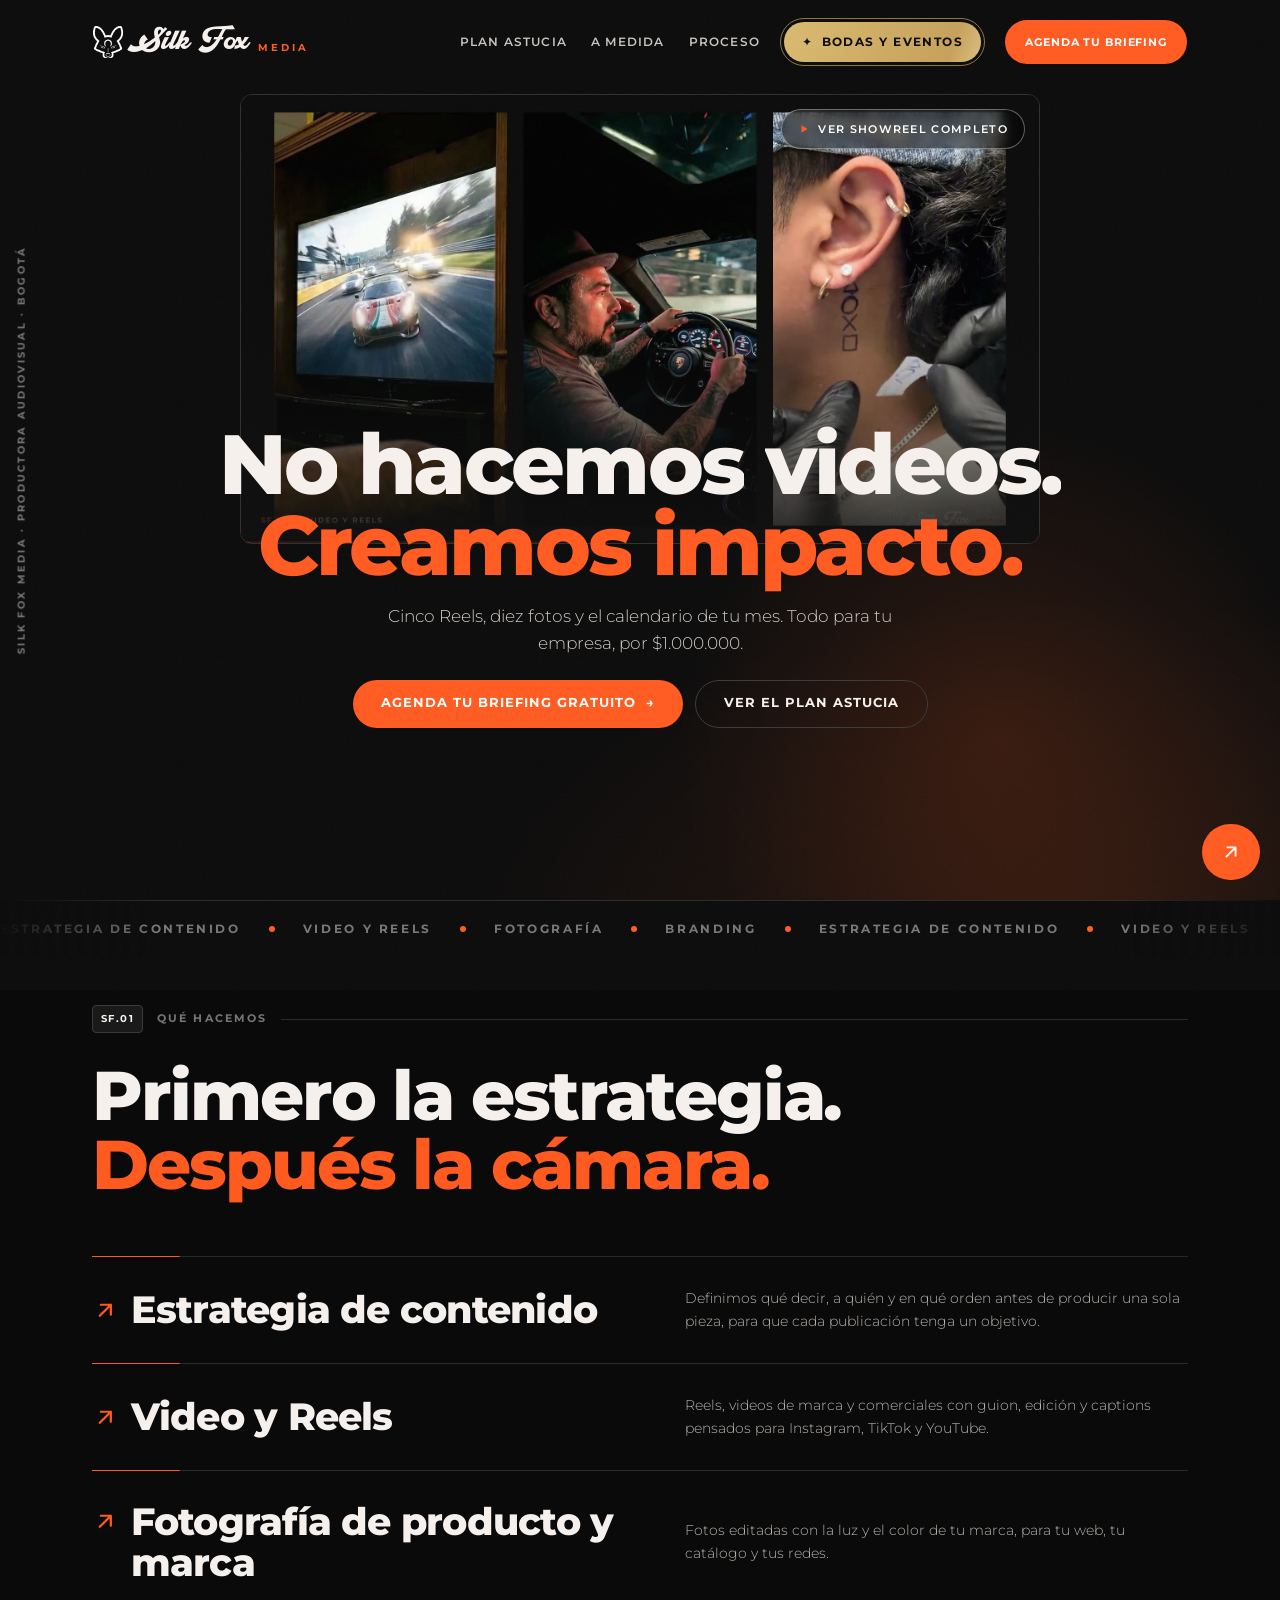
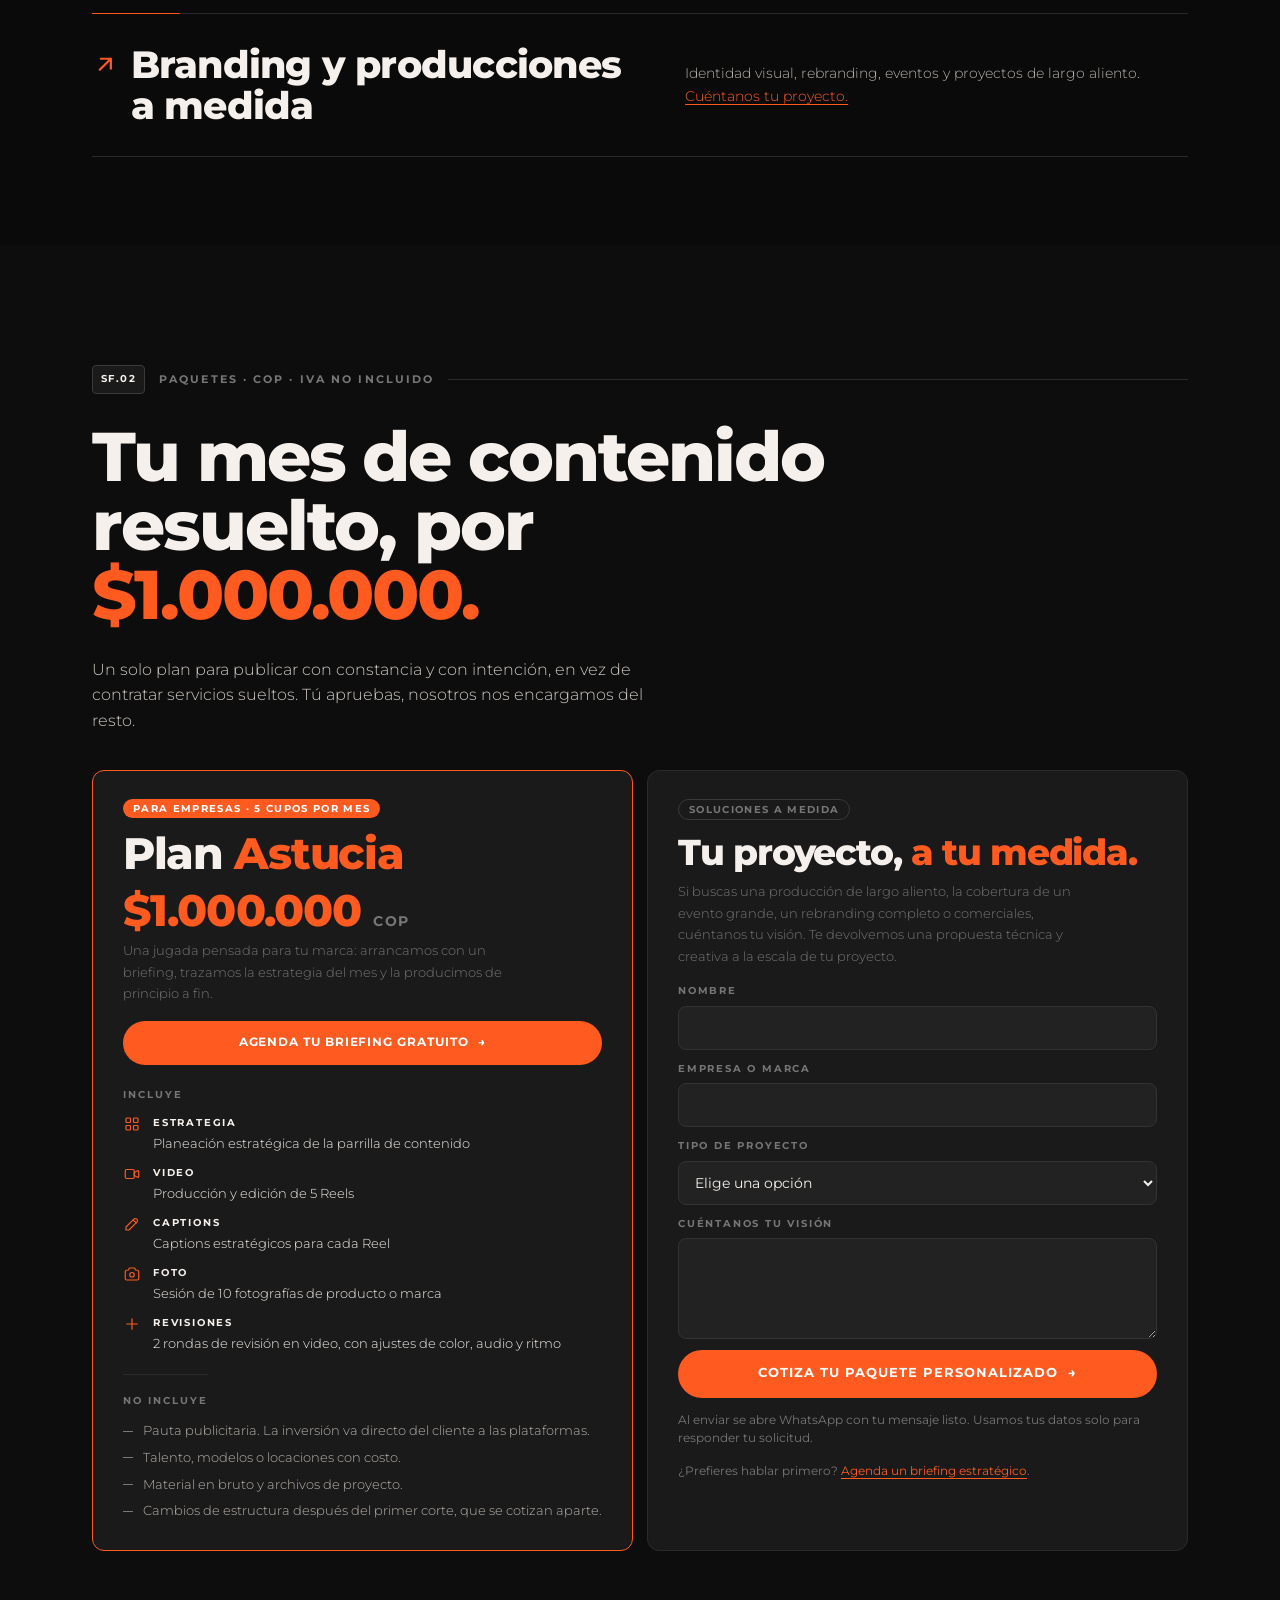
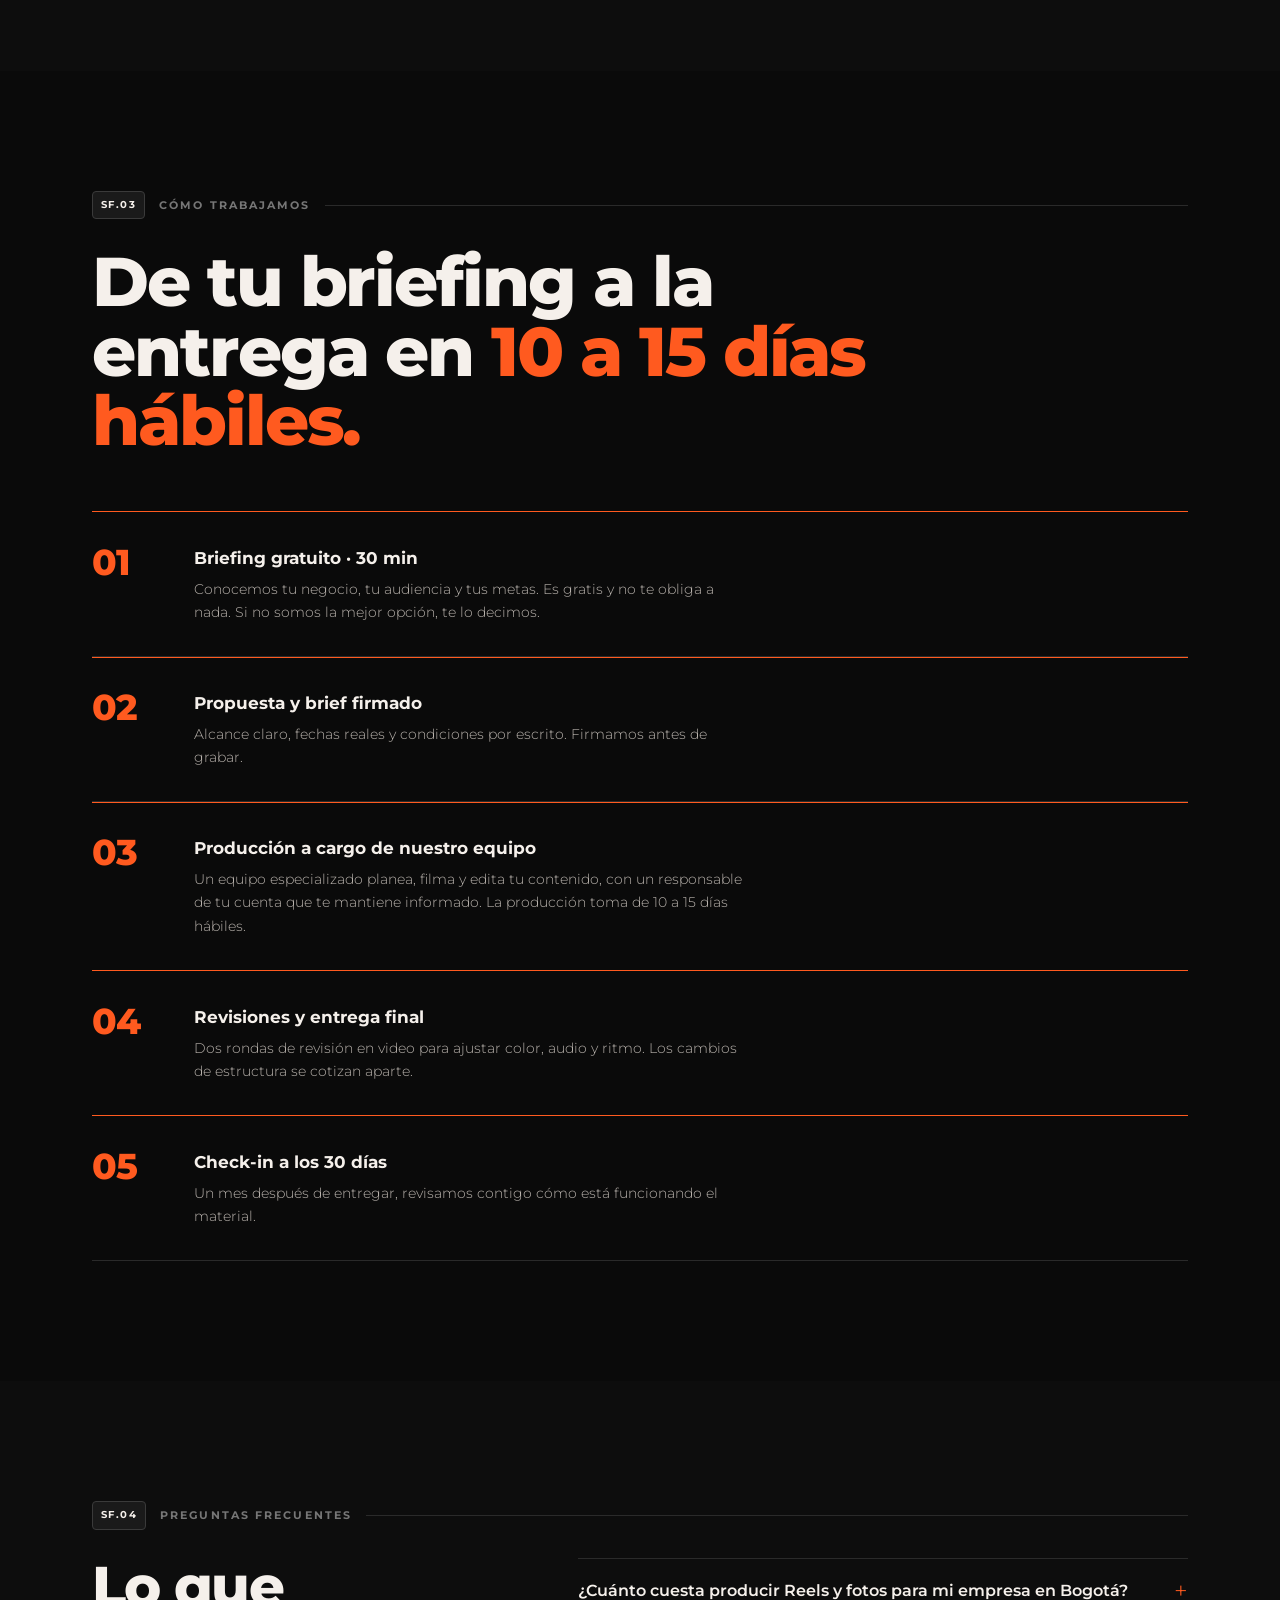
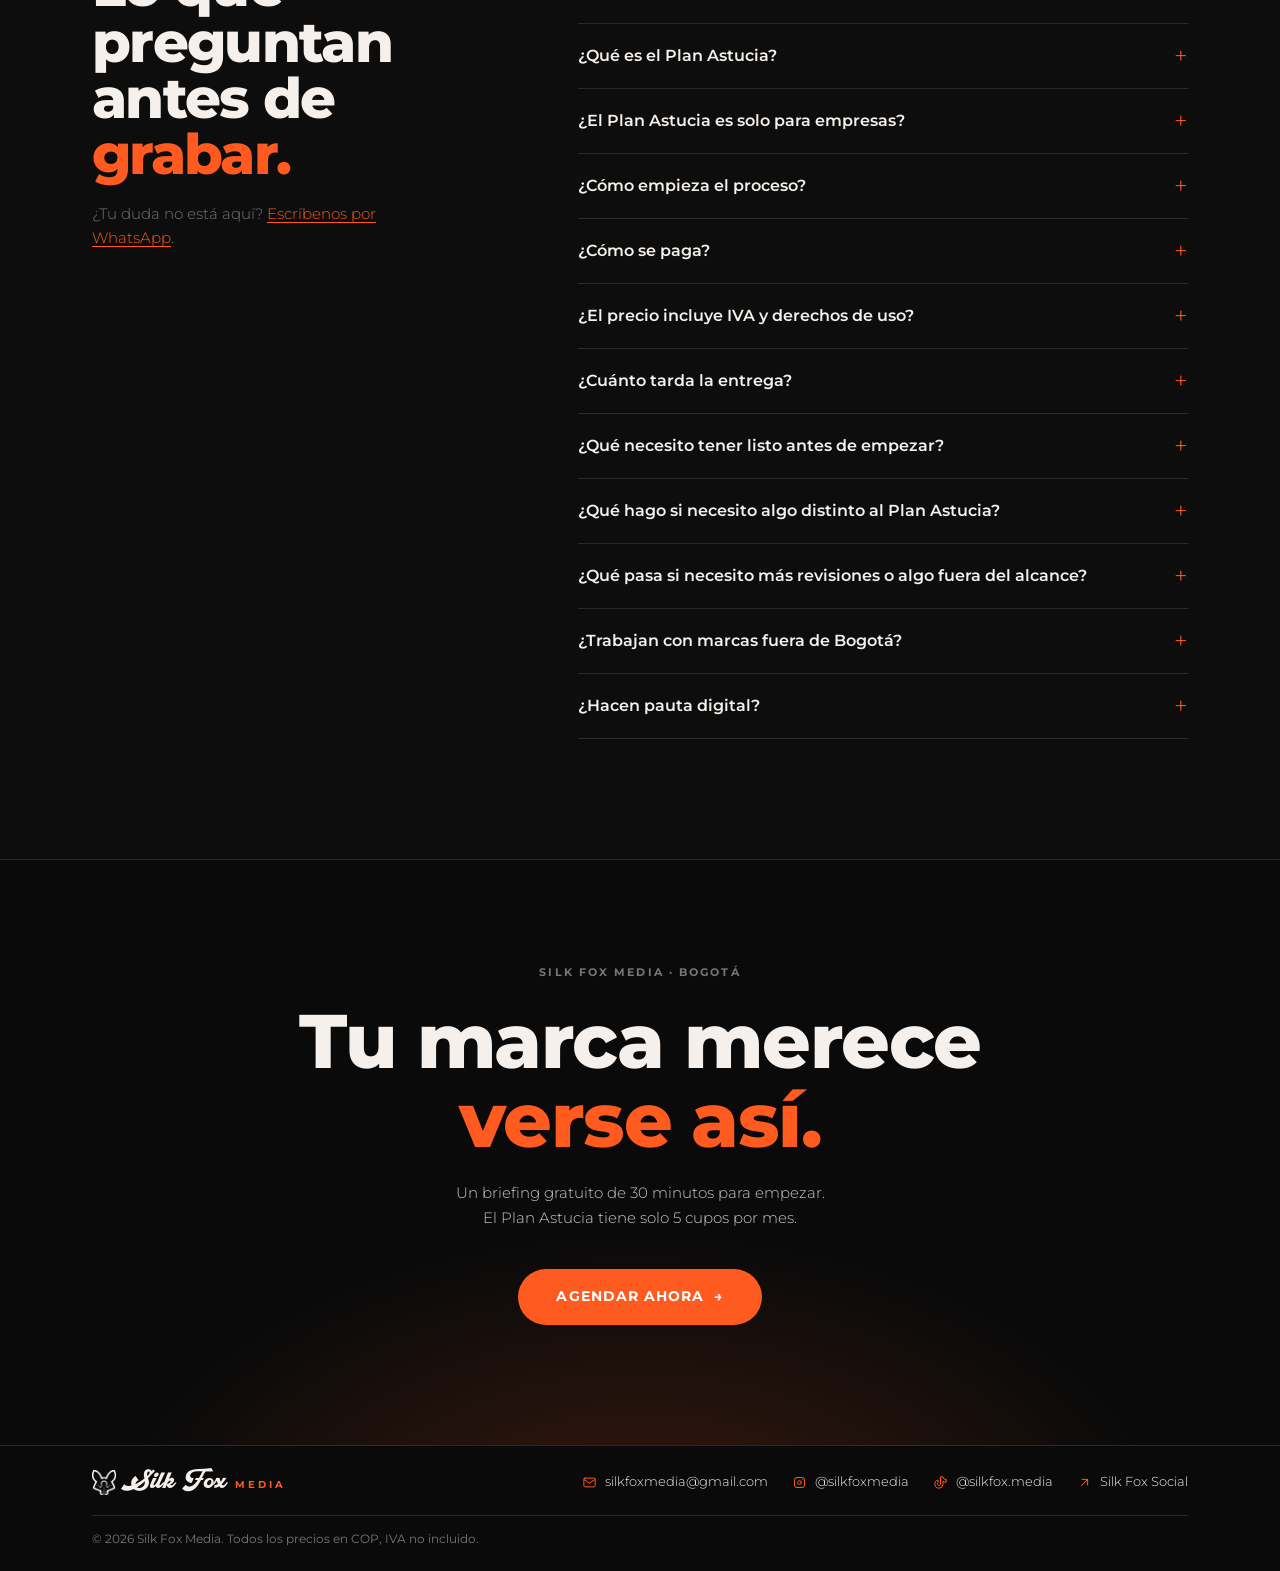
==== commit 036afb97: "Portafolio de Social con material real y showreel en Media - Social: 24 fotos y 5 videos reales en l" ====
--- a/index.html
+++ b/index.html
@@ -247,11 +247,11 @@
 <!-- 2. HERO -->
 <section class="hero" id="top">
   <div class="hero__stage">
-    <div class="reel" aria-hidden="true">
-      <span class="reel__tag">SF.00 · 9:16</span>
-      <img class="reel__fox" src="assets/images/logo.png" alt="" width="399" height="418">
-      <span class="rec"><b></b>REC</span>
-      <span class="tc" id="tc">00:00:00:00</span>
+    <div class="reel">
+      <video class="reel__video" muted loop playsinline autoplay preload="metadata" poster="assets/media/showreel/showreel-16x9-poster.jpg" aria-hidden="true">
+        <source src="assets/media/showreel/showreel-16x9-loop.mp4" type="video/mp4">
+      </video>
+      <button class="reel__play" type="button" data-showreel-open><svg viewBox="0 0 24 24" width="12" height="12" aria-hidden="true"><path fill="currentColor" d="M7 4.5v15l12-7.5z"/></svg>Ver showreel completo</button>
     </div>
     <div class="wrap hero__in">
       <h1 class="hero__title">No hacemos videos.<br><span class="accent">Creamos impacto.</span></h1>
@@ -408,6 +408,13 @@
 
 <a class="fab" data-wa href="#contacto" aria-label="Agenda tu briefing gratuito por WhatsApp"><svg class="ico" aria-hidden="true"><use href="#i-arrow"/></svg><span>Agenda tu briefing</span></a>
 <p class="side" aria-hidden="true">Silk Fox Media · Productora audiovisual · Bogotá</p>
+<dialog class="sr" id="showreel" aria-label="Showreel Silk Fox Media">
+  <button class="sr__x" type="button" aria-label="Cerrar" data-showreel-close>×</button>
+  <video class="sr__video" controls playsinline preload="none" poster="assets/media/showreel/showreel-16x9-poster.jpg">
+    <source src="assets/media/showreel/showreel-16x9.mp4" type="video/mp4">
+  </video>
+</dialog>
+
 <script src="main.js"></script>
 <script src="motion.js"></script>
 <script src="transition.js"></script>
--- a/styles.css
+++ b/styles.css
@@ -331,23 +331,31 @@
 
 /* hero compuesto */
 .hero{display:block;min-height:100svh;padding:72px 0 28px;
-  --ph:min(50vh,520px)}
+  --ph:min(44vh,520px)}
 .hero__stage{display:flex;flex-direction:column;align-items:center;position:relative}
-.reel{position:relative;height:var(--ph);aspect-ratio:9/16;border:.5px solid #2f2f2f;border-radius:var(--radius);overflow:hidden;margin-top:22px;will-change:transform;
+.reel{position:relative;width:min(100%,calc(var(--ph) * 16 / 9));aspect-ratio:16/9;border:.5px solid #2f2f2f;border-radius:var(--radius);overflow:hidden;margin-top:22px;will-change:transform;
   background:
     radial-gradient(90% 50% at 50% 108%,rgba(255,90,31,.55),transparent 70%),
     radial-gradient(60% 40% at 50% 38%,rgba(255,138,92,.10),transparent 70%),
     linear-gradient(180deg,#101010,#161616)}
-.reel__fox{position:absolute;left:50%;top:30%;width:46%;height:auto;transform:translate(-50%,-50%);opacity:.9}
-.reel__tag{position:absolute;top:12px;left:14px;font:700 9.5px/1 'Montserrat',sans-serif;letter-spacing:.2em;color:var(--muted)}
-.reel .rec{top:12px;right:14px;font:700 9.5px/1 'Montserrat',sans-serif;letter-spacing:.2em;color:var(--muted)}
-.reel .tc{position:absolute;left:14px;top:30px;text-align:left;font:600 10px/1 'Montserrat',sans-serif;letter-spacing:.18em;color:var(--text);opacity:.8}
+.reel__video{position:absolute;inset:0;width:100%;height:100%;object-fit:cover;z-index:0}
+.reel::after{content:"";position:absolute;left:0;right:0;bottom:0;height:55%;z-index:1;pointer-events:none;background:linear-gradient(180deg,transparent,rgba(13,13,13,.88))}
+.reel__play{position:absolute;right:14px;top:14px;z-index:2;display:inline-flex;align-items:center;gap:8px;min-height:40px;padding:0 16px;border-radius:100px;border:.5px solid rgba(255,255,255,.35);background:rgba(0,0,0,.45);color:#fff;font:600 11px/1 'Montserrat',sans-serif;letter-spacing:.12em;text-transform:uppercase;cursor:pointer;backdrop-filter:blur(6px)}
+.reel__play:hover{background:var(--orange);border-color:var(--orange)}
+.reel__play:focus-visible{outline:2px solid var(--orange);outline-offset:3px}
+.reel__play svg{color:var(--orange)}
+.reel__play:hover svg{color:#fff}
+.sr{border:0;padding:0;background:#000;width:min(96vw,1280px);max-height:90vh;color:#fff}
+.sr::backdrop{background:rgba(0,0,0,.85)}
+.sr__video{display:block;width:100%;max-height:90vh;background:#000}
+.sr__x{position:absolute;top:8px;right:8px;z-index:1;width:40px;height:40px;border-radius:50%;border:0;background:rgba(0,0,0,.6);color:#fff;font-size:24px;line-height:1;cursor:pointer}
+.sr__x:focus-visible{outline:2px solid var(--orange)}
 .hero__in{margin-top:calc(var(--ph) * -0.30);text-align:center;display:grid;justify-items:center}
 .hero__title{font-size:clamp(40px,min(6.6vw,12.4vh),104px);line-height:.96;letter-spacing:-.035em;margin:14px 0 18px}
 .hero__sub{max-width:520px;font-size:clamp(14px,1.6vw,16.5px)}
 .hero__cta{justify-content:center;margin-top:22px}
-@media (min-width:768px){.hero{--ph:min(54vh,560px)}}
-@media (max-width:767px){.hero__title{font-size:clamp(38px,11.4vw,64px)}.hero{--ph:min(40vh,360px)}.hero__sub{max-width:34ch}}
+@media (min-width:768px){.hero{--ph:min(50vh,540px)}}
+@media (max-width:767px){.hero__title{font-size:clamp(38px,11.4vw,64px)}.hero{--ph:min(40vh,360px)}.hero__sub{max-width:34ch}.reel{width:calc(100% - 32px)}.hero__in{margin-top:-52px}}
 
 /* códigos de sección tipo "LET.27" */
 .divider{justify-content:flex-start;gap:14px}
